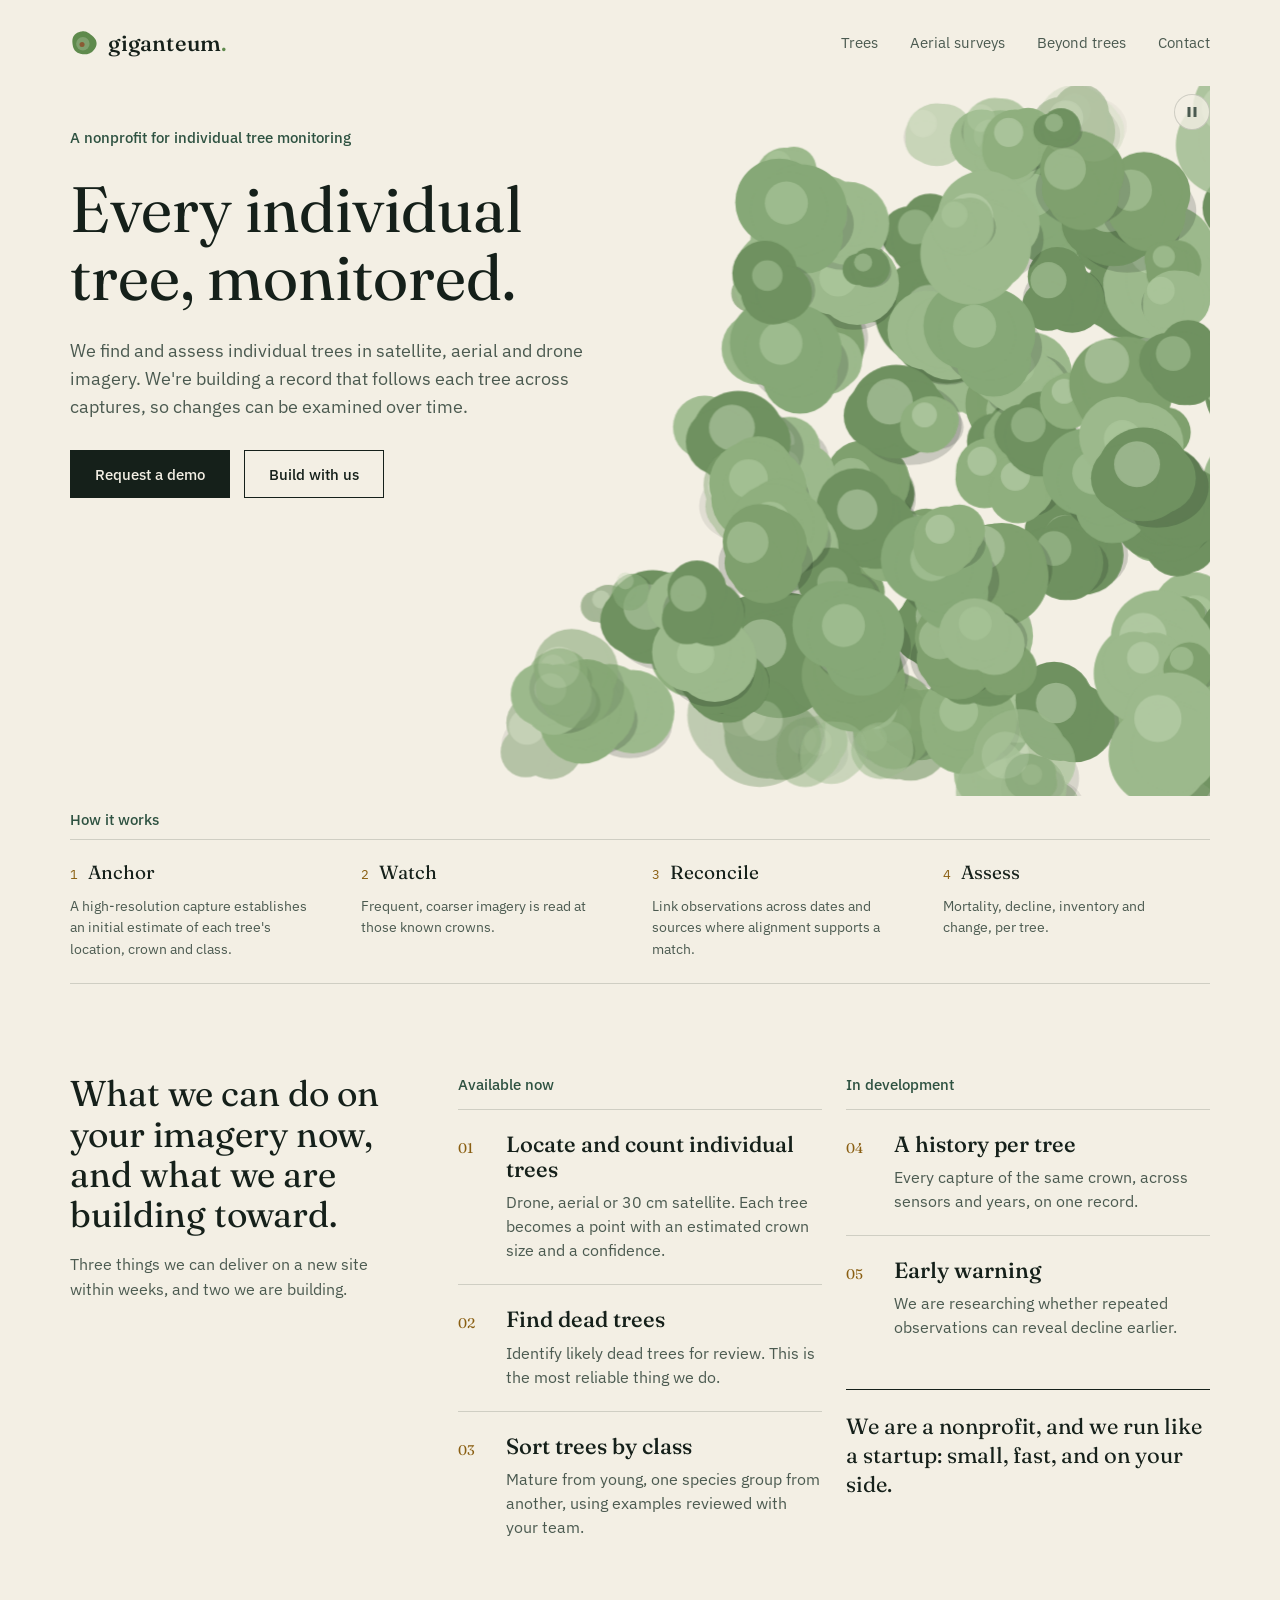
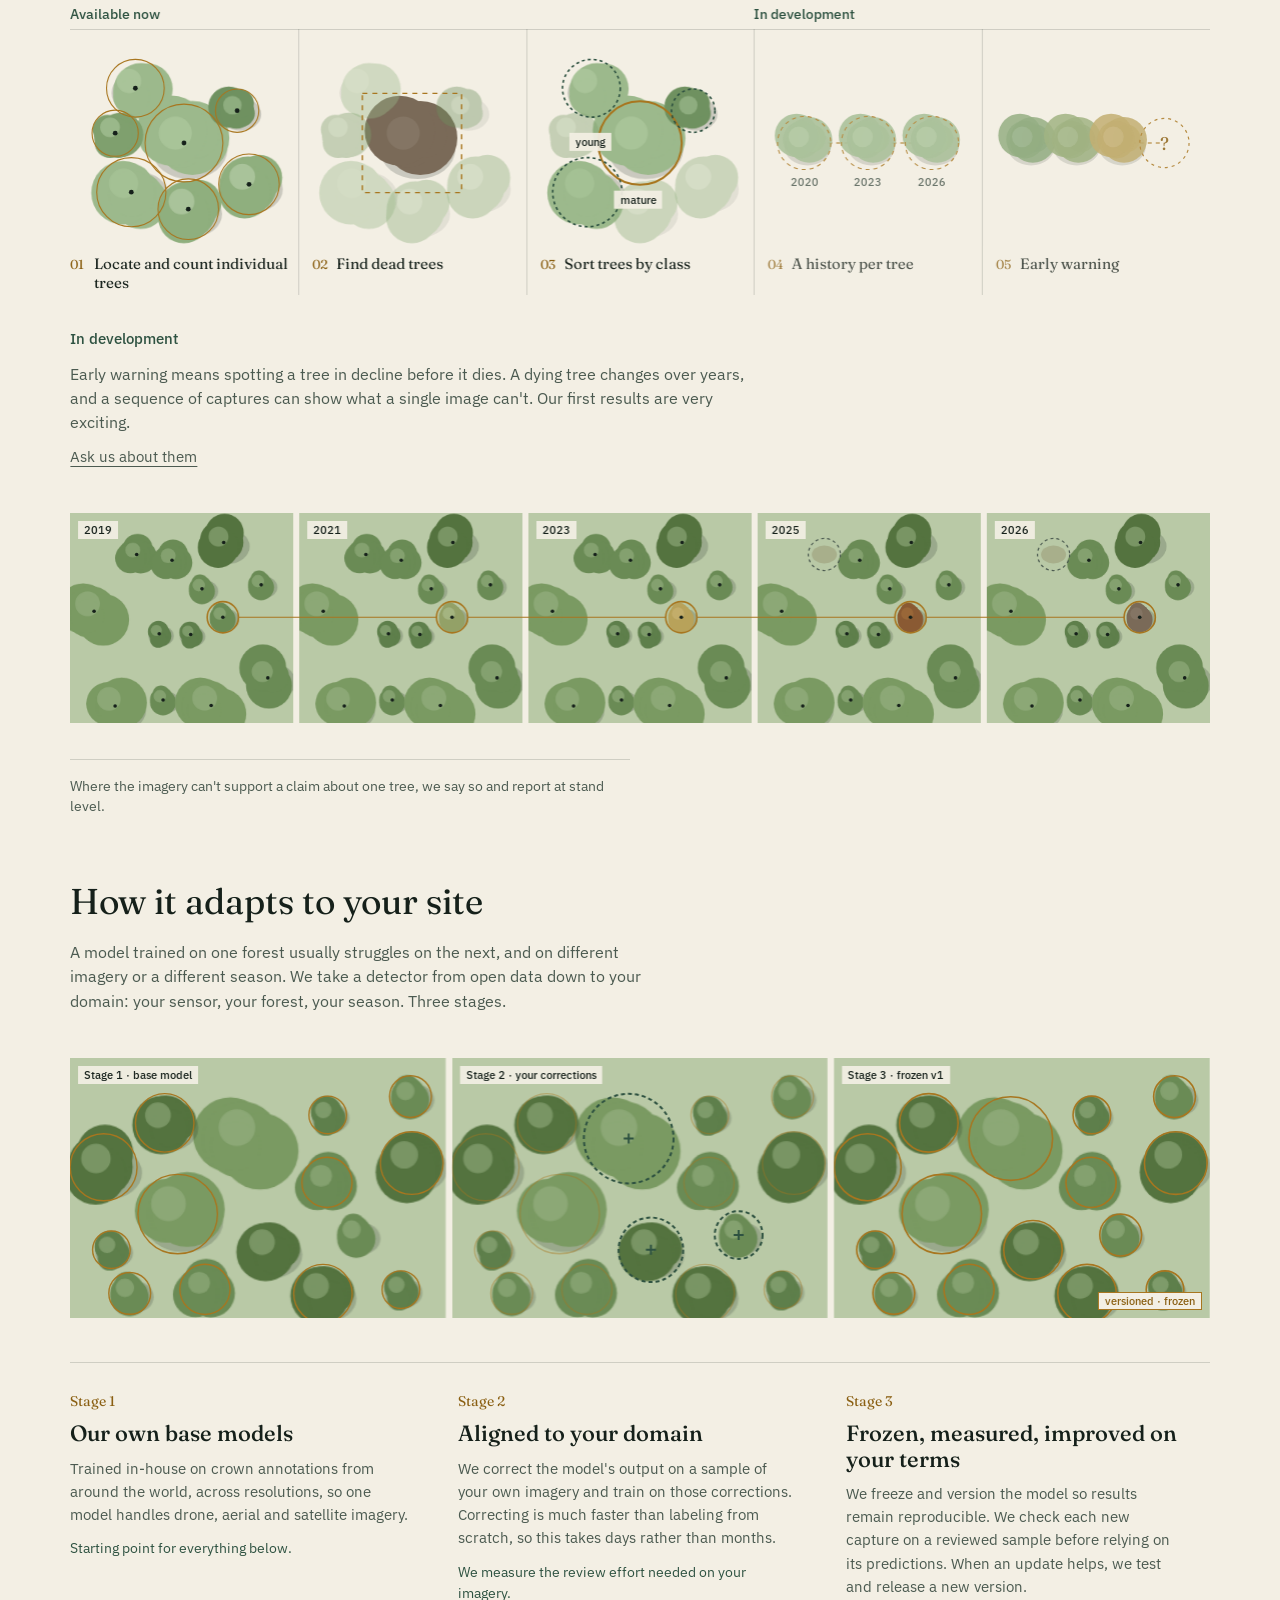
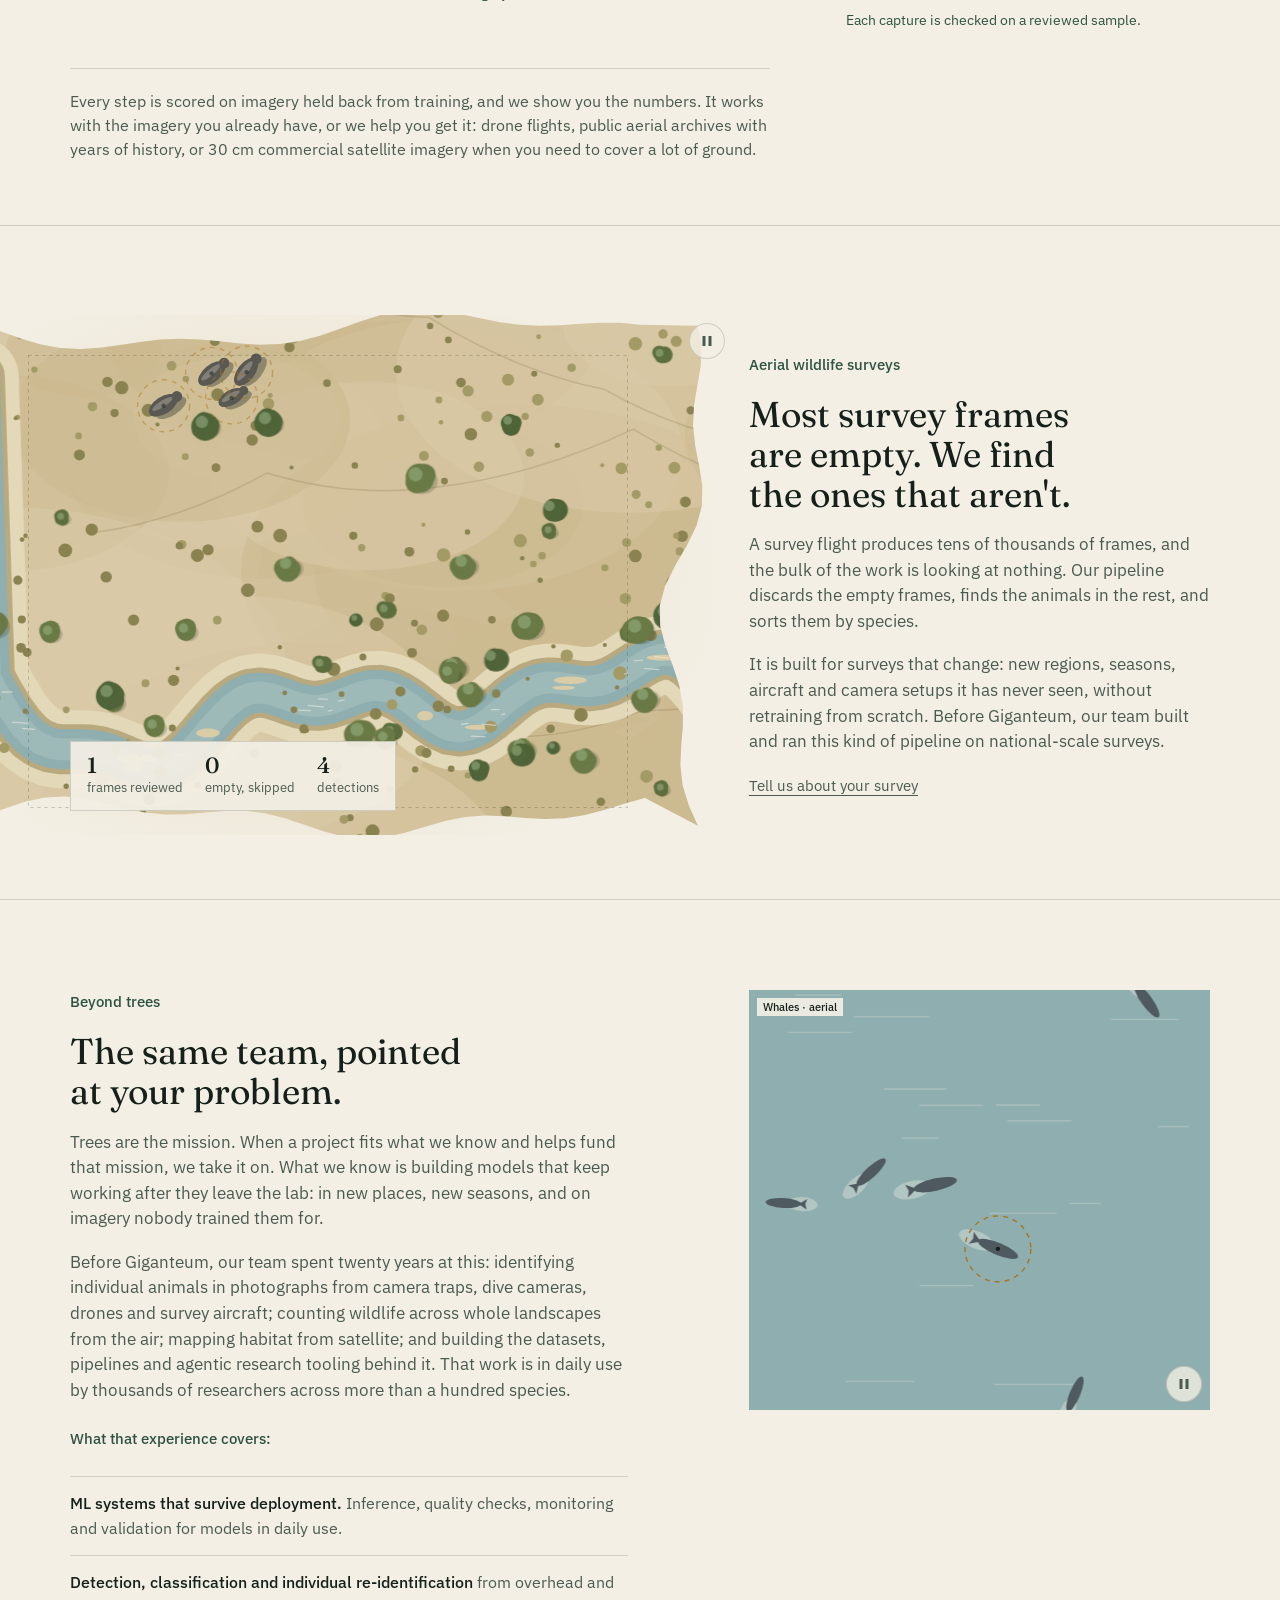
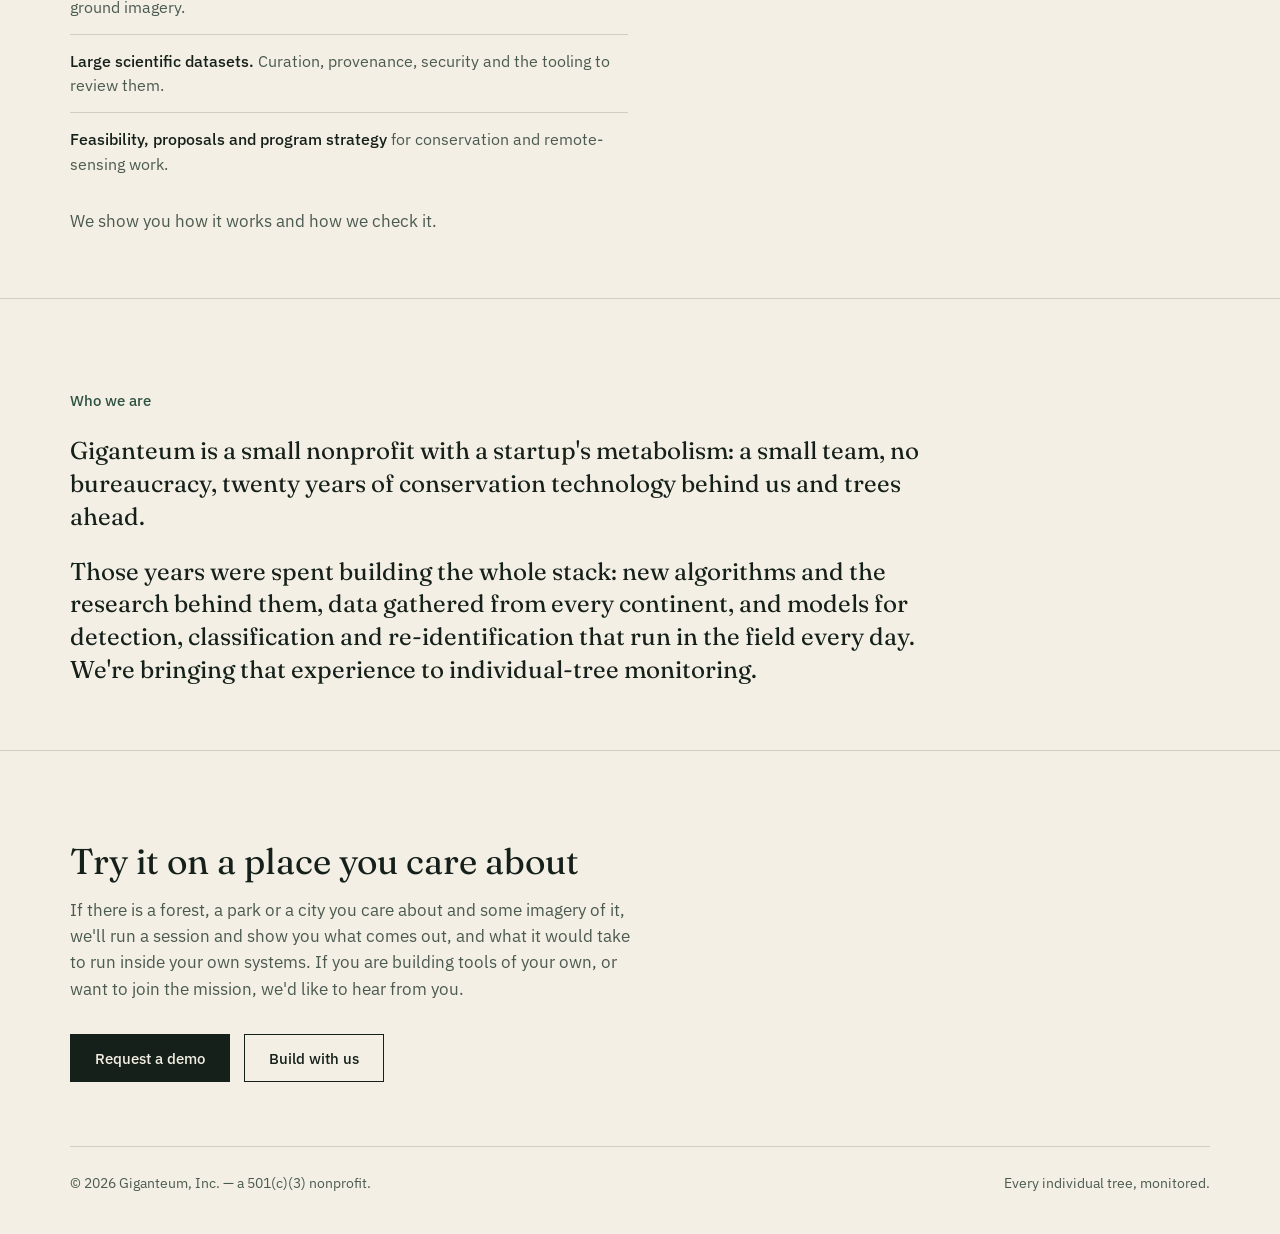
==== index.html @ bd0e50fa "Site at website d32eebe: Beyond roll opens on whales" ====
<!DOCTYPE html>
<html lang="en">
<head>
<meta charset="UTF-8">
<meta name="viewport" content="width=device-width, initial-scale=1, viewport-fit=cover">
<meta name="robots" content="noindex, nofollow">
<title>Giganteum — Every individual tree, monitored</title>
<meta name="description" content="Giganteum is a nonprofit that finds and assesses individual trees in satellite, aerial and drone imagery.">
<link rel="icon" href="assets/logos/logo-06u2/favicon.svg?h=ea83f946c8" type="image/svg+xml">
<link rel="icon" href="assets/logos/logo-06u2/favicon.ico?h=4b74110f3c" sizes="32x32">
<link rel="apple-touch-icon" href="assets/logos/logo-06u2/favicon-180.png?h=ba5bebc18b">
<meta name="color-scheme" content="light">
<meta name="theme-color" content="#F3EFE4">
<link rel="preload" href="fonts/fraunces-latin.woff2" as="font" type="font/woff2" crossorigin>
<link rel="preload" href="fonts/ibm-plex-sans-latin.woff2" as="font" type="font/woff2" crossorigin>
<style>
/* Giganteum site styles. Fonts are self-hosted (SIL OFL 1.1, see fonts/OFL-*.txt). */
/* latin-ext */
@font-face {
  font-family: 'Fraunces';
  font-style: normal;
  font-weight: 300;
  font-display: swap;
  src: url(fonts/fraunces-latin-ext.woff2) format('woff2');
  unicode-range: U+0100-02BA, U+02BD-02C5, U+02C7-02CC, U+02CE-02D7, U+02DD-02FF, U+0304, U+0308, U+0329, U+1D00-1DBF, U+1E00-1E9F, U+1EF2-1EFF, U+2020, U+20A0-20AB, U+20AD-20C0, U+2113, U+2C60-2C7F, U+A720-A7FF;
}
/* latin */
@font-face {
  font-family: 'Fraunces';
  font-style: normal;
  font-weight: 300;
  font-display: swap;
  src: url(fonts/fraunces-latin.woff2) format('woff2');
  unicode-range: U+0000-00FF, U+0131, U+0152-0153, U+02BB-02BC, U+02C6, U+02DA, U+02DC, U+0304, U+0308, U+0329, U+2000-206F, U+20AC, U+2122, U+2191, U+2193, U+2212, U+2215, U+FEFF, U+FFFD;
}
/* latin-ext */
@font-face {
  font-family: 'Fraunces';
  font-style: normal;
  font-weight: 400;
  font-display: swap;
  src: url(fonts/fraunces-latin-ext.woff2) format('woff2');
  unicode-range: U+0100-02BA, U+02BD-02C5, U+02C7-02CC, U+02CE-02D7, U+02DD-02FF, U+0304, U+0308, U+0329, U+1D00-1DBF, U+1E00-1E9F, U+1EF2-1EFF, U+2020, U+20A0-20AB, U+20AD-20C0, U+2113, U+2C60-2C7F, U+A720-A7FF;
}
/* latin */
@font-face {
  font-family: 'Fraunces';
  font-style: normal;
  font-weight: 400;
  font-display: swap;
  src: url(fonts/fraunces-latin.woff2) format('woff2');
  unicode-range: U+0000-00FF, U+0131, U+0152-0153, U+02BB-02BC, U+02C6, U+02DA, U+02DC, U+0304, U+0308, U+0329, U+2000-206F, U+20AC, U+2122, U+2191, U+2193, U+2212, U+2215, U+FEFF, U+FFFD;
}
/* latin-ext */
@font-face {
  font-family: 'Fraunces';
  font-style: normal;
  font-weight: 500;
  font-display: swap;
  src: url(fonts/fraunces-latin-ext.woff2) format('woff2');
  unicode-range: U+0100-02BA, U+02BD-02C5, U+02C7-02CC, U+02CE-02D7, U+02DD-02FF, U+0304, U+0308, U+0329, U+1D00-1DBF, U+1E00-1E9F, U+1EF2-1EFF, U+2020, U+20A0-20AB, U+20AD-20C0, U+2113, U+2C60-2C7F, U+A720-A7FF;
}
/* latin */
@font-face {
  font-family: 'Fraunces';
  font-style: normal;
  font-weight: 500;
  font-display: swap;
  src: url(fonts/fraunces-latin.woff2) format('woff2');
  unicode-range: U+0000-00FF, U+0131, U+0152-0153, U+02BB-02BC, U+02C6, U+02DA, U+02DC, U+0304, U+0308, U+0329, U+2000-206F, U+20AC, U+2122, U+2191, U+2193, U+2212, U+2215, U+FEFF, U+FFFD;
}
/* latin-ext */
@font-face {
  font-family: 'IBM Plex Sans';
  font-style: normal;
  font-weight: 400;
  font-stretch: 100%;
  font-display: swap;
  src: url(fonts/ibm-plex-sans-latin-ext.woff2) format('woff2');
  unicode-range: U+0100-02BA, U+02BD-02C5, U+02C7-02CC, U+02CE-02D7, U+02DD-02FF, U+0304, U+0308, U+0329, U+1D00-1DBF, U+1E00-1E9F, U+1EF2-1EFF, U+2020, U+20A0-20AB, U+20AD-20C0, U+2113, U+2C60-2C7F, U+A720-A7FF;
}
/* latin */
@font-face {
  font-family: 'IBM Plex Sans';
  font-style: normal;
  font-weight: 400;
  font-stretch: 100%;
  font-display: swap;
  src: url(fonts/ibm-plex-sans-latin.woff2) format('woff2');
  unicode-range: U+0000-00FF, U+0131, U+0152-0153, U+02BB-02BC, U+02C6, U+02DA, U+02DC, U+0304, U+0308, U+0329, U+2000-206F, U+20AC, U+2122, U+2191, U+2193, U+2212, U+2215, U+FEFF, U+FFFD;
}
/* latin-ext */
@font-face {
  font-family: 'IBM Plex Sans';
  font-style: normal;
  font-weight: 500;
  font-stretch: 100%;
  font-display: swap;
  src: url(fonts/ibm-plex-sans-latin-ext.woff2) format('woff2');
  unicode-range: U+0100-02BA, U+02BD-02C5, U+02C7-02CC, U+02CE-02D7, U+02DD-02FF, U+0304, U+0308, U+0329, U+1D00-1DBF, U+1E00-1E9F, U+1EF2-1EFF, U+2020, U+20A0-20AB, U+20AD-20C0, U+2113, U+2C60-2C7F, U+A720-A7FF;
}
/* latin */
@font-face {
  font-family: 'IBM Plex Sans';
  font-style: normal;
  font-weight: 500;
  font-stretch: 100%;
  font-display: swap;
  src: url(fonts/ibm-plex-sans-latin.woff2) format('woff2');
  unicode-range: U+0000-00FF, U+0131, U+0152-0153, U+02BB-02BC, U+02C6, U+02DA, U+02DC, U+0304, U+0308, U+0329, U+2000-206F, U+20AC, U+2122, U+2191, U+2193, U+2212, U+2215, U+FEFF, U+FFFD;
}
/* latin-ext */
@font-face {
  font-family: 'IBM Plex Sans';
  font-style: normal;
  font-weight: 600;
  font-stretch: 100%;
  font-display: swap;
  src: url(fonts/ibm-plex-sans-latin-ext.woff2) format('woff2');
  unicode-range: U+0100-02BA, U+02BD-02C5, U+02C7-02CC, U+02CE-02D7, U+02DD-02FF, U+0304, U+0308, U+0329, U+1D00-1DBF, U+1E00-1E9F, U+1EF2-1EFF, U+2020, U+20A0-20AB, U+20AD-20C0, U+2113, U+2C60-2C7F, U+A720-A7FF;
}
/* latin */
@font-face {
  font-family: 'IBM Plex Sans';
  font-style: normal;
  font-weight: 600;
  font-stretch: 100%;
  font-display: swap;
  src: url(fonts/ibm-plex-sans-latin.woff2) format('woff2');
  unicode-range: U+0000-00FF, U+0131, U+0152-0153, U+02BB-02BC, U+02C6, U+02DA, U+02DC, U+0304, U+0308, U+0329, U+2000-206F, U+20AC, U+2122, U+2191, U+2193, U+2212, U+2215, U+FEFF, U+FFFD;
}

/* ---------- tokens: this site is light by decision; the dark scheme keeps the same values ---------- */
/* alternative heading faces (?type=plex|plexserif|source). IBM Plex (OFL) and Source Serif 4 (OFL, fonts/OFL-SourceSerif4.txt). */
@font-face{font-family:'IBM Plex Sans';font-style:normal;font-weight:600;font-display:swap;src:url(fonts/ibm-plex-sans-600-latin-ext.woff2) format('woff2');unicode-range:U+0100-02BA, U+02BD-02C5, U+02C7-02CC, U+02CE-02D7, U+02DD-02FF, U+0304, U+0308, U+0329, U+1D00-1DBF, U+1E00-1E9F, U+1EF2-1EFF, U+2020, U+20A0-20AB, U+20AD-20C0, U+2113, U+2C60-2C7F, U+A720-A7FF}
@font-face{font-family:'IBM Plex Serif';font-style:normal;font-weight:400;font-display:swap;src:url(fonts/ibm-plex-serif-400-latin-ext.woff2) format('woff2');unicode-range:U+0100-02BA, U+02BD-02C5, U+02C7-02CC, U+02CE-02D7, U+02DD-02FF, U+0304, U+0308, U+0329, U+1D00-1DBF, U+1E00-1E9F, U+1EF2-1EFF, U+2020, U+20A0-20AB, U+20AD-20C0, U+2113, U+2C60-2C7F, U+A720-A7FF}
@font-face{font-family:'IBM Plex Serif';font-style:normal;font-weight:500;font-display:swap;src:url(fonts/ibm-plex-serif-500-latin-ext.woff2) format('woff2');unicode-range:U+0100-02BA, U+02BD-02C5, U+02C7-02CC, U+02CE-02D7, U+02DD-02FF, U+0304, U+0308, U+0329, U+1D00-1DBF, U+1E00-1E9F, U+1EF2-1EFF, U+2020, U+20A0-20AB, U+20AD-20C0, U+2113, U+2C60-2C7F, U+A720-A7FF}
@font-face{font-family:'Source Serif 4';font-style:normal;font-weight:200 900;font-display:swap;src:url(fonts/source-serif-4-latin-ext.woff2) format('woff2');unicode-range:U+0100-02BA, U+02BD-02C5, U+02C7-02CC, U+02CE-02D7, U+02DD-02FF, U+0304, U+0308, U+0329, U+1D00-1DBF, U+1E00-1E9F, U+1EF2-1EFF, U+2020, U+20A0-20AB, U+20AD-20C0, U+2113, U+2C60-2C7F, U+A720-A7FF}
@font-face{font-family:'IBM Plex Sans';font-style:normal;font-weight:600;font-display:swap;src:url(fonts/ibm-plex-sans-600-latin.woff2) format('woff2');unicode-range:U+0000-00FF, U+0131, U+0152-0153, U+02BB-02BC, U+02C6, U+02DA, U+02DC, U+0304, U+0308, U+0329, U+2000-206F, U+20AC, U+2122, U+2191, U+2193, U+2212, U+2215, U+FEFF, U+FFFD}
@font-face{font-family:'IBM Plex Serif';font-style:normal;font-weight:400;font-display:swap;src:url(fonts/ibm-plex-serif-400-latin.woff2) format('woff2');unicode-range:U+0000-00FF, U+0131, U+0152-0153, U+02BB-02BC, U+02C6, U+02DA, U+02DC, U+0304, U+0308, U+0329, U+2000-206F, U+20AC, U+2122, U+2191, U+2193, U+2212, U+2215, U+FEFF, U+FFFD}
@font-face{font-family:'IBM Plex Serif';font-style:normal;font-weight:500;font-display:swap;src:url(fonts/ibm-plex-serif-500-latin.woff2) format('woff2');unicode-range:U+0000-00FF, U+0131, U+0152-0153, U+02BB-02BC, U+02C6, U+02DA, U+02DC, U+0304, U+0308, U+0329, U+2000-206F, U+20AC, U+2122, U+2191, U+2193, U+2212, U+2215, U+FEFF, U+FFFD}
@font-face{font-family:'Source Serif 4';font-style:normal;font-weight:200 900;font-display:swap;src:url(fonts/source-serif-4-latin.woff2) format('woff2');unicode-range:U+0000-00FF, U+0131, U+0152-0153, U+02BB-02BC, U+02C6, U+02DA, U+02DC, U+0304, U+0308, U+0329, U+2000-206F, U+20AC, U+2122, U+2191, U+2193, U+2212, U+2215, U+FEFF, U+FFFD}

:root{
  --paper:#F3EFE4; --ink:#15201A; --dim:#4B5A50; --rule:rgba(21,32,26,.16); --rule-strong:#15201A;
  --moss:#2E5241; --accent:#A8761F; --accent-text:#8A5F12; --canopy:#5E8A4C;
  --serif:'Fraunces',Georgia,'Times New Roman',serif; --sans:'IBM Plex Sans','Helvetica Neue',Arial,sans-serif;
  --gutter:clamp(20px,5.5vw,80px);
  color-scheme:light;
  box-sizing:border-box; padding-top:env(safe-area-inset-top,0px); padding-bottom:env(safe-area-inset-bottom,0px);
}
@media (prefers-color-scheme:dark){ :root:not([data-theme="light"]){ --paper:#F3EFE4; --ink:#15201A; } }
:root[data-theme="dark"]{ --paper:#F3EFE4; --ink:#15201A; }
html{scroll-padding-top:env(safe-area-inset-top,0px);scroll-behavior:smooth}
*{box-sizing:border-box;margin:0;padding:0}
body{background:var(--paper);color:var(--ink);font-family:var(--sans);font-size:17px;line-height:1.55;-webkit-font-smoothing:antialiased}
::selection{background:var(--accent);color:var(--paper)}
a{color:inherit}
a:focus-visible,button:focus-visible{outline:2px solid var(--accent);outline-offset:3px}
h1,h2,h3{font-family:var(--serif);font-weight:400;letter-spacing:0}
h1{font-size:clamp(40px,5vw,66px);line-height:1.06;text-wrap:balance}
h2{font-size:clamp(28px,2.8vw,38px);line-height:1.12;text-wrap:balance}
.wrap{max-width:1440px;margin:0 auto;padding:0 var(--gutter)}
.eyebrow{font-size:15px;font-weight:500;color:var(--moss)}
.dim{color:var(--dim)}
.btn{display:inline-flex;align-items:center;justify-content:center;min-height:48px;padding:12px 24px;font:500 15px/1 var(--sans);text-decoration:none;border:1px solid var(--ink);color:var(--ink);background:transparent;cursor:pointer}
.btn:hover{background:rgba(21,32,26,.06)}
.btn-primary{background:var(--ink);color:var(--paper)}
.btn-primary:hover{background:#26362d}
.textlink{font-size:15px;color:var(--dim);text-decoration:underline;text-underline-offset:4px}
.textlink:hover{color:var(--ink)}

/* ---------- nav ---------- */
nav{display:flex;align-items:center;justify-content:space-between;padding:26px 0;position:relative;z-index:5}
.wordmark{font-family:'Fraunces',Georgia,serif;font-weight:500;font-size:22px;text-decoration:none;letter-spacing:.01em}
.wordmark span{color:var(--canopy)}
/* logo 06u-2 mark; clear space >= the trunk's diameter (README) */
.wordmark{display:inline-flex;align-items:center}
.wordmark .mark{display:block;width:28px;height:28px;flex-shrink:0;margin-right:10px}
.links{display:flex;gap:32px;font-size:15px}
.links a{color:var(--dim);text-decoration:none}
.links a:hover{color:var(--ink)}
.menu{display:none;width:44px;height:44px;border:1px solid var(--rule);background:transparent;align-items:center;justify-content:center;cursor:pointer}

/* ---------- hero ---------- */
.hero{position:relative;min-height:min(720px,calc(100svh - 190px));display:flex;flex-direction:column}
.hero-copy{position:relative;z-index:2;max-width:620px;padding:40px 0 60px;display:flex;flex-direction:column;gap:26px}
.hero-head,.hero-body{display:flex;flex-direction:column;gap:26px}
.hero-copy p{font-size:clamp(17px,1.4vw,19px);max-width:52ch;color:var(--dim)}
.cta{display:flex;gap:14px;align-items:center;flex-wrap:wrap;padding-top:4px}
.scene{position:absolute;inset:0;z-index:1}
.scene canvas{position:absolute;inset:0;width:100%;height:100%;display:block}
.aerial-scene{background:radial-gradient(60% 60% at 40% 50%,rgba(216,201,166,.55),rgba(216,201,166,0))}
.beyond-scene{background:radial-gradient(60% 60% at 50% 50%,rgba(185,201,166,.35),rgba(185,201,166,0))}
.pause{position:absolute;top:8px;right:0;z-index:3;display:inline-flex;align-items:center;justify-content:center;width:36px;height:36px;border:1px solid var(--rule);border-radius:999px;background:rgba(243,239,228,.8);color:var(--dim);cursor:pointer}
.pause .i-play{display:none}
.pause[aria-pressed="true"] .i-pause{display:none}
.pause[aria-pressed="true"] .i-play{display:block}
.pause:hover{color:var(--ink)}
.pause[hidden]{display:none}
.beyond-scene .pause{top:auto;bottom:8px;right:8px}
.record{position:absolute;right:0;bottom:44px;z-index:3;width:290px;opacity:0;transform:translateY(6px);transition:opacity .45s,transform .45s;padding:16px 18px 12px;background:var(--paper);border:1px solid var(--rule);font-size:13px;line-height:1.35}
.record.show{opacity:1;transform:none}
.record .hist-label{font-size:12px;font-weight:500;color:var(--dim);padding:10px 0 0;border-top:1px solid var(--rule);opacity:0;transition:opacity .4s}
.record .hist-label.on{opacity:1}
.record .row.status.dead span:last-child{color:#6B6A62}
.record .head{display:flex;flex-wrap:wrap;column-gap:12px;justify-content:space-between;align-items:baseline;padding-bottom:8px}
.record .head b,.record .head i{white-space:nowrap}
.record .head b{font-family:var(--serif);font-weight:400;font-size:15px}
.record .head i{font-style:normal;font-size:12px;font-weight:500;color:var(--dim)}
.record .row{display:flex;justify-content:space-between;gap:12px;padding:7px 0;border-top:1px solid var(--rule);opacity:0;transform:translateY(3px);transition:opacity .35s,transform .35s}
.record .row.on{opacity:1;transform:none}
.record .row span:first-child{color:var(--dim)}
.record .row span:last-child{font-weight:500;text-align:right}
.record .row.status span:last-child{color:var(--accent-text)}
.record .row.status.ok span:last-child{color:var(--moss)}
.record .hist{display:flex;gap:14px;align-items:flex-end;padding:6px 0 4px;opacity:0;transition:opacity .5s}
.record .hist.on{opacity:1}
.record .hist div{display:flex;flex-direction:column;align-items:center;gap:4px;font-size:11px;color:var(--dim)}
.record .hist svg{display:block}
.caption{position:absolute;right:0;bottom:16px;z-index:3;font-size:12.5px;color:var(--dim)}

/* ---------- strips and sections ---------- */
.col-label.how{margin-top:12px;padding-bottom:0}
.fine{margin-top:36px;padding-top:16px;border-top:1px solid var(--rule);font-size:13.5px;color:var(--dim);max-width:70ch}
.bridge{font-size:15px!important;font-weight:500;color:var(--moss)!important;margin-top:6px}
.loop{display:grid;grid-template-columns:repeat(4,minmax(0,1fr));gap:24px;border-top:1px solid var(--rule);border-bottom:1px solid var(--rule);margin-top:8px}
.loop div{padding:18px 20px 22px 0}
.loop b{display:block;font-family:var(--serif);font-weight:400;font-size:19px}
.loop b em{font-style:normal;color:var(--accent-text);font-family:var(--sans);font-size:13px;margin-right:10px}
.loop p{font-size:14px;color:var(--dim);margin-top:8px}
section.block{padding-top:clamp(64px,7vw,96px);padding-bottom:clamp(48px,5vw,72px)}
.grid{display:grid;grid-template-columns:repeat(12,minmax(0,1fr));column-gap:24px;row-gap:32px}
.c4{grid-column:span 4}.c6{grid-column:span 6}.c8{grid-column:span 8}
.lead{display:flex;flex-direction:column;gap:18px;padding-right:32px}
.lead p{font-size:16px;color:var(--dim)}
.col-label{font-size:15px;font-weight:500;color:var(--moss);padding-bottom:12px}
.item{display:flex;gap:20px;padding:22px 0;border-top:1px solid var(--rule)}
.item em{font-style:normal;font-family:var(--serif);font-size:14px;color:var(--accent-text);width:28px;flex-shrink:0;padding-top:6px}
.item b{display:block;font-family:var(--serif);font-weight:500;font-size:22px;line-height:1.15}
.item p{font-size:15.5px;color:var(--dim);margin-top:8px}
.pull{margin-top:28px;padding-top:22px;border-top:1px solid var(--rule-strong);font-family:var(--serif);font-size:22px;line-height:1.3}
.stages{display:grid;grid-template-columns:repeat(3,minmax(0,1fr));gap:24px;margin-top:44px;border-top:1px solid var(--rule)}
.stages div{padding:24px 24px 0 0}
.stages em{font-style:normal;font-family:var(--serif);font-size:14px;color:var(--accent-text)}
.stages b{display:block;font-family:var(--serif);font-weight:500;font-size:22px;margin-top:8px;line-height:1.15}
.stages p{font-size:15px;color:var(--dim);margin-top:10px}
.stages small{display:block;font-size:14px;color:var(--moss);margin-top:12px}
.measured{margin-top:36px;padding-top:20px;border-top:1px solid var(--rule);font-size:15.5px;color:var(--dim);max-width:70ch}

/* figures in Trees (v1 default; ?v=2 / ?v=4 alternatives) and How it adapts (v3); ?v=0 = none */
.draft-band{grid-column:1/-1;position:relative;height:290px;margin-top:12px}
.draft-band[hidden],html:not(.js) .draft-band{display:none}
.draft-band canvas{position:absolute;inset:0;width:100%;height:100%;display:block}
.draft-band[data-v="2"],.draft-band[data-v="3"]{height:260px}
.draft-band[data-v="4"]{height:210px}
#trees .grid:has(> .draft-band:not([hidden])){grid-auto-flow:row dense}
.figure-note{grid-column:1/-1;max-width:70ch}
.figure-note[hidden]{display:none}
.figure-note p{font-size:15.5px;color:var(--dim)}
.figure-note p+p{margin-top:10px}

/* aerial: island on the left, text on the right */
.aerial-grid{display:grid;grid-template-columns:repeat(12,minmax(0,1fr));column-gap:24px;align-items:center}
.aerial-scene{grid-column:span 7;position:relative;height:520px;margin-left:calc(-1 * var(--gutter))}
.aerial-scene canvas{position:absolute;inset:0;width:100%;height:100%}
.tally{position:absolute;left:var(--gutter);bottom:24px;z-index:2;display:flex;gap:22px;padding:12px 16px;background:rgba(243,239,228,.94);border:1px solid var(--rule);font-size:13px}
.tally div{display:flex;flex-direction:column;gap:2px}
.tally span{color:var(--dim)}
.tally b{font-family:var(--serif);font-weight:500;font-size:22px;line-height:1}
.frame-label{position:absolute;left:var(--gutter);top:20px;z-index:2;font-size:12.5px;color:var(--dim);background:rgba(243,239,228,.85);padding:4px 8px;border:1px solid var(--rule)}
.aerial-copy{grid-column:8 / span 5;display:flex;flex-direction:column;gap:18px}
.aerial-copy p{color:var(--dim);font-size:16.5px}
.sec-head,.sec-body{display:flex;flex-direction:column;gap:18px}

/* beyond trees */
.beyond-grid{display:grid;grid-template-columns:repeat(12,minmax(0,1fr));column-gap:24px;align-items:start}
.beyond-copy{grid-column:span 6;display:flex;flex-direction:column;gap:18px}
.beyond-copy p{color:var(--dim);font-size:16.5px}
.beyond-list{margin-top:8px;list-style:none}
.beyond-list li{padding:14px 0;border-top:1px solid var(--rule);font-size:16px}
.beyond-list li b{font-weight:500}
.beyond-list li span{color:var(--dim)}
.beyond-scene{grid-column:8 / span 5;position:relative;height:420px}
.beyond-scene canvas{position:absolute;inset:0;width:100%;height:100%}
.cond{position:absolute;left:0;bottom:0;z-index:2;font-size:13px;color:var(--dim);background:rgba(243,239,228,.9);border:1px solid var(--rule);padding:8px 12px;display:flex;gap:10px;align-items:center}
.cond b{font-family:var(--serif);font-weight:500;font-size:16px;color:var(--ink);min-width:110px}
.cond i{font-style:normal;color:var(--moss)}
.vswitch{position:absolute;right:0;top:-38px;z-index:2;display:flex;gap:4px;align-items:center;font-size:12px;color:var(--dim)}
.vswitch button{min-height:30px;padding:4px 10px;border:1px solid var(--rule);background:transparent;font:500 12px var(--sans);color:var(--dim);cursor:pointer}
.vswitch button[aria-pressed="true"]{background:var(--ink);color:var(--paper);border-color:var(--ink)}

/* who / contact / footer */
.who{border-top:1px solid var(--rule)}
.who p{font-size:clamp(19px,1.9vw,26px);font-family:var(--serif);line-height:1.35;max-width:36em}
.who p+p{margin-top:22px}
.contact{border-top:1px solid var(--rule)}
.contact p{color:var(--dim);max-width:56ch;margin-top:16px}
footer{border-top:1px solid var(--rule);padding:26px 0 40px;display:flex;justify-content:space-between;gap:16px;flex-wrap:wrap;font-size:13.5px;color:var(--dim)}

/* about page */
.about-inner{max-width:70ch;padding:40px 0 80px}
.about-inner h1{font-size:clamp(36px,4.5vw,64px);margin-bottom:28px}
.about-inner h2{font-size:28px;margin:44px 0 14px}
.about-inner p{font-size:18px;line-height:1.6;margin-top:16px}
.about-inner p.note{font-size:14px;color:var(--dim);border:1px solid var(--rule);padding:12px 14px}

@media (max-width:1000px){
  .c4,.c6,.c8{grid-column:span 12}
  .lead{padding-right:0}
  .stages{grid-template-columns:1fr}
  .aerial-grid,.beyond-grid{display:flex;flex-direction:column;gap:28px}
  .aerial-copy,.beyond-copy{display:contents}
  .sec-head{order:1}.aerial-scene,.beyond-scene{order:2}.sec-body{order:3}
  .aerial-scene{width:calc(100% + 2*var(--gutter));margin:0 calc(-1 * var(--gutter));height:420px}
  .beyond-scene{width:100%;height:360px}
  /* hero: eyebrow + headline -> canopy -> body; the record sits under the canopy, not over it */
  .hero{min-height:0}
  .hero-copy{display:contents}
  .hero-head{order:1;padding:16px 0 0}
  #hero-scene{order:2;position:relative;height:var(--hero-canvas-h);margin:26px calc(-1 * var(--gutter)) 0;--hero-canvas-h:420px}
  .hero-body{order:3;padding:28px 0 8px}
  #hero-scene .pause{top:calc(var(--hero-canvas-h) - 48px);bottom:auto;left:var(--gutter);right:auto}
  .record{right:var(--gutter);bottom:16px;width:250px;font-size:12.5px}
  .aerial-scene .pause{right:var(--gutter)}
  /* drafts keep the small-screen order: headline -> graphic -> body */
  html.js #trees:has(.draft-band:not([hidden])) .lead,html.js #adapts:has(.draft-band:not([hidden])) .lead{display:contents}
  html.js #trees:has(.draft-band:not([hidden])) .lead>*,html.js #adapts:has(.draft-band:not([hidden])) .lead>*{grid-column:1/-1}
  #trees h2,#adapts h2{order:1}
  .draft-band{order:2;margin-top:0}
  #trees .lead p,#adapts .lead p{order:3}
  #trees .c4:not(.lead){order:4}
  #draft-trees2,#note-ew{order:5}
}
@media (max-width:900px){
  .links{display:none;position:absolute;right:0;top:80px;flex-direction:column;gap:0;background:var(--paper);border:1px solid var(--rule);padding:8px 0;min-width:220px}
  .links.open{display:flex}
  .links a{padding:12px 18px}
  .menu{display:inline-flex}
  /* without JavaScript the menu button cannot work, so the links stay in the page */
  html:not(.js) .menu{display:none}
  html:not(.js) .links{display:flex;position:static;flex-direction:row;flex-wrap:wrap;gap:4px 20px;border:0;background:none;padding:0;min-width:0}
  html:not(.js) .links a{padding:4px 0}
  html:not(.js) nav{flex-wrap:wrap;gap:12px}
  .loop{grid-template-columns:1fr 1fr}
}
@media (max-width:560px){
  /* phones: the record would cover the canopy, so it moves under it and the leader line drops into it */
  #hero-scene{height:auto;--hero-canvas-h:340px}
  #hero-scene canvas{position:relative;height:var(--hero-canvas-h)}
  .record{position:relative;right:auto;bottom:auto;margin:0 var(--gutter) 0 auto}
  /* ...and it is always there: an empty record (labels, a dash per value) until a tree is picked,
     then the values fill in; between trees it returns to empty instead of leaving a blank block */
  .record,.record.show{opacity:1;transform:none}
  .record .row,.record .hist-label{opacity:1;transform:none}
  .record .row span:last-child{transition:color .35s}
  .record .row:not(.on) span:last-child{color:transparent!important;position:relative}
  .record .row:not(.on) span:last-child::after{content:'—';position:absolute;right:0;color:var(--dim);opacity:.5;
    transform-origin:right center;animation:dash-wait 3.6s ease-in-out infinite}
  /* a slow wave down the empty record: each dash brightens and grows a little, row after row */
  .record .row[data-f="status"] span:last-child::after{animation-delay:.24s}
  .record .row[data-f="cls"] span:last-child::after{animation-delay:.48s}
  .record .row[data-f="crown"] span:last-child::after{animation-delay:.72s}
  .record .row[data-f="pos"] span:last-child::after{animation-delay:.96s}
  .record .row[data-f="caps"] span:last-child::after{animation-delay:1.2s}
  .record .row[data-f="sensors"] span:last-child::after{animation-delay:1.44s}
  html.motion-paused .record .row span:last-child::after{animation-play-state:paused}
}
@media (max-width:640px){ .draft-band[data-v="1"]{height:470px} .draft-band[data-v="2"],.draft-band[data-v="3"]{height:190px} .draft-band[data-v="4"]{height:300px} }
@media (max-width:560px){ .beyond-scene{height:480px} .loop{grid-template-columns:1fr} .loop div{padding-right:0} .cta .btn{width:100%} .tally{gap:14px} }
@keyframes dash-wait{0%,70%,100%{opacity:.45;transform:none}25%{opacity:.9;transform:scaleX(1.2) scaleY(1.15)}}
@media (prefers-reduced-motion:reduce){ html{scroll-behavior:auto} .record .row,.record .hist{transition:none} .record .row span:last-child::after{animation:none!important} }
/* ?freeze=1: deterministic frames for screenshot tests */
html.freeze *,html.freeze *::before,html.freeze *::after{transition:none!important;animation:none!important;scroll-behavior:auto!important}

/* ---------- alternative heading faces, picked with ?type= (default: Fraunces) ---------- */
/* plex: one family, IBM Plex Sans throughout */
:root[data-type="plex"]{--serif:'IBM Plex Sans','Helvetica Neue',Arial,sans-serif}
:root[data-type="plex"] h1,:root[data-type="plex"] h2,:root[data-type="plex"] h3{font-weight:600}
:root[data-type="plex"] h1{letter-spacing:-.01em}
:root[data-type="plex"] .item b,:root[data-type="plex"] .stages b{font-weight:600;font-size:20px}
:root[data-type="plex"] .who p{font-size:clamp(18px,1.7vw,23px);line-height:1.45}
/* plexserif: the Plex superfamily, serif headings */
:root[data-type="plexserif"]{--serif:'IBM Plex Serif',Georgia,serif}
:root[data-type="plexserif"] .item b,:root[data-type="plexserif"] .stages b{font-size:20px}
/* source: Source Serif 4, a text serif with optical sizes; heavier, journal-like headings */
:root[data-type="source"]{--serif:'Source Serif 4',Georgia,serif}
:root[data-type="source"] h1,:root[data-type="source"] h2,:root[data-type="source"] h3{font-weight:600}
:root[data-type="source"] .item b,:root[data-type="source"] .stages b{font-weight:600}
</style>
<script>document.documentElement.classList.add('js');(function(){var t=new URLSearchParams(location.search).get('type');if(/^(plex|plexserif|source)$/.test(t||''))document.documentElement.dataset.type=t;})()</script>
</head>
<body>

<div class="wrap">
<nav>
  <a class="wordmark" href="#top"><img class="mark" src="assets/logos/logo-06u2/giganteum-mark.svg?h=fabf64458b" width="28" height="28" alt="">giganteum<span>.</span></a>
  <button class="menu" id="menu" aria-label="Open menu" aria-expanded="false" aria-controls="links">
    <svg width="20" height="14" viewBox="0 0 20 14" fill="none" stroke="currentColor" stroke-width="1.5" aria-hidden="true"><path d="M0 1h20M0 7h20M0 13h20"/></svg>
  </button>
  <div class="links" id="links">
    <a href="#trees">Trees</a>
    <a href="#aerial">Aerial surveys</a>
    <a href="#beyond">Beyond trees</a>
    <a href="#contact">Contact</a>
  </div>
</nav>
</div>

<main id="main">

<header class="wrap" id="top">
<section class="hero">
  <div class="hero-copy" id="hero-copy">
    <div class="hero-head">
    <div class="eyebrow">A nonprofit for individual tree monitoring</div>
    <h1>Every individual tree, monitored.</h1>
    </div>
    <div class="hero-body">
    <p>We find and assess individual trees in satellite, aerial and drone imagery. We're building a record that follows each tree across captures, so changes can be examined over time.</p>
    <div class="cta">
      <a class="btn btn-primary" href="mailto:hello@giganteum.org?subject=Demo%20request">Request a demo</a>
      <a class="btn" href="mailto:hello@giganteum.org?subject=Build%20with%20us">Build with us</a>
    </div>
    </div>
  </div>
  <div class="scene" id="hero-scene">
    <canvas id="c-hero" aria-label="Illustration: a canopy of tree crowns with detections marked, one crown flagged and followed across captures" role="img"></canvas>
    <button class="pause" id="pause" aria-pressed="false" aria-label="Pause animations" title="Pause animations">
      <svg class="i-pause" width="12" height="12" viewBox="0 0 12 12" aria-hidden="true"><rect x="1.5" y="1" width="3" height="10" fill="currentColor"/><rect x="7.5" y="1" width="3" height="10" fill="currentColor"/></svg>
      <svg class="i-play" width="12" height="12" viewBox="0 0 12 12" aria-hidden="true"><path d="M2 1l9 5-9 5z" fill="currentColor"/></svg>
    </button>
    <div class="record" id="record">
      <div class="head"><b>Tree record</b><i>Illustrative record</i></div>
      <div class="row" data-f="id"><span>Tree</span><span></span></div>
      <div class="row status" data-f="status"><span>Status</span><span></span></div>
      <div class="row" data-f="cls"><span>Class</span><span></span></div>
      <div class="row" data-f="crown"><span>Crown</span><span></span></div>
      <div class="row" data-f="pos"><span>Position</span><span></span></div>
      <div class="row" data-f="caps"><span>Captures</span><span></span></div>
      <div class="row" data-f="sensors"><span>Sensors</span><span></span></div>
      <div class="hist-label" id="hist-label">History</div>
      <div class="hist" id="hist"></div>
    </div>
  </div>
</section>

<div class="col-label how">How it works</div>
<div class="loop">
  <div><b><em>1</em>Anchor</b><p>A high-resolution capture establishes an initial estimate of each tree's location, crown and class.</p></div>
  <div><b><em>2</em>Watch</b><p>Frequent, coarser imagery is read at those known crowns.</p></div>
  <div><b><em>3</em>Reconcile</b><p>Link observations across dates and sources where alignment supports a match.</p></div>
  <div><b><em>4</em>Assess</b><p>Mortality, decline, inventory and change, per tree.</p></div>
</div>
</header>

<section class="wrap block" id="trees">
  <div class="grid">
    <div class="c4 lead">
      <h2>What we can do on your imagery now, and what we are building toward.</h2>
      <p>Three things we can deliver on a new site within weeks, and two we are building.</p>
    </div>
    <div class="c4">
      <div class="col-label">Available now</div>
      <div class="item"><em>01</em><div><b>Locate and count individual trees</b><p>Drone, aerial or 30 cm satellite. Each tree becomes a point with an estimated crown size and a confidence.</p></div></div>
      <div class="item"><em>02</em><div><b>Find dead trees</b><p>Identify likely dead trees for review. This is the most reliable thing we do.</p></div></div>
      <div class="item"><em>03</em><div><b>Sort trees by class</b><p>Mature from young, one species group from another, using examples reviewed with your team.</p></div></div>
    </div>
    <div class="c4">
      <div class="col-label">In development</div>
      <div class="item"><em>04</em><div><b>A history per tree</b><p>Every capture of the same crown, across sensors and years, on one record.</p></div></div>
      <div class="item"><em>05</em><div><b>Early warning</b><p>We are researching whether repeated observations can reveal decline earlier.</p></div></div>
      <div class="pull">We are a nonprofit, and we run like a startup: small, fast, and on your side.</div>
    </div>
    <div class="draft-band" id="draft-trees" data-v="1"><canvas id="c-draft-trees" role="img"></canvas></div>
    <div class="figure-note" id="note-ew">
      <div class="col-label">In development</div>
      <p>Early warning means spotting a tree in decline before it dies. A dying tree changes over years, and a sequence of captures can show what a single image can't. Our first results are very exciting.</p>
      <p><a class="textlink" href="mailto:hello@giganteum.org?subject=Early%20warning">Ask us about them</a></p>
    </div>
    <div class="draft-band" id="draft-trees2" data-v="4"><canvas id="c-draft-trees2" role="img"></canvas></div>
  </div>
  <p class="fine">Where the imagery can't support a claim about one tree, we say so and report at stand level.</p>
</section>

<section class="wrap block" id="adapts" style="padding-top:0">
  <div class="grid">
    <div class="c8 lead" style="max-width:640px">
      <h2>How it adapts to your site</h2>
      <p>A model trained on one forest usually struggles on the next, and on different imagery or a different season. We take a detector from open data down to your domain: your sensor, your forest, your season. Three stages.</p>
    </div>
    <div class="draft-band" id="draft-adapts" data-v="3"><canvas id="c-draft-adapts" role="img"></canvas></div>
  </div>
  <div class="stages">
    <div><em>Stage 1</em><b>Our own base models</b><p>Trained in-house on crown annotations from around the world, across resolutions, so one model handles drone, aerial and satellite imagery.</p><small>Starting point for everything below.</small></div>
    <div><em>Stage 2</em><b>Aligned to your domain</b><p>We correct the model's output on a sample of your own imagery and train on those corrections. Correcting is much faster than labeling from scratch, so this takes days rather than months.</p><small>We measure the review effort needed on your imagery.</small></div>
    <div><em>Stage 3</em><b>Frozen, measured, improved on your terms</b><p>We freeze and version the model so results remain reproducible. We check each new capture on a reviewed sample before relying on its predictions. When an update helps, we test and release a new version.</p><small>Each capture is checked on a reviewed sample.</small></div>
  </div>
  <p class="measured">Every step is scored on imagery held back from training, and we show you the numbers. It works with the imagery you already have, or we help you get it: drone flights, public aerial archives with years of history, or 30 cm commercial satellite imagery when you need to cover a lot of ground.</p>
</section>

<section class="wrap block" id="aerial" style="border-top:1px solid var(--rule)">
  <div class="aerial-grid">
    <div class="aerial-scene" id="aerial-scene">
      <canvas id="c-aerial" role="img" aria-label="Illustration: survey frames over savanna, most empty, animals detected in the rest"></canvas>
      <button class="pause" aria-pressed="false" aria-label="Pause animations" title="Pause animations">
      <svg class="i-pause" width="12" height="12" viewBox="0 0 12 12" aria-hidden="true"><rect x="1.5" y="1" width="3" height="10" fill="currentColor"/><rect x="7.5" y="1" width="3" height="10" fill="currentColor"/></svg>
      <svg class="i-play" width="12" height="12" viewBox="0 0 12 12" aria-hidden="true"><path d="M2 1l9 5-9 5z" fill="currentColor"/></svg>
    </button>
      <div class="tally" id="tally">
        <div><b id="t-frames">0</b><span>frames reviewed</span></div>
        <div><b id="t-empty">0</b><span>empty, skipped</span></div>
        <div><b id="t-animals">0</b><span>detections</span></div>
      </div>
    </div>
    <div class="aerial-copy">
      <div class="sec-head"><div class="eyebrow">Aerial wildlife surveys</div>
      <h2>Most survey frames are empty. We find the ones that aren't.</h2></div>
      <div class="sec-body"><p>A survey flight produces tens of thousands of frames, and the bulk of the work is looking at nothing. Our pipeline discards the empty frames, finds the animals in the rest, and sorts them by species.</p>
      <p>It is built for surveys that change: new regions, seasons, aircraft and camera setups it has never seen, without retraining from scratch. Before Giganteum, our team built and ran this kind of pipeline on national-scale surveys.</p>
      <p><a class="textlink" href="mailto:hello@giganteum.org?subject=Aerial%20survey">Tell us about your survey</a></p></div>
    </div>
  </div>
</section>

<section class="wrap block" id="beyond" style="border-top:1px solid var(--rule)">
  <div class="beyond-grid">
    <div class="beyond-copy">
      <div class="sec-head"><div class="eyebrow">Beyond trees</div>
      <h2>The same team, pointed at your problem.</h2></div>
      <div class="sec-body"><p>Trees are the mission. When a project fits what we know and helps fund that mission, we take it on. What we know is building models that keep working after they leave the lab: in new places, new seasons, and on imagery nobody trained them for.</p>
      <p>Before Giganteum, our team spent twenty years at this: identifying individual animals in photographs from camera traps, dive cameras, drones and survey aircraft; counting wildlife across whole landscapes from the air; mapping habitat from satellite; and building the datasets, pipelines and agentic research tooling behind it. That work is in daily use by thousands of researchers across more than a hundred species.</p>
      <p class="bridge">What that experience covers:</p>
      <ul class="beyond-list">
        <li><b>ML systems that survive deployment.</b> <span>Inference, quality checks, monitoring and validation for models in daily use.</span></li>
        <li><b>Detection, classification and individual re-identification</b> <span>from overhead and ground imagery.</span></li>
        <li><b>Large scientific datasets.</b> <span>Curation, provenance, security and the tooling to review them.</span></li>
        <li><b>Feasibility, proposals and program strategy</b> <span>for conservation and remote-sensing work.</span></li>
      </ul>
      <p>We show you how it works and how we check it.</p></div>
    </div>
    <div class="beyond-scene" id="beyond-scene">
      <canvas id="c-beyond" role="img" aria-label="Illustration: detections in six kinds of imagery: forest and city streets from above, whales in aerial imagery, vessels and an offshore platform from above, open water from a boat, a trail from a camera trap"></canvas>
      <button class="pause" aria-pressed="false" aria-label="Pause animations" title="Pause animations">
      <svg class="i-pause" width="12" height="12" viewBox="0 0 12 12" aria-hidden="true"><rect x="1.5" y="1" width="3" height="10" fill="currentColor"/><rect x="7.5" y="1" width="3" height="10" fill="currentColor"/></svg>
      <svg class="i-play" width="12" height="12" viewBox="0 0 12 12" aria-hidden="true"><path d="M2 1l9 5-9 5z" fill="currentColor"/></svg>
    </button>
    </div>
  </div>
</section>

<section class="wrap block who" id="who">
  <div class="eyebrow" style="margin-bottom:22px">Who we are</div>
    <p>Giganteum is a small nonprofit with a startup's metabolism: a small team, no bureaucracy, twenty years of conservation technology behind us and trees ahead.</p>
  <p>Those years were spent building the whole stack: new algorithms and the research behind them, data gathered from every continent, and models for detection, classification and re-identification that run in the field every day. We're bringing that experience to individual-tree monitoring.</p>
    </section>

<section class="wrap block contact" id="contact">
  <h2>Try it on a place you care about</h2>
  <p>If there is a forest, a park or a city you care about and some imagery of it, we'll run a session and show you what comes out, and what it would take to run inside your own systems. If you are building tools of your own, or want to join the mission, we'd like to hear from you.</p>
  <div class="cta" style="margin-top:28px">
    <a class="btn btn-primary" href="mailto:hello@giganteum.org?subject=Demo%20request">Request a demo</a>
    <a class="btn" href="mailto:hello@giganteum.org?subject=Build%20with%20us">Build with us</a>
  </div>
</section>

<div class="wrap">
<footer>
  <div>© 2026 Giganteum, Inc. — a 501(c)(3) nonprofit.</div>
  <div>Every individual tree, monitored.</div>
</footer>
</div>
</main>

<script src="js/engine.js?h=83940f65bd" defer></script>
<script src="js/scene-hero.js?h=67be435176" defer></script>
<script src="js/scene-aerial.js?h=0674b0cf72" defer></script>
<script src="js/scene-beyond.js?h=9a30496fa0" defer></script>
<script src="js/scene-drafts.js?h=fc6bce7b9d" defer></script>
<script src="js/main.js?h=858c3a48dd" defer></script>
</body>
</html>
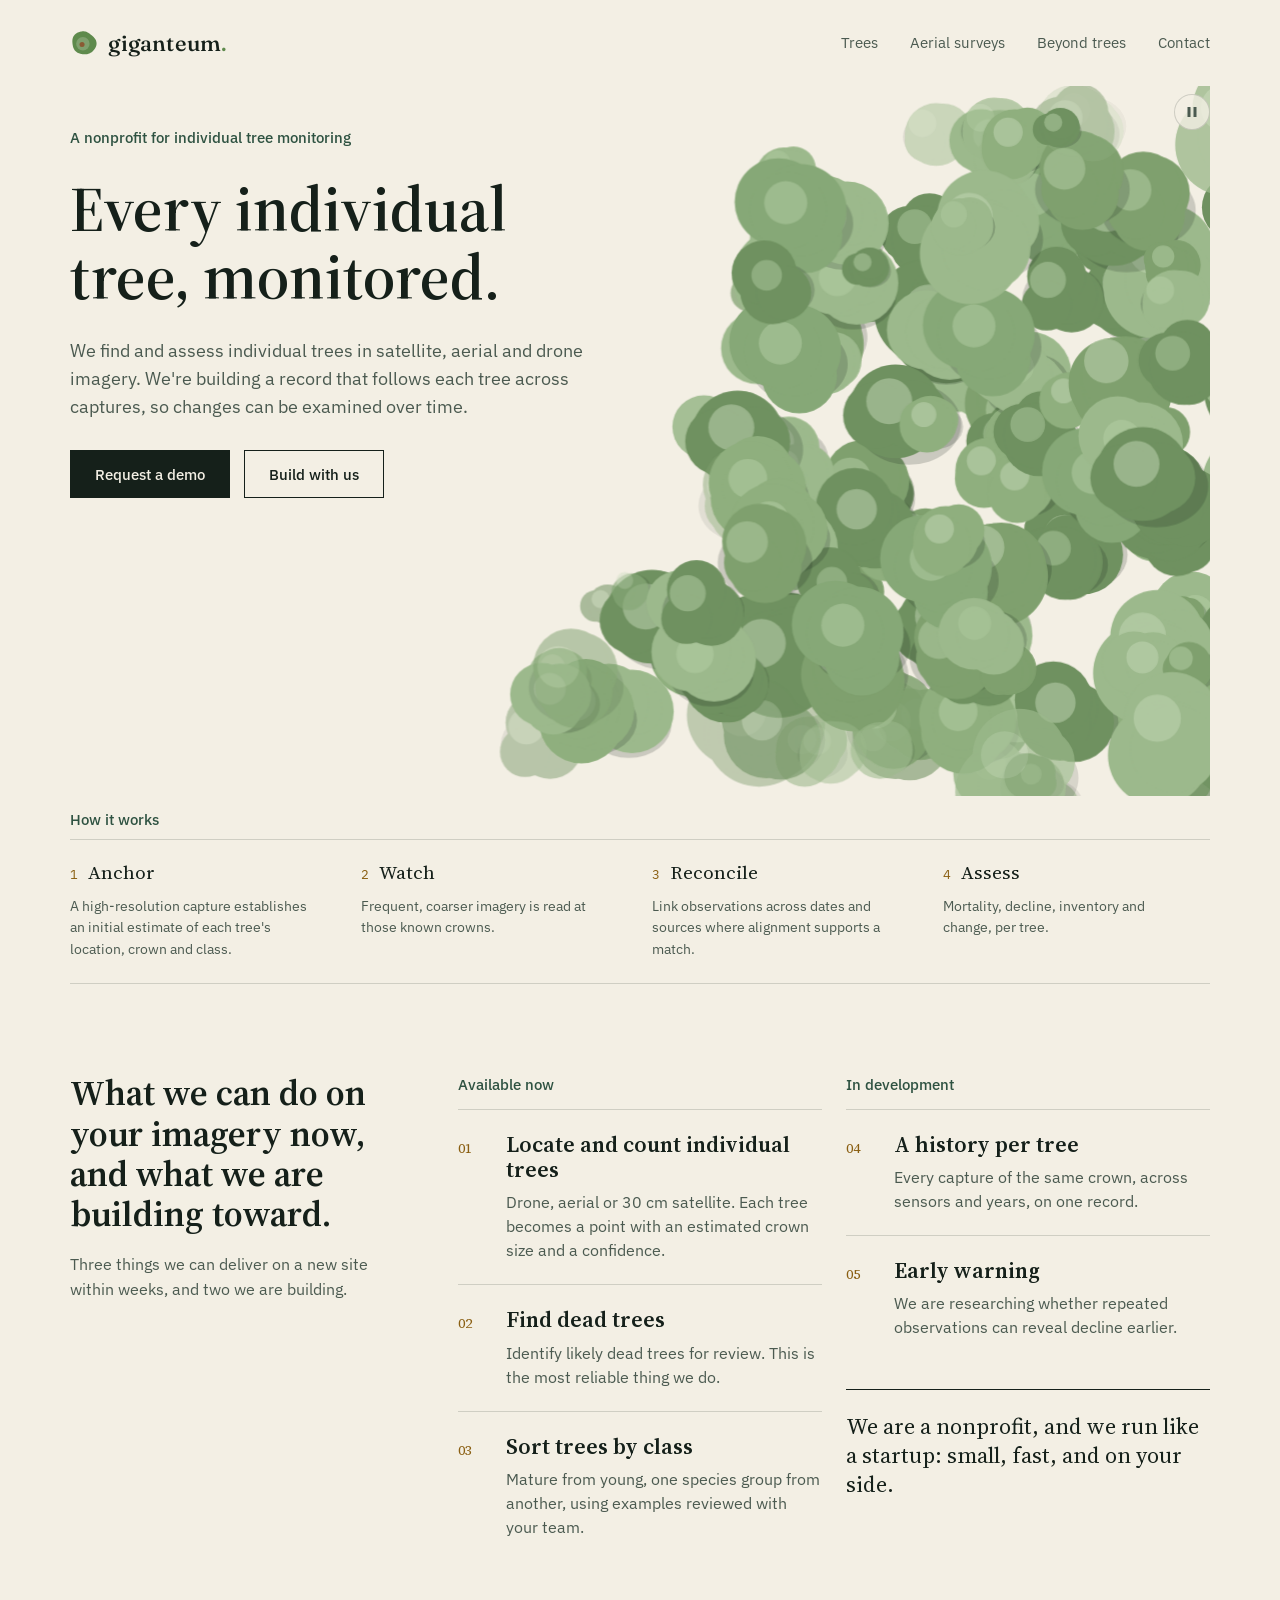
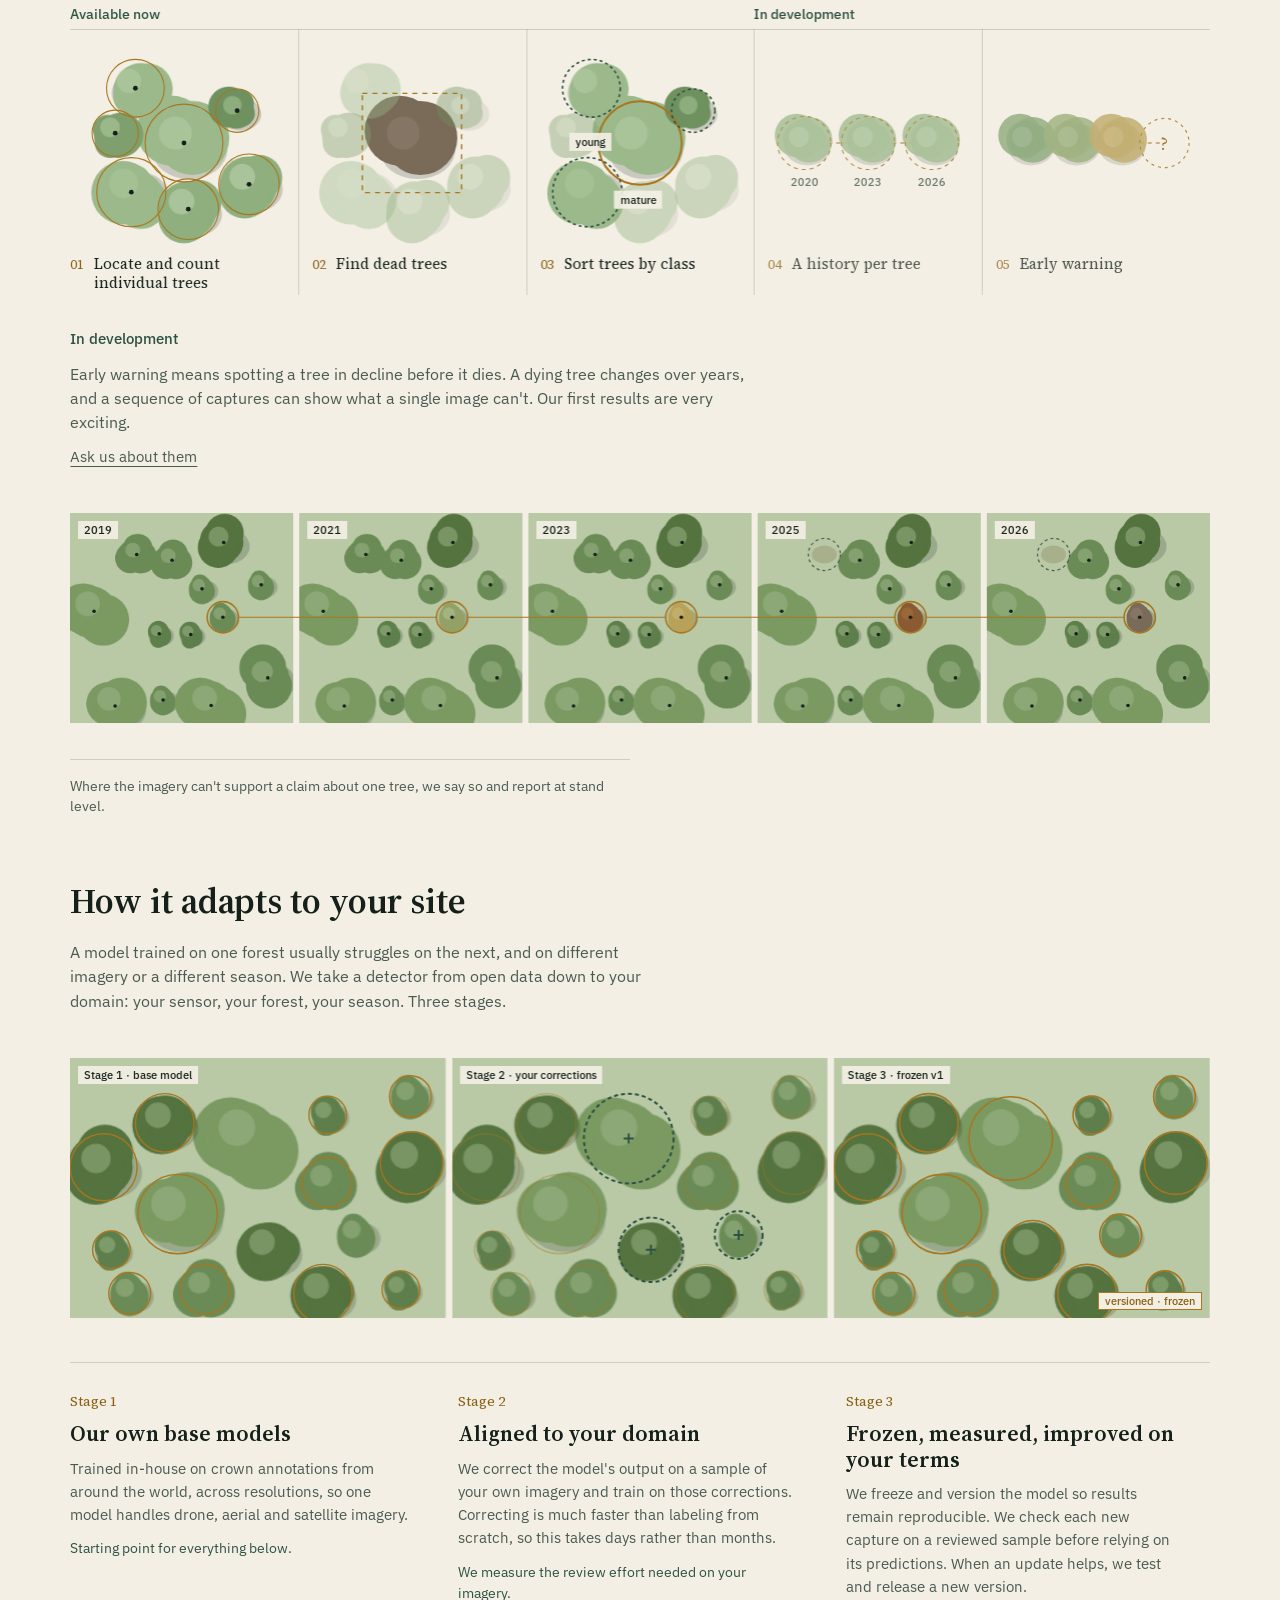
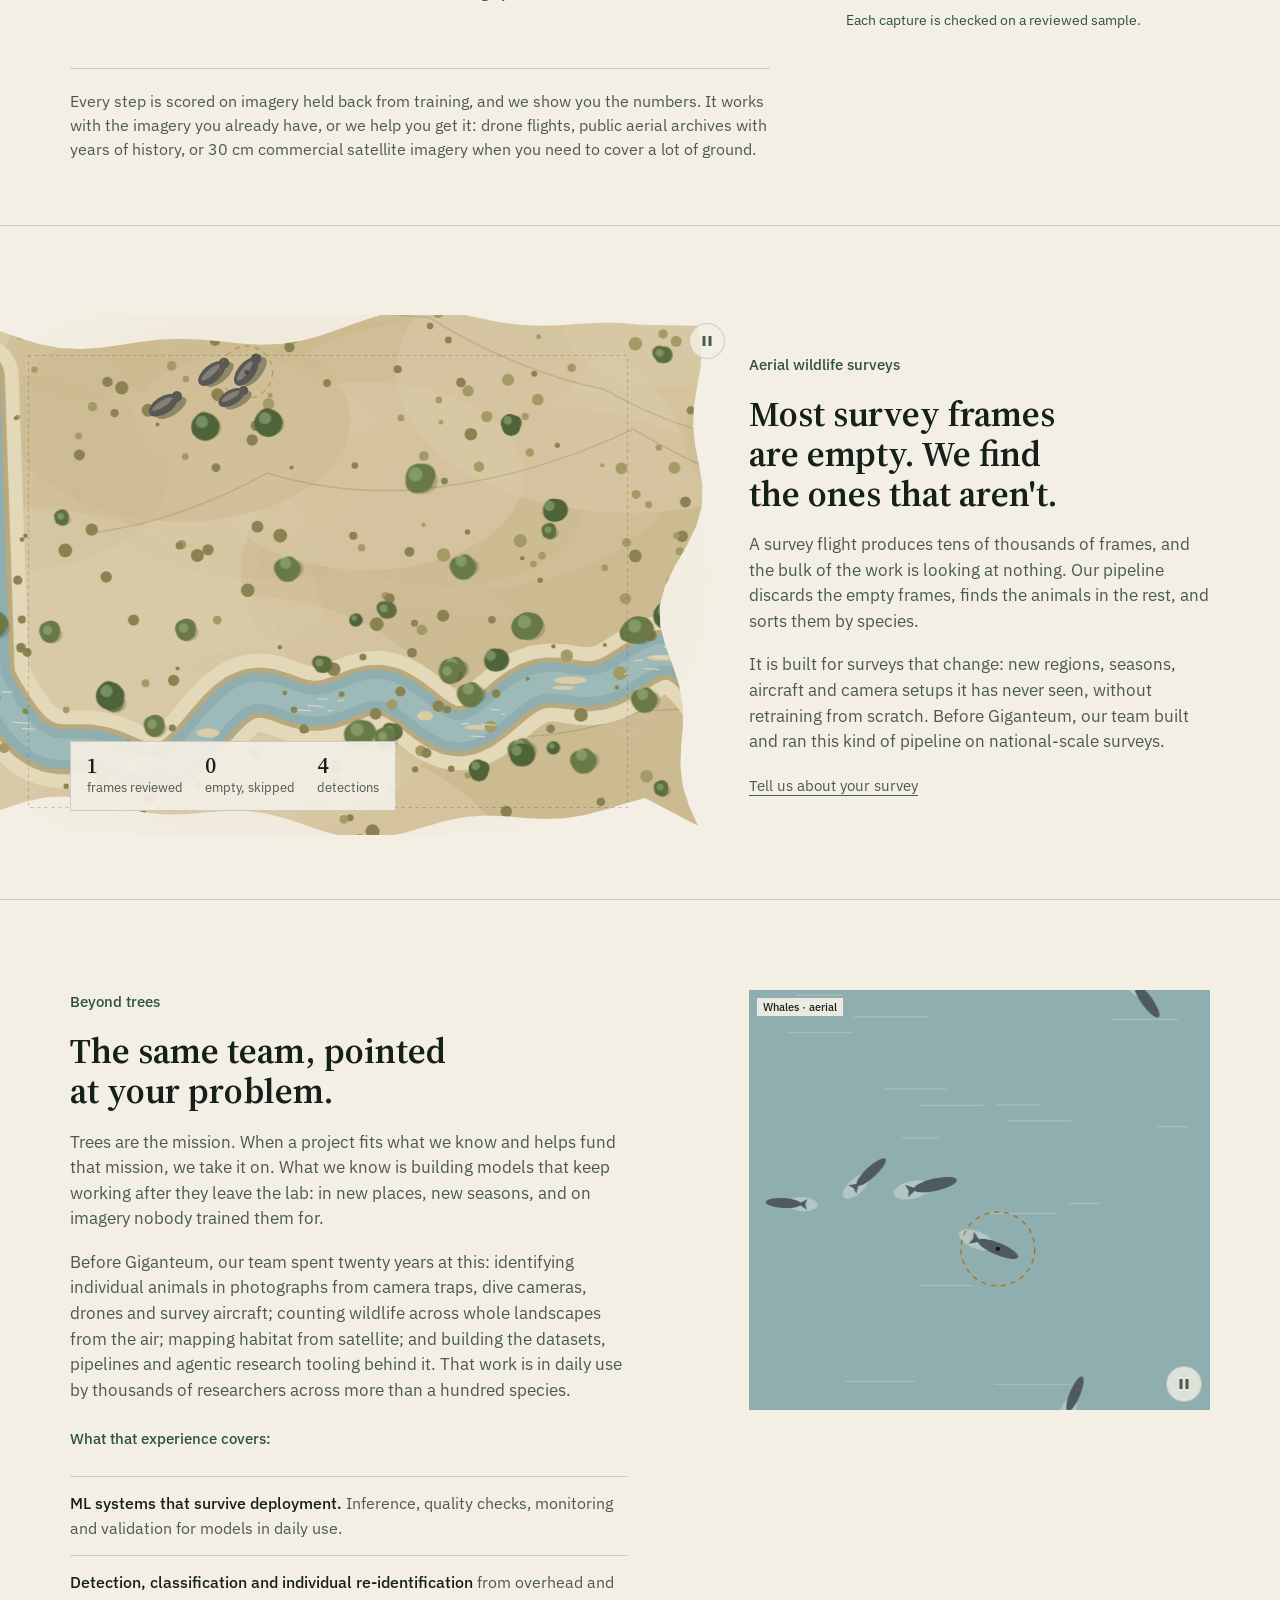
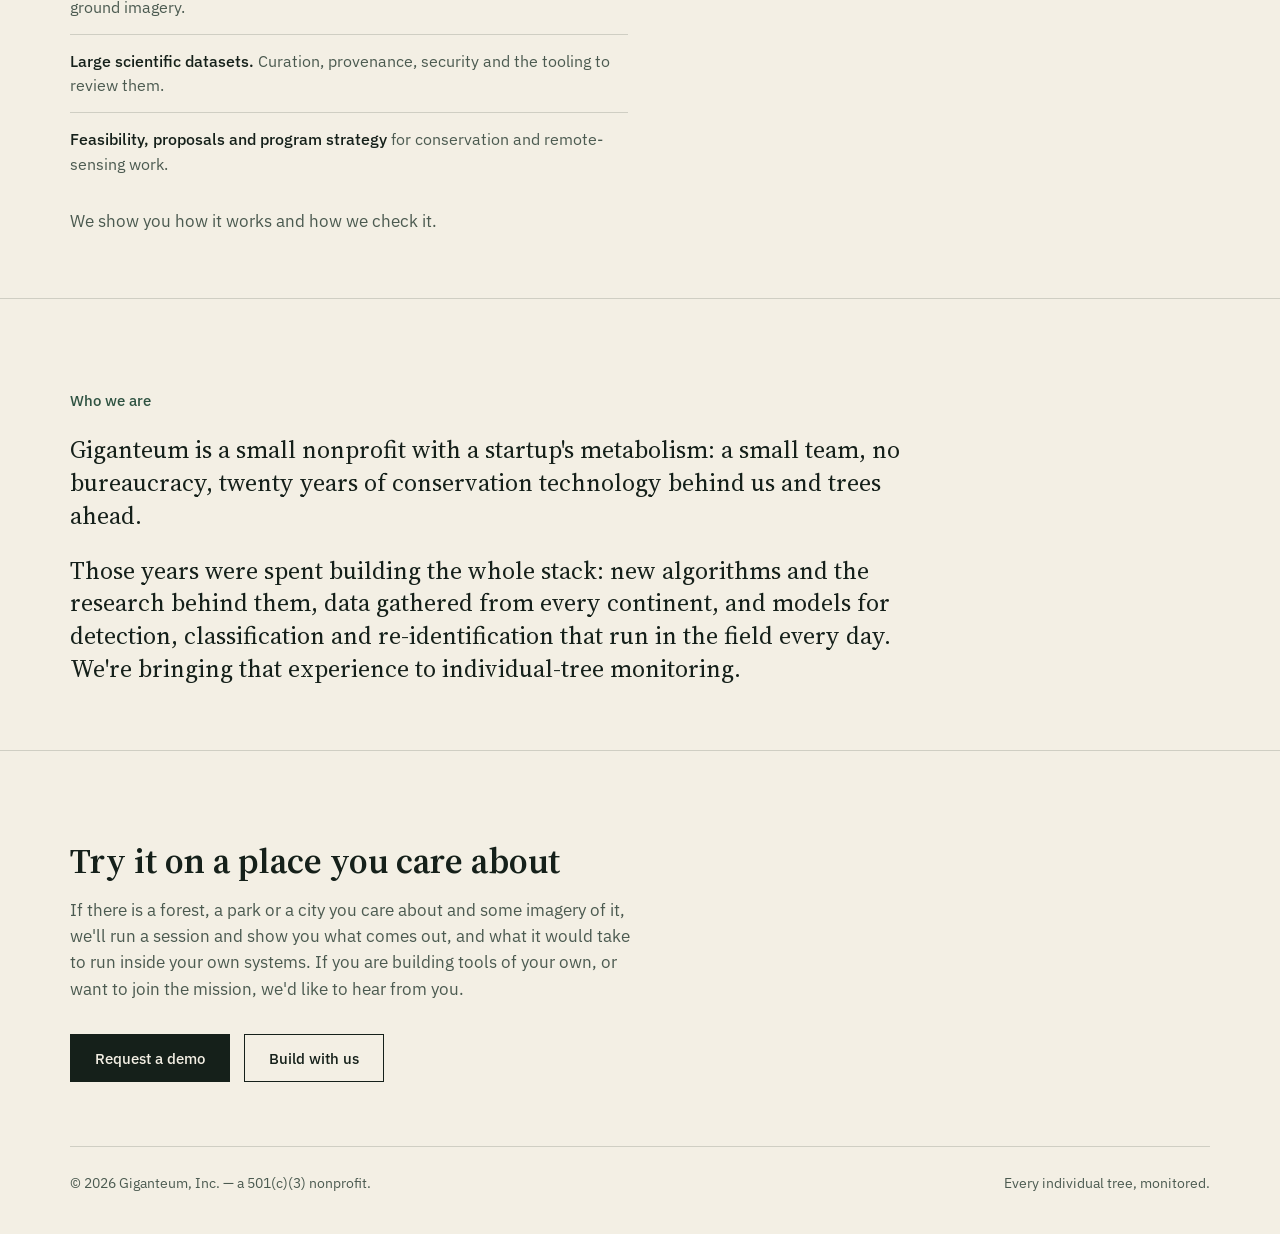
==== commit b7057ffe: "Site at website 8c2aac1: Source Serif 4 headings" ====
--- a/index.html
+++ b/index.html
@@ -11,7 +11,7 @@
 <link rel="apple-touch-icon" href="assets/logos/logo-06u2/favicon-180.png?h=ba5bebc18b">
 <meta name="color-scheme" content="light">
 <meta name="theme-color" content="#F3EFE4">
-<link rel="preload" href="fonts/fraunces-latin.woff2" as="font" type="font/woff2" crossorigin>
+<link rel="preload" href="fonts/source-serif-4-latin.woff2" as="font" type="font/woff2" crossorigin>
 <link rel="preload" href="fonts/ibm-plex-sans-latin.woff2" as="font" type="font/woff2" crossorigin>
 <style>
 /* Giganteum site styles. Fonts are self-hosted (SIL OFL 1.1, see fonts/OFL-*.txt). */
@@ -19,7 +19,7 @@
 @font-face {
   font-family: 'Fraunces';
   font-style: normal;
-  font-weight: 300;
+  font-weight: 500;
   font-display: swap;
   src: url(fonts/fraunces-latin-ext.woff2) format('woff2');
   unicode-range: U+0100-02BA, U+02BD-02C5, U+02C7-02CC, U+02CE-02D7, U+02DD-02FF, U+0304, U+0308, U+0329, U+1D00-1DBF, U+1E00-1E9F, U+1EF2-1EFF, U+2020, U+20A0-20AB, U+20AD-20C0, U+2113, U+2C60-2C7F, U+A720-A7FF;
@@ -28,49 +28,13 @@
 @font-face {
   font-family: 'Fraunces';
   font-style: normal;
-  font-weight: 300;
+  font-weight: 500;
   font-display: swap;
   src: url(fonts/fraunces-latin.woff2) format('woff2');
   unicode-range: U+0000-00FF, U+0131, U+0152-0153, U+02BB-02BC, U+02C6, U+02DA, U+02DC, U+0304, U+0308, U+0329, U+2000-206F, U+20AC, U+2122, U+2191, U+2193, U+2212, U+2215, U+FEFF, U+FFFD;
 }
 /* latin-ext */
 @font-face {
-  font-family: 'Fraunces';
-  font-style: normal;
-  font-weight: 400;
-  font-display: swap;
-  src: url(fonts/fraunces-latin-ext.woff2) format('woff2');
-  unicode-range: U+0100-02BA, U+02BD-02C5, U+02C7-02CC, U+02CE-02D7, U+02DD-02FF, U+0304, U+0308, U+0329, U+1D00-1DBF, U+1E00-1E9F, U+1EF2-1EFF, U+2020, U+20A0-20AB, U+20AD-20C0, U+2113, U+2C60-2C7F, U+A720-A7FF;
-}
-/* latin */
-@font-face {
-  font-family: 'Fraunces';
-  font-style: normal;
-  font-weight: 400;
-  font-display: swap;
-  src: url(fonts/fraunces-latin.woff2) format('woff2');
-  unicode-range: U+0000-00FF, U+0131, U+0152-0153, U+02BB-02BC, U+02C6, U+02DA, U+02DC, U+0304, U+0308, U+0329, U+2000-206F, U+20AC, U+2122, U+2191, U+2193, U+2212, U+2215, U+FEFF, U+FFFD;
-}
-/* latin-ext */
-@font-face {
-  font-family: 'Fraunces';
-  font-style: normal;
-  font-weight: 500;
-  font-display: swap;
-  src: url(fonts/fraunces-latin-ext.woff2) format('woff2');
-  unicode-range: U+0100-02BA, U+02BD-02C5, U+02C7-02CC, U+02CE-02D7, U+02DD-02FF, U+0304, U+0308, U+0329, U+1D00-1DBF, U+1E00-1E9F, U+1EF2-1EFF, U+2020, U+20A0-20AB, U+20AD-20C0, U+2113, U+2C60-2C7F, U+A720-A7FF;
-}
-/* latin */
-@font-face {
-  font-family: 'Fraunces';
-  font-style: normal;
-  font-weight: 500;
-  font-display: swap;
-  src: url(fonts/fraunces-latin.woff2) format('woff2');
-  unicode-range: U+0000-00FF, U+0131, U+0152-0153, U+02BB-02BC, U+02C6, U+02DA, U+02DC, U+0304, U+0308, U+0329, U+2000-206F, U+20AC, U+2122, U+2191, U+2193, U+2212, U+2215, U+FEFF, U+FFFD;
-}
-/* latin-ext */
-@font-face {
   font-family: 'IBM Plex Sans';
   font-style: normal;
   font-weight: 400;
@@ -131,20 +95,14 @@
 }
 
 /* ---------- tokens: this site is light by decision; the dark scheme keeps the same values ---------- */
-/* alternative heading faces (?type=plex|plexserif|source). IBM Plex (OFL) and Source Serif 4 (OFL, fonts/OFL-SourceSerif4.txt). */
-@font-face{font-family:'IBM Plex Sans';font-style:normal;font-weight:600;font-display:swap;src:url(fonts/ibm-plex-sans-600-latin-ext.woff2) format('woff2');unicode-range:U+0100-02BA, U+02BD-02C5, U+02C7-02CC, U+02CE-02D7, U+02DD-02FF, U+0304, U+0308, U+0329, U+1D00-1DBF, U+1E00-1E9F, U+1EF2-1EFF, U+2020, U+20A0-20AB, U+20AD-20C0, U+2113, U+2C60-2C7F, U+A720-A7FF}
-@font-face{font-family:'IBM Plex Serif';font-style:normal;font-weight:400;font-display:swap;src:url(fonts/ibm-plex-serif-400-latin-ext.woff2) format('woff2');unicode-range:U+0100-02BA, U+02BD-02C5, U+02C7-02CC, U+02CE-02D7, U+02DD-02FF, U+0304, U+0308, U+0329, U+1D00-1DBF, U+1E00-1E9F, U+1EF2-1EFF, U+2020, U+20A0-20AB, U+20AD-20C0, U+2113, U+2C60-2C7F, U+A720-A7FF}
-@font-face{font-family:'IBM Plex Serif';font-style:normal;font-weight:500;font-display:swap;src:url(fonts/ibm-plex-serif-500-latin-ext.woff2) format('woff2');unicode-range:U+0100-02BA, U+02BD-02C5, U+02C7-02CC, U+02CE-02D7, U+02DD-02FF, U+0304, U+0308, U+0329, U+1D00-1DBF, U+1E00-1E9F, U+1EF2-1EFF, U+2020, U+20A0-20AB, U+20AD-20C0, U+2113, U+2C60-2C7F, U+A720-A7FF}
+/* Source Serif 4 (SIL OFL 1.1, fonts/OFL-SourceSerif4.txt): headings and serif accents. Fraunces stays for the wordmark only. */
 @font-face{font-family:'Source Serif 4';font-style:normal;font-weight:200 900;font-display:swap;src:url(fonts/source-serif-4-latin-ext.woff2) format('woff2');unicode-range:U+0100-02BA, U+02BD-02C5, U+02C7-02CC, U+02CE-02D7, U+02DD-02FF, U+0304, U+0308, U+0329, U+1D00-1DBF, U+1E00-1E9F, U+1EF2-1EFF, U+2020, U+20A0-20AB, U+20AD-20C0, U+2113, U+2C60-2C7F, U+A720-A7FF}
-@font-face{font-family:'IBM Plex Sans';font-style:normal;font-weight:600;font-display:swap;src:url(fonts/ibm-plex-sans-600-latin.woff2) format('woff2');unicode-range:U+0000-00FF, U+0131, U+0152-0153, U+02BB-02BC, U+02C6, U+02DA, U+02DC, U+0304, U+0308, U+0329, U+2000-206F, U+20AC, U+2122, U+2191, U+2193, U+2212, U+2215, U+FEFF, U+FFFD}
-@font-face{font-family:'IBM Plex Serif';font-style:normal;font-weight:400;font-display:swap;src:url(fonts/ibm-plex-serif-400-latin.woff2) format('woff2');unicode-range:U+0000-00FF, U+0131, U+0152-0153, U+02BB-02BC, U+02C6, U+02DA, U+02DC, U+0304, U+0308, U+0329, U+2000-206F, U+20AC, U+2122, U+2191, U+2193, U+2212, U+2215, U+FEFF, U+FFFD}
-@font-face{font-family:'IBM Plex Serif';font-style:normal;font-weight:500;font-display:swap;src:url(fonts/ibm-plex-serif-500-latin.woff2) format('woff2');unicode-range:U+0000-00FF, U+0131, U+0152-0153, U+02BB-02BC, U+02C6, U+02DA, U+02DC, U+0304, U+0308, U+0329, U+2000-206F, U+20AC, U+2122, U+2191, U+2193, U+2212, U+2215, U+FEFF, U+FFFD}
 @font-face{font-family:'Source Serif 4';font-style:normal;font-weight:200 900;font-display:swap;src:url(fonts/source-serif-4-latin.woff2) format('woff2');unicode-range:U+0000-00FF, U+0131, U+0152-0153, U+02BB-02BC, U+02C6, U+02DA, U+02DC, U+0304, U+0308, U+0329, U+2000-206F, U+20AC, U+2122, U+2191, U+2193, U+2212, U+2215, U+FEFF, U+FFFD}
 
 :root{
   --paper:#F3EFE4; --ink:#15201A; --dim:#4B5A50; --rule:rgba(21,32,26,.16); --rule-strong:#15201A;
   --moss:#2E5241; --accent:#A8761F; --accent-text:#8A5F12; --canopy:#5E8A4C;
-  --serif:'Fraunces',Georgia,'Times New Roman',serif; --sans:'IBM Plex Sans','Helvetica Neue',Arial,sans-serif;
+  --serif:'Source Serif 4',Georgia,'Times New Roman',serif; --sans:'IBM Plex Sans','Helvetica Neue',Arial,sans-serif;
   --gutter:clamp(20px,5.5vw,80px);
   color-scheme:light;
   box-sizing:border-box; padding-top:env(safe-area-inset-top,0px); padding-bottom:env(safe-area-inset-bottom,0px);
@@ -157,7 +115,7 @@
 ::selection{background:var(--accent);color:var(--paper)}
 a{color:inherit}
 a:focus-visible,button:focus-visible{outline:2px solid var(--accent);outline-offset:3px}
-h1,h2,h3{font-family:var(--serif);font-weight:400;letter-spacing:0}
+h1,h2,h3{font-family:var(--serif);font-weight:600;letter-spacing:0}
 h1{font-size:clamp(40px,5vw,66px);line-height:1.06;text-wrap:balance}
 h2{font-size:clamp(28px,2.8vw,38px);line-height:1.12;text-wrap:balance}
 .wrap{max-width:1440px;margin:0 auto;padding:0 var(--gutter)}
@@ -237,13 +195,13 @@
 .col-label{font-size:15px;font-weight:500;color:var(--moss);padding-bottom:12px}
 .item{display:flex;gap:20px;padding:22px 0;border-top:1px solid var(--rule)}
 .item em{font-style:normal;font-family:var(--serif);font-size:14px;color:var(--accent-text);width:28px;flex-shrink:0;padding-top:6px}
-.item b{display:block;font-family:var(--serif);font-weight:500;font-size:22px;line-height:1.15}
+.item b{display:block;font-family:var(--serif);font-weight:600;font-size:22px;line-height:1.15}
 .item p{font-size:15.5px;color:var(--dim);margin-top:8px}
 .pull{margin-top:28px;padding-top:22px;border-top:1px solid var(--rule-strong);font-family:var(--serif);font-size:22px;line-height:1.3}
 .stages{display:grid;grid-template-columns:repeat(3,minmax(0,1fr));gap:24px;margin-top:44px;border-top:1px solid var(--rule)}
 .stages div{padding:24px 24px 0 0}
 .stages em{font-style:normal;font-family:var(--serif);font-size:14px;color:var(--accent-text)}
-.stages b{display:block;font-family:var(--serif);font-weight:500;font-size:22px;margin-top:8px;line-height:1.15}
+.stages b{display:block;font-family:var(--serif);font-weight:600;font-size:22px;margin-top:8px;line-height:1.15}
 .stages p{font-size:15px;color:var(--dim);margin-top:10px}
 .stages small{display:block;font-size:14px;color:var(--moss);margin-top:12px}
 .measured{margin-top:36px;padding-top:20px;border-top:1px solid var(--rule);font-size:15.5px;color:var(--dim);max-width:70ch}
@@ -372,23 +330,8 @@
 @media (prefers-reduced-motion:reduce){ html{scroll-behavior:auto} .record .row,.record .hist{transition:none} .record .row span:last-child::after{animation:none!important} }
 /* ?freeze=1: deterministic frames for screenshot tests */
 html.freeze *,html.freeze *::before,html.freeze *::after{transition:none!important;animation:none!important;scroll-behavior:auto!important}
-
-/* ---------- alternative heading faces, picked with ?type= (default: Fraunces) ---------- */
-/* plex: one family, IBM Plex Sans throughout */
-:root[data-type="plex"]{--serif:'IBM Plex Sans','Helvetica Neue',Arial,sans-serif}
-:root[data-type="plex"] h1,:root[data-type="plex"] h2,:root[data-type="plex"] h3{font-weight:600}
-:root[data-type="plex"] h1{letter-spacing:-.01em}
-:root[data-type="plex"] .item b,:root[data-type="plex"] .stages b{font-weight:600;font-size:20px}
-:root[data-type="plex"] .who p{font-size:clamp(18px,1.7vw,23px);line-height:1.45}
-/* plexserif: the Plex superfamily, serif headings */
-:root[data-type="plexserif"]{--serif:'IBM Plex Serif',Georgia,serif}
-:root[data-type="plexserif"] .item b,:root[data-type="plexserif"] .stages b{font-size:20px}
-/* source: Source Serif 4, a text serif with optical sizes; heavier, journal-like headings */
-:root[data-type="source"]{--serif:'Source Serif 4',Georgia,serif}
-:root[data-type="source"] h1,:root[data-type="source"] h2,:root[data-type="source"] h3{font-weight:600}
-:root[data-type="source"] .item b,:root[data-type="source"] .stages b{font-weight:600}
 </style>
-<script>document.documentElement.classList.add('js');(function(){var t=new URLSearchParams(location.search).get('type');if(/^(plex|plexserif|source)$/.test(t||''))document.documentElement.dataset.type=t;})()</script>
+<script>document.documentElement.classList.add('js')</script>
 </head>
 <body>
 
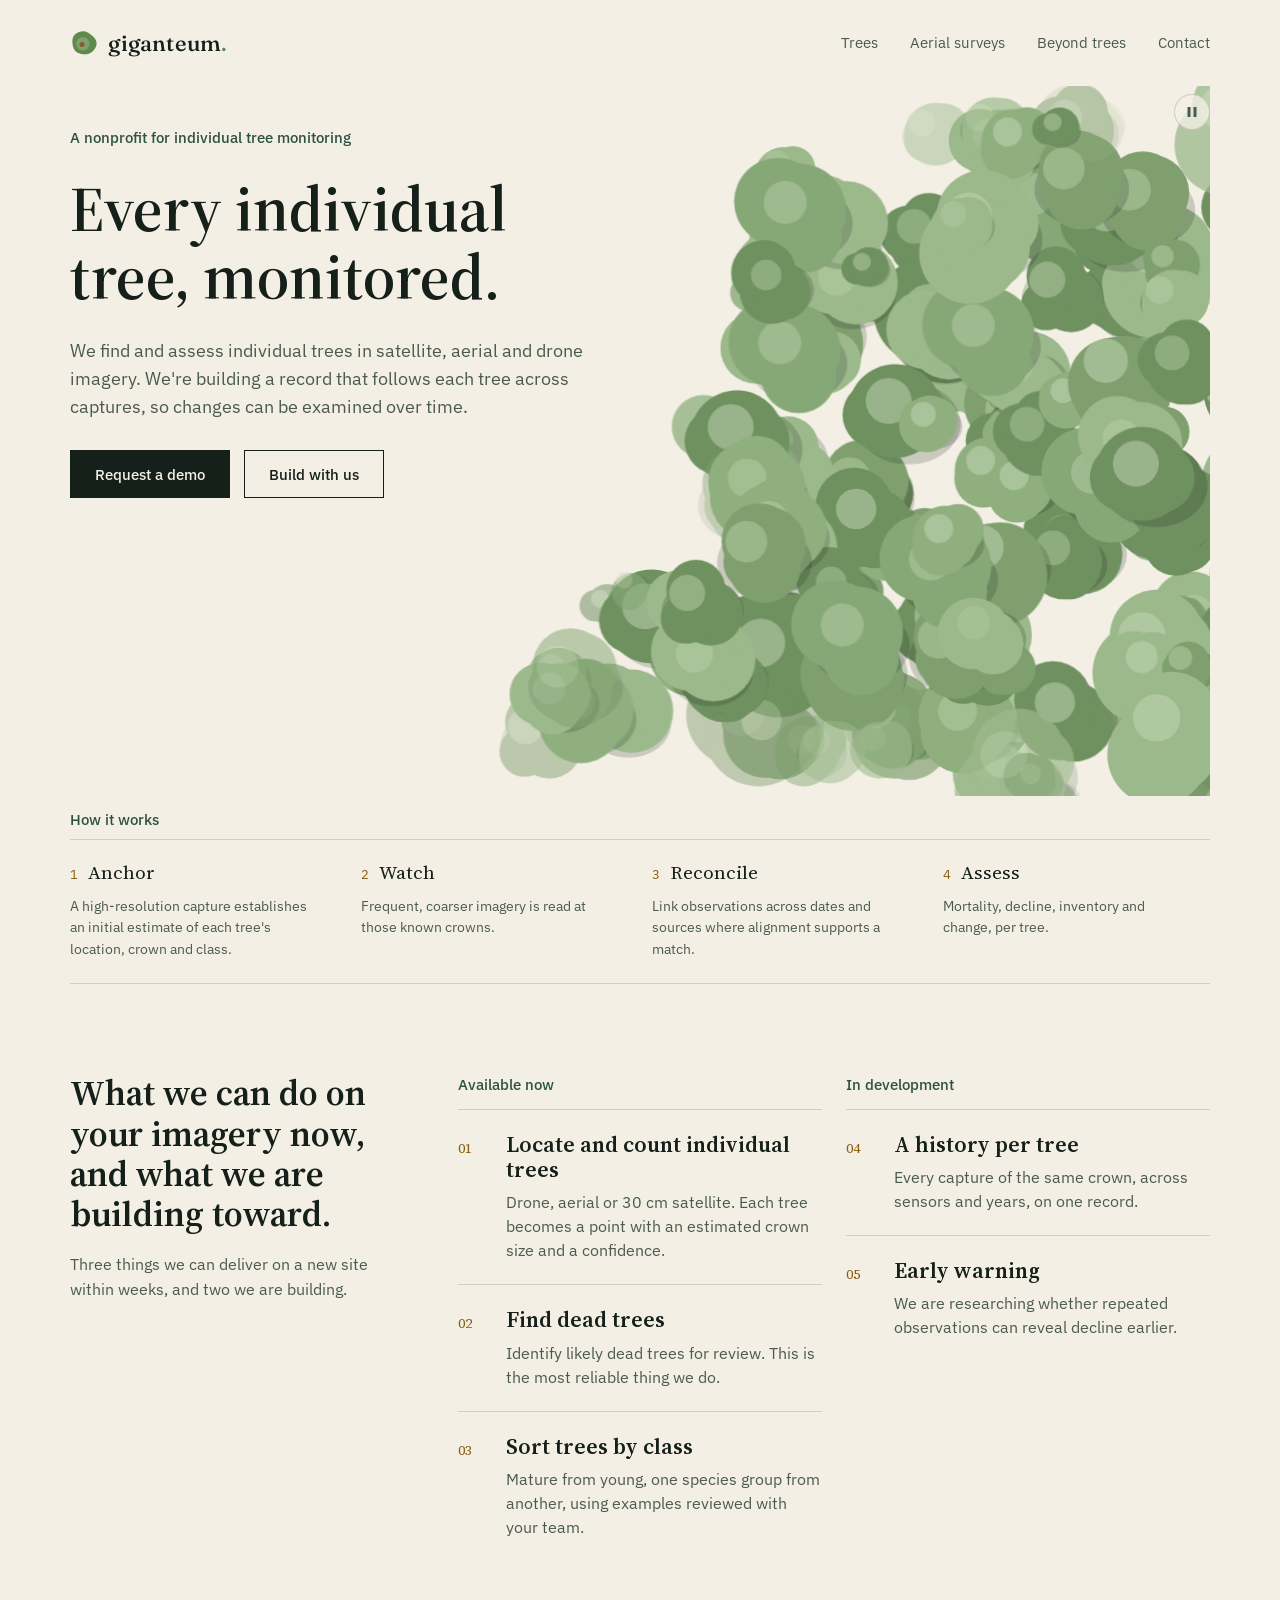
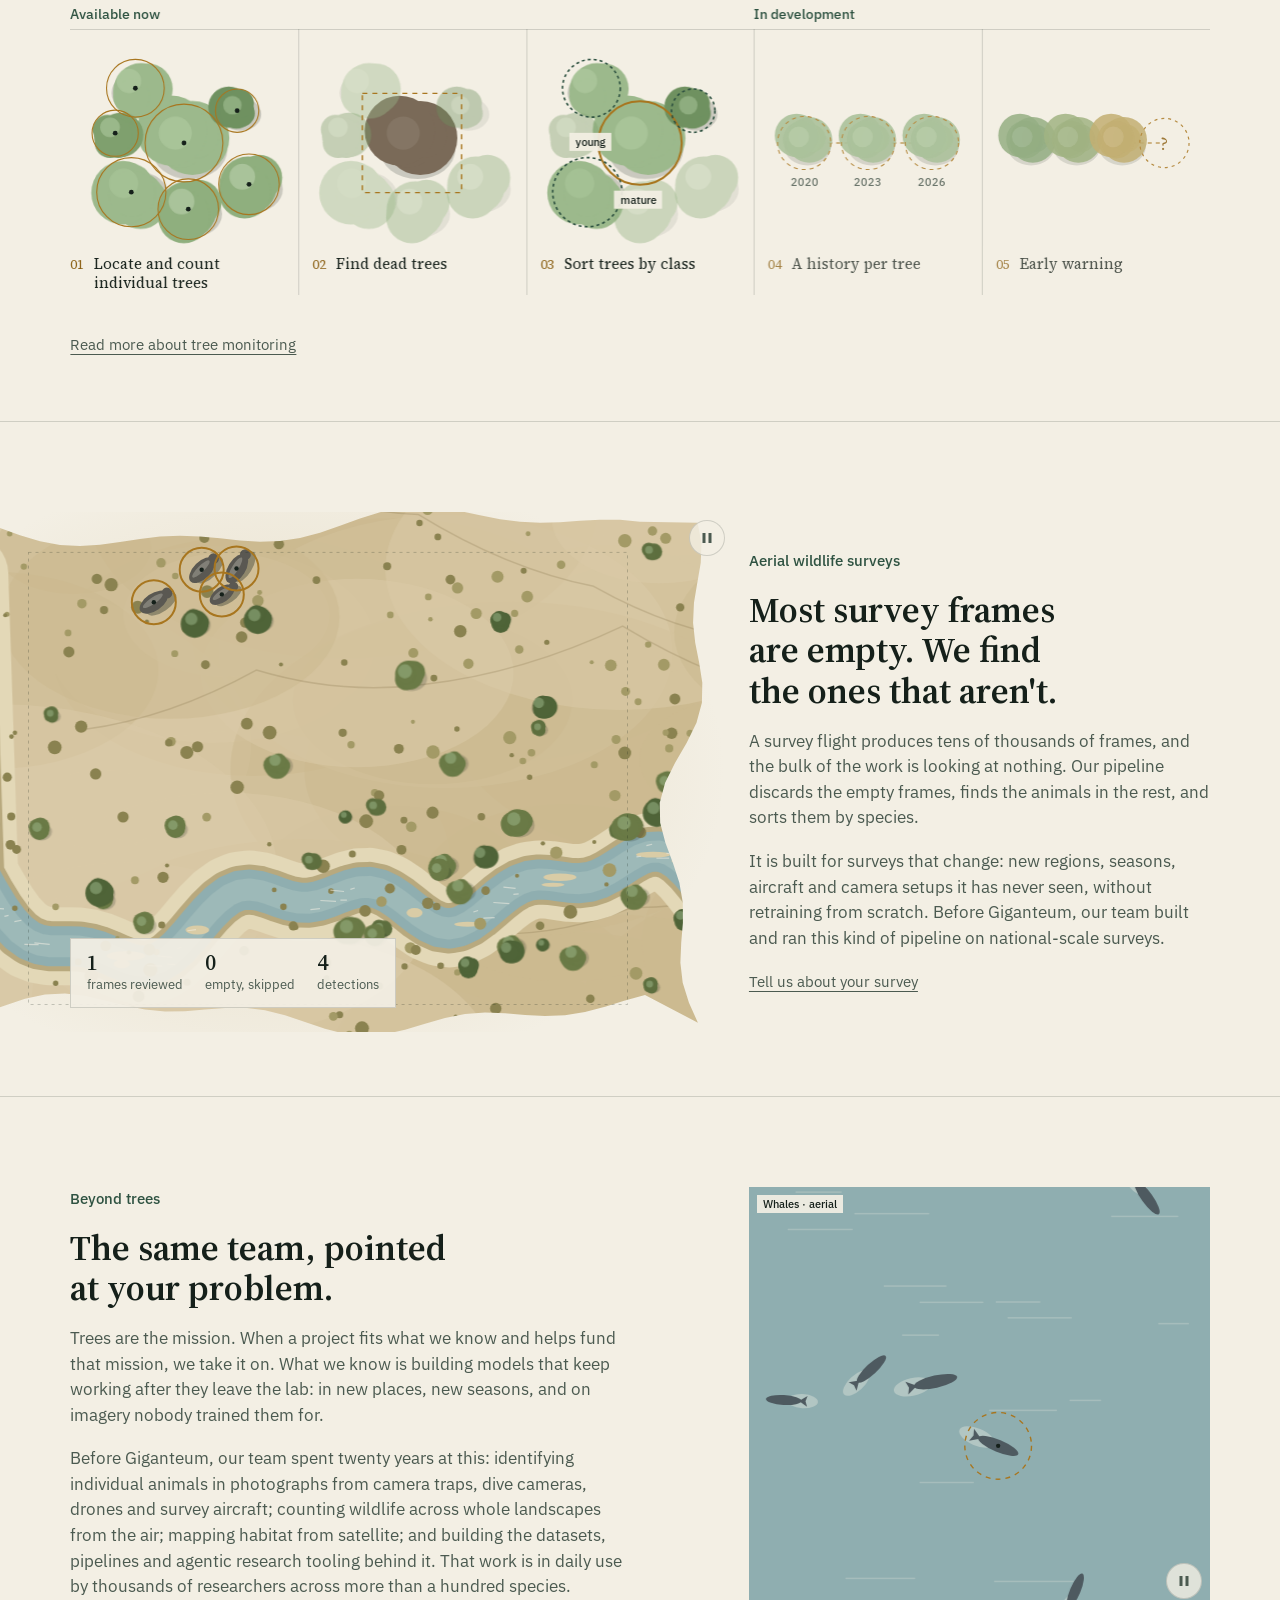
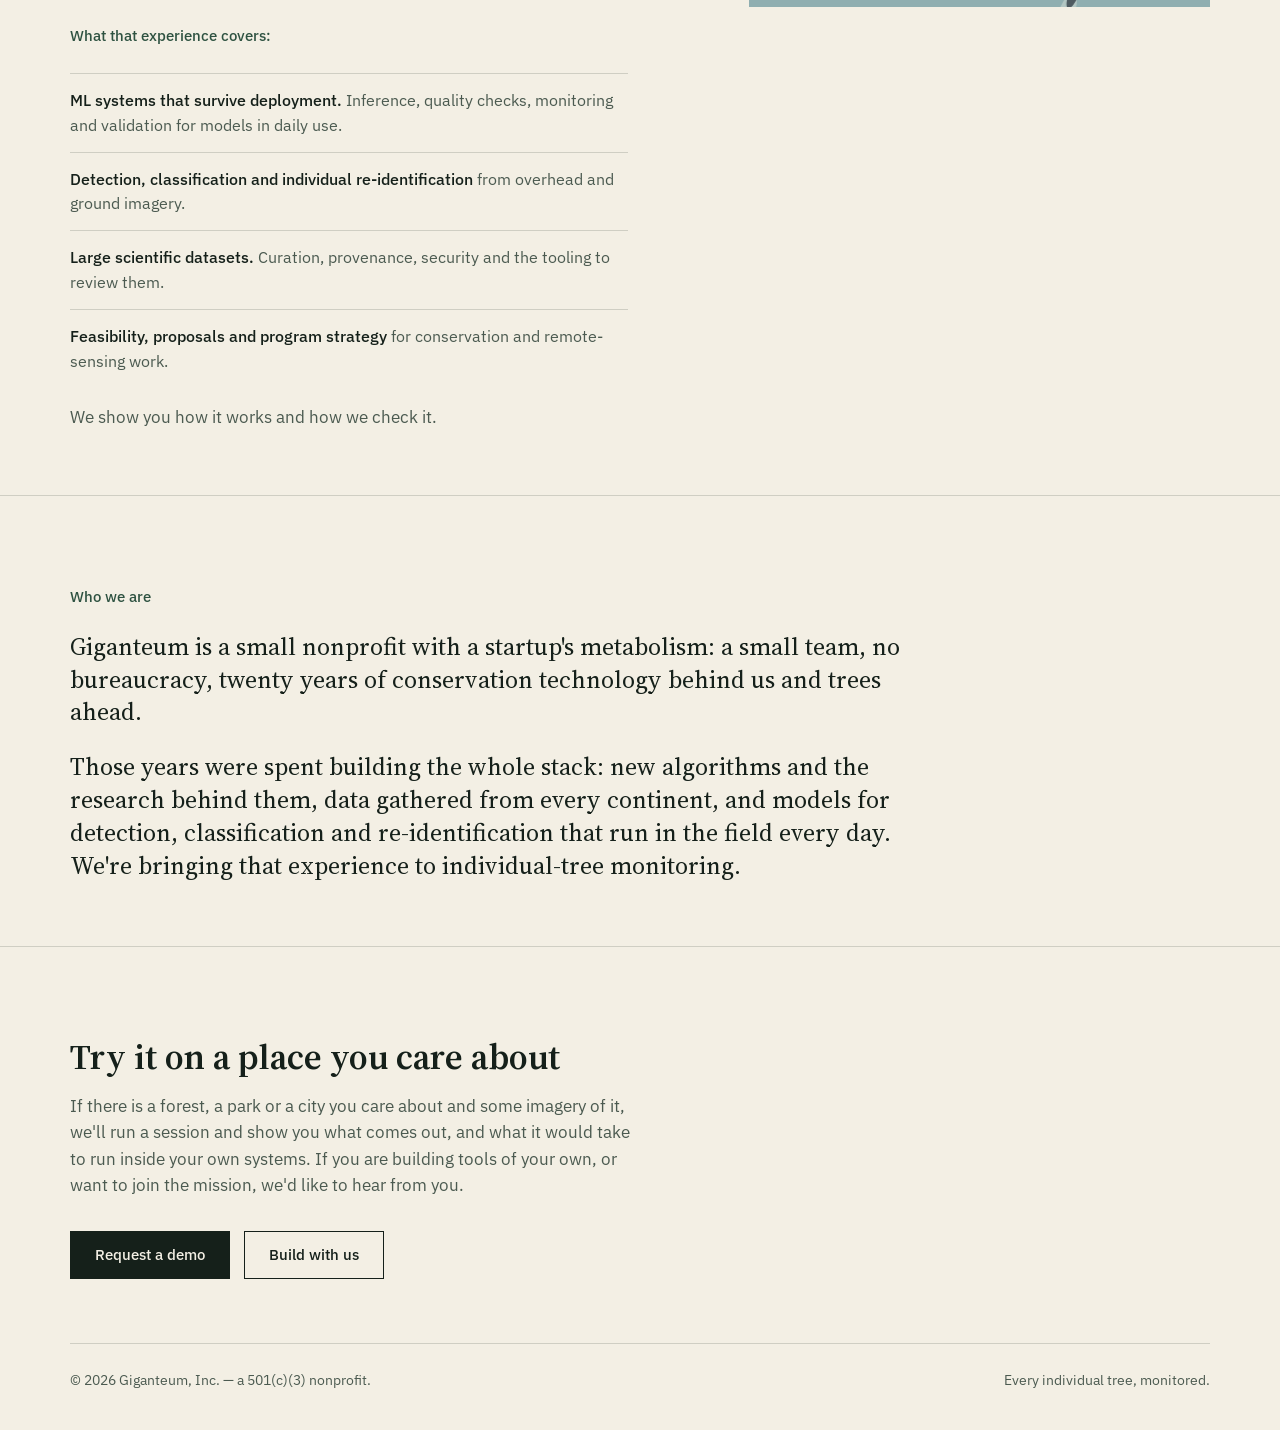
==== commit 868aa262: "Site at website 22cc77e (staging build): trees.html preface" ====
--- a/index.html
+++ b/index.html
@@ -2,10 +2,20 @@
 <html lang="en">
 <head>
 <meta charset="UTF-8">
+<meta name="robots" content="noindex, nofollow">
 <meta name="viewport" content="width=device-width, initial-scale=1, viewport-fit=cover">
-<meta name="robots" content="noindex, nofollow">
 <title>Giganteum — Every individual tree, monitored</title>
 <meta name="description" content="Giganteum is a nonprofit that finds and assesses individual trees in satellite, aerial and drone imagery.">
+<link rel="canonical" href="https://giganteum.github.io/preview-a3f9297cd7/">
+<meta property="og:type" content="website">
+<meta property="og:site_name" content="Giganteum">
+<meta property="og:title" content="Giganteum — Every individual tree, monitored">
+<meta property="og:description" content="Giganteum is a nonprofit that finds and assesses individual trees in satellite, aerial and drone imagery.">
+<meta property="og:url" content="https://giganteum.github.io/preview-a3f9297cd7/">
+<meta property="og:image" content="https://giganteum.github.io/preview-a3f9297cd7/assets/og-card.jpg">
+<meta property="og:image:width" content="1200">
+<meta property="og:image:height" content="630">
+<meta name="twitter:card" content="summary_large_image">
 <link rel="icon" href="assets/logos/logo-06u2/favicon.svg?h=ea83f946c8" type="image/svg+xml">
 <link rel="icon" href="assets/logos/logo-06u2/favicon.ico?h=4b74110f3c" sizes="32x32">
 <link rel="apple-touch-icon" href="assets/logos/logo-06u2/favicon-180.png?h=ba5bebc18b">
@@ -214,8 +224,16 @@
 .draft-band[data-v="4"]{height:210px}
 #trees .grid:has(> .draft-band:not([hidden])){grid-auto-flow:row dense}
 .figure-note{grid-column:1/-1;max-width:70ch}
+/* landing: the Trees summary links on to trees.html */
+#trees .more{grid-column:1/-1;margin-top:4px}
+/* trees.html: the page title sits above the section like an eyebrow */
+.page-title{font-family:var(--sans);line-height:1.55;margin-bottom:22px}
+.preface{max-width:62ch;display:flex;flex-direction:column;gap:14px;margin-bottom:36px}
+.preface p{font-size:clamp(17px,1.4vw,19px);color:var(--dim)}
+.preface p:last-child{font-size:15px}
 .figure-note[hidden]{display:none}
 .figure-note p{font-size:15.5px;color:var(--dim)}
+.figure-note h2{margin:6px 0 16px}
 .figure-note p+p{margin-top:10px}
 
 /* aerial: island on the left, text on the right */
@@ -288,6 +306,7 @@
   .draft-band{order:2;margin-top:0}
   #trees .lead p,#adapts .lead p{order:3}
   #trees .c4:not(.lead){order:4}
+  #trees .more{order:5}
   #draft-trees2,#note-ew{order:5}
 }
 @media (max-width:900px){
@@ -342,7 +361,7 @@
     <svg width="20" height="14" viewBox="0 0 20 14" fill="none" stroke="currentColor" stroke-width="1.5" aria-hidden="true"><path d="M0 1h20M0 7h20M0 13h20"/></svg>
   </button>
   <div class="links" id="links">
-    <a href="#trees">Trees</a>
+    <a href="trees.html">Trees</a>
     <a href="#aerial">Aerial surveys</a>
     <a href="#beyond">Beyond trees</a>
     <a href="#contact">Contact</a>
@@ -413,33 +432,10 @@
       <div class="col-label">In development</div>
       <div class="item"><em>04</em><div><b>A history per tree</b><p>Every capture of the same crown, across sensors and years, on one record.</p></div></div>
       <div class="item"><em>05</em><div><b>Early warning</b><p>We are researching whether repeated observations can reveal decline earlier.</p></div></div>
-      <div class="pull">We are a nonprofit, and we run like a startup: small, fast, and on your side.</div>
     </div>
     <div class="draft-band" id="draft-trees" data-v="1"><canvas id="c-draft-trees" role="img"></canvas></div>
-    <div class="figure-note" id="note-ew">
-      <div class="col-label">In development</div>
-      <p>Early warning means spotting a tree in decline before it dies. A dying tree changes over years, and a sequence of captures can show what a single image can't. Our first results are very exciting.</p>
-      <p><a class="textlink" href="mailto:hello@giganteum.org?subject=Early%20warning">Ask us about them</a></p>
-    </div>
-    <div class="draft-band" id="draft-trees2" data-v="4"><canvas id="c-draft-trees2" role="img"></canvas></div>
-  </div>
-  <p class="fine">Where the imagery can't support a claim about one tree, we say so and report at stand level.</p>
-</section>
-
-<section class="wrap block" id="adapts" style="padding-top:0">
-  <div class="grid">
-    <div class="c8 lead" style="max-width:640px">
-      <h2>How it adapts to your site</h2>
-      <p>A model trained on one forest usually struggles on the next, and on different imagery or a different season. We take a detector from open data down to your domain: your sensor, your forest, your season. Three stages.</p>
-    </div>
-    <div class="draft-band" id="draft-adapts" data-v="3"><canvas id="c-draft-adapts" role="img"></canvas></div>
-  </div>
-  <div class="stages">
-    <div><em>Stage 1</em><b>Our own base models</b><p>Trained in-house on crown annotations from around the world, across resolutions, so one model handles drone, aerial and satellite imagery.</p><small>Starting point for everything below.</small></div>
-    <div><em>Stage 2</em><b>Aligned to your domain</b><p>We correct the model's output on a sample of your own imagery and train on those corrections. Correcting is much faster than labeling from scratch, so this takes days rather than months.</p><small>We measure the review effort needed on your imagery.</small></div>
-    <div><em>Stage 3</em><b>Frozen, measured, improved on your terms</b><p>We freeze and version the model so results remain reproducible. We check each new capture on a reviewed sample before relying on its predictions. When an update helps, we test and release a new version.</p><small>Each capture is checked on a reviewed sample.</small></div>
-  </div>
-  <p class="measured">Every step is scored on imagery held back from training, and we show you the numbers. It works with the imagery you already have, or we help you get it: drone flights, public aerial archives with years of history, or 30 cm commercial satellite imagery when you need to cover a lot of ground.</p>
+    <p class="more"><a class="textlink" href="trees.html">Read more about tree monitoring</a></p>
+  </div>
 </section>
 
 <section class="wrap block" id="aerial" style="border-top:1px solid var(--rule)">
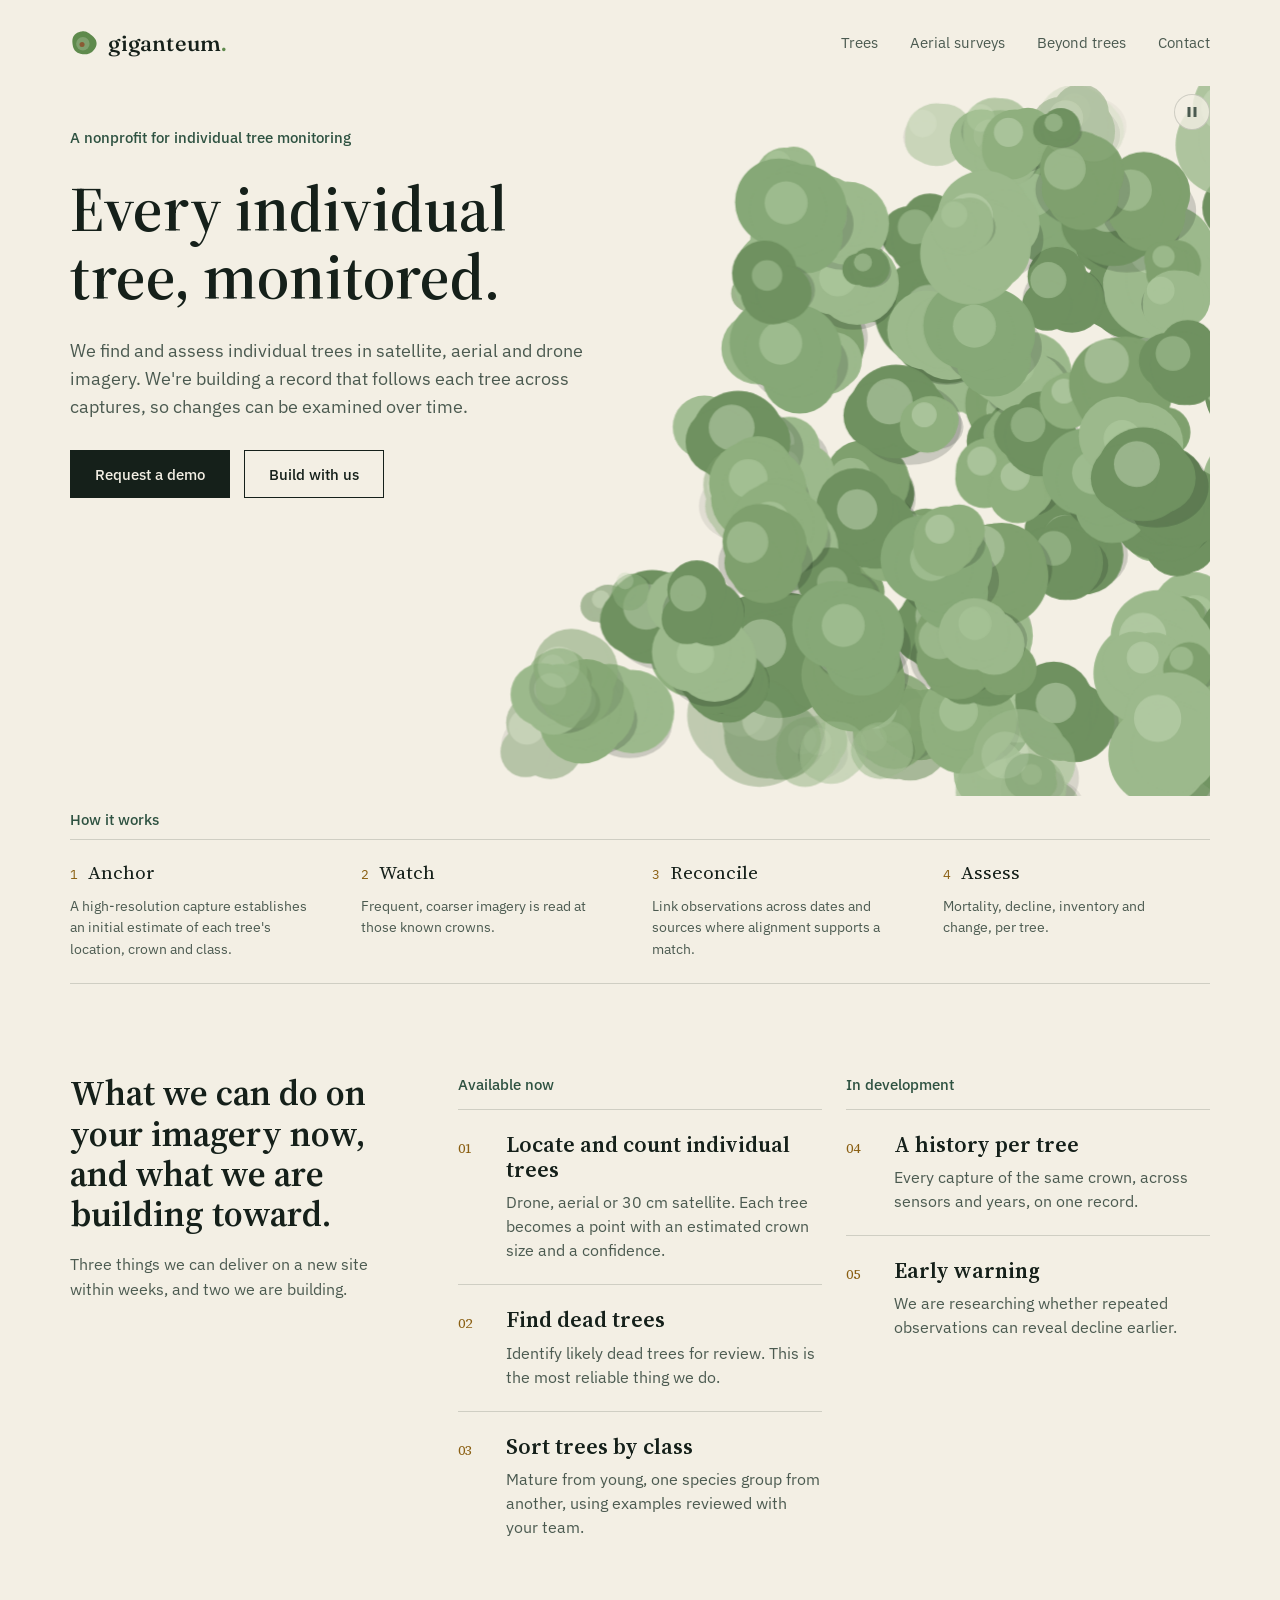
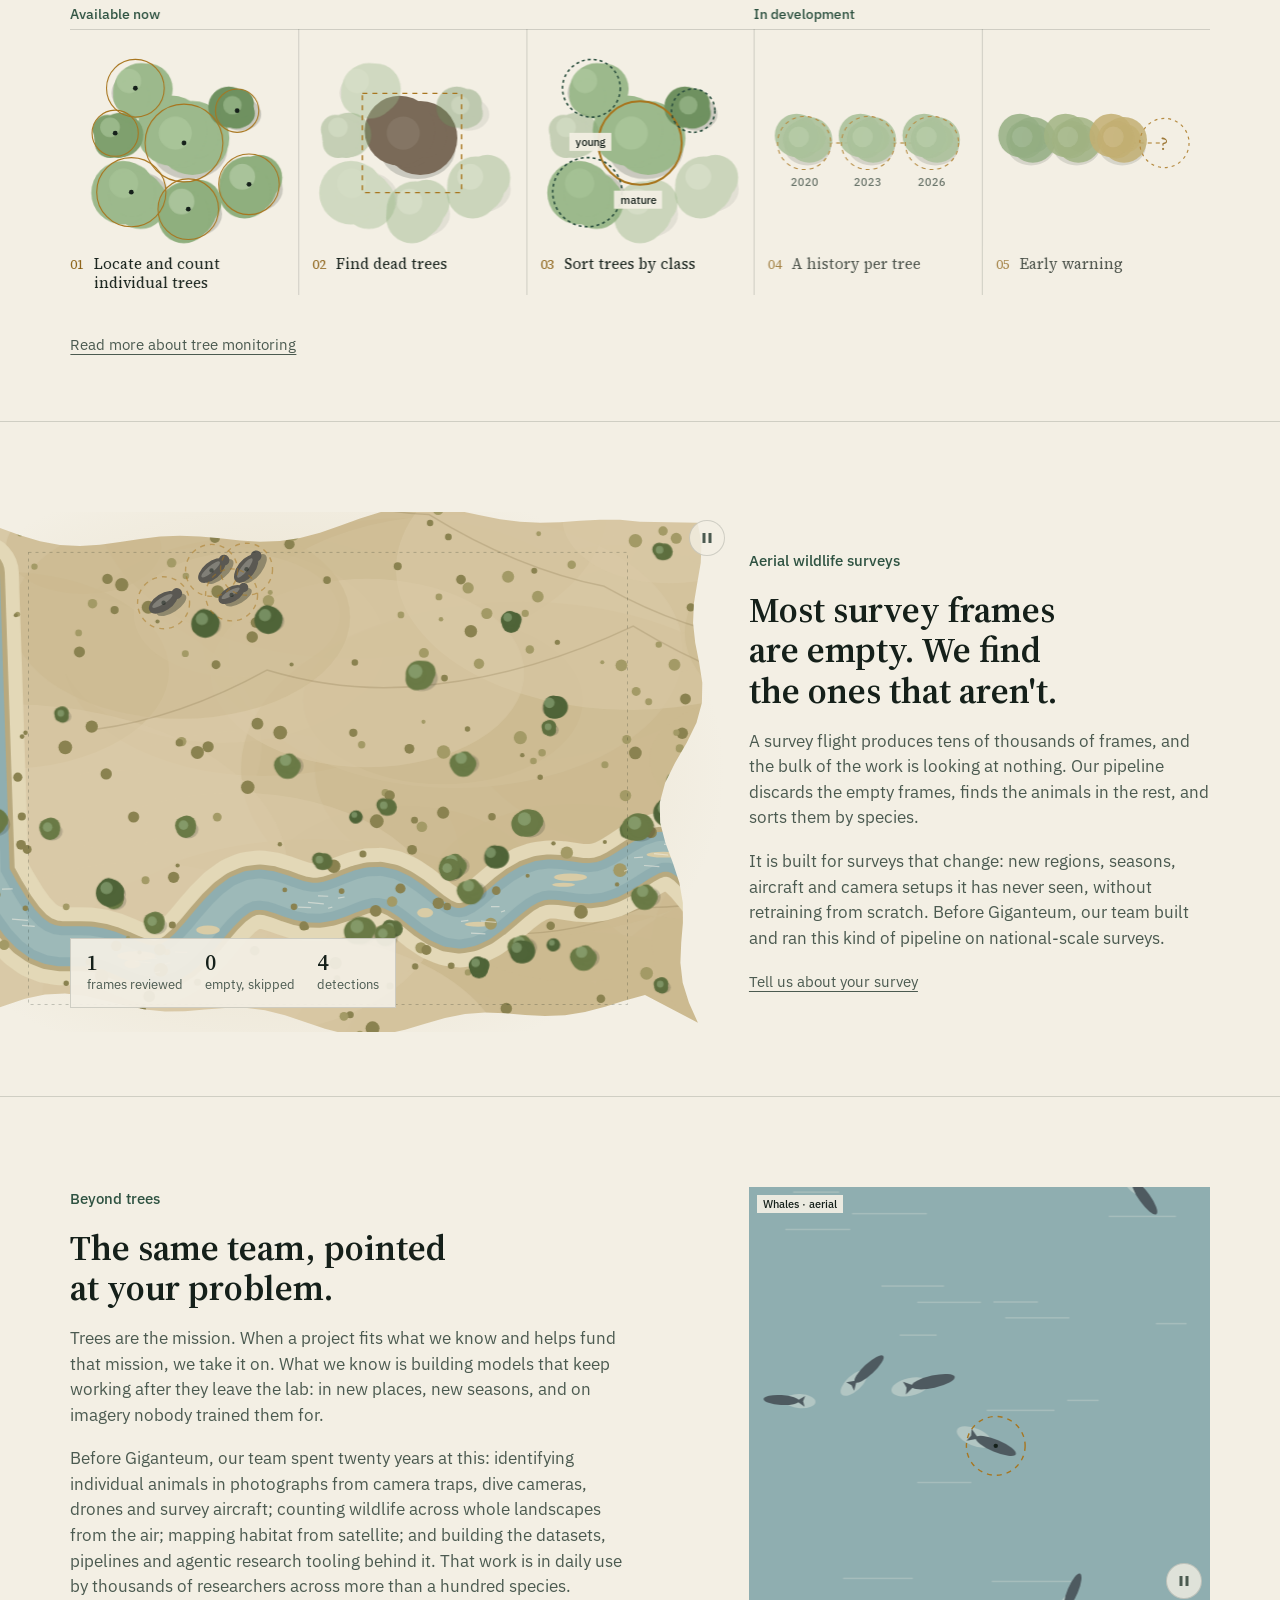
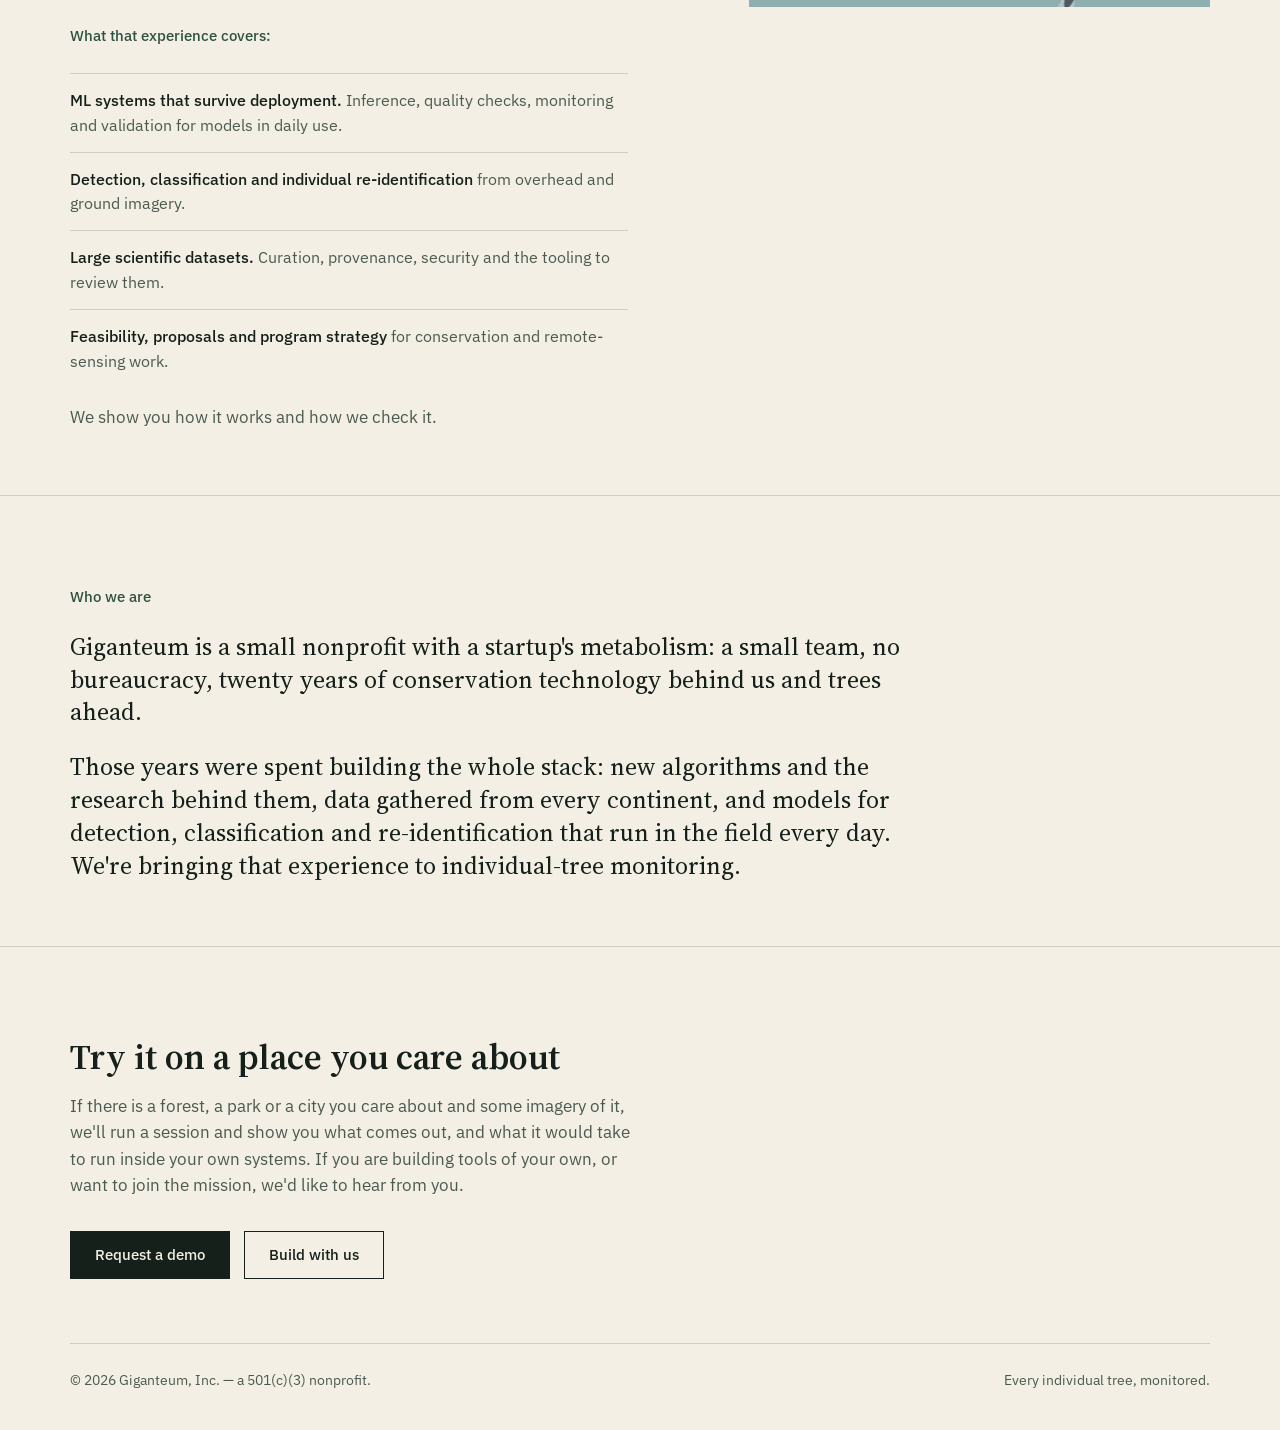
==== commit 60d86fb3: "Site at website d1eeeef (staging build): no scroll fade" ====
--- a/index.html
+++ b/index.html
@@ -516,6 +516,6 @@
 <script src="js/scene-aerial.js?h=0674b0cf72" defer></script>
 <script src="js/scene-beyond.js?h=9a30496fa0" defer></script>
 <script src="js/scene-drafts.js?h=fc6bce7b9d" defer></script>
-<script src="js/main.js?h=858c3a48dd" defer></script>
+<script src="js/main.js?h=59b2c5da0e" defer></script>
 </body>
 </html>
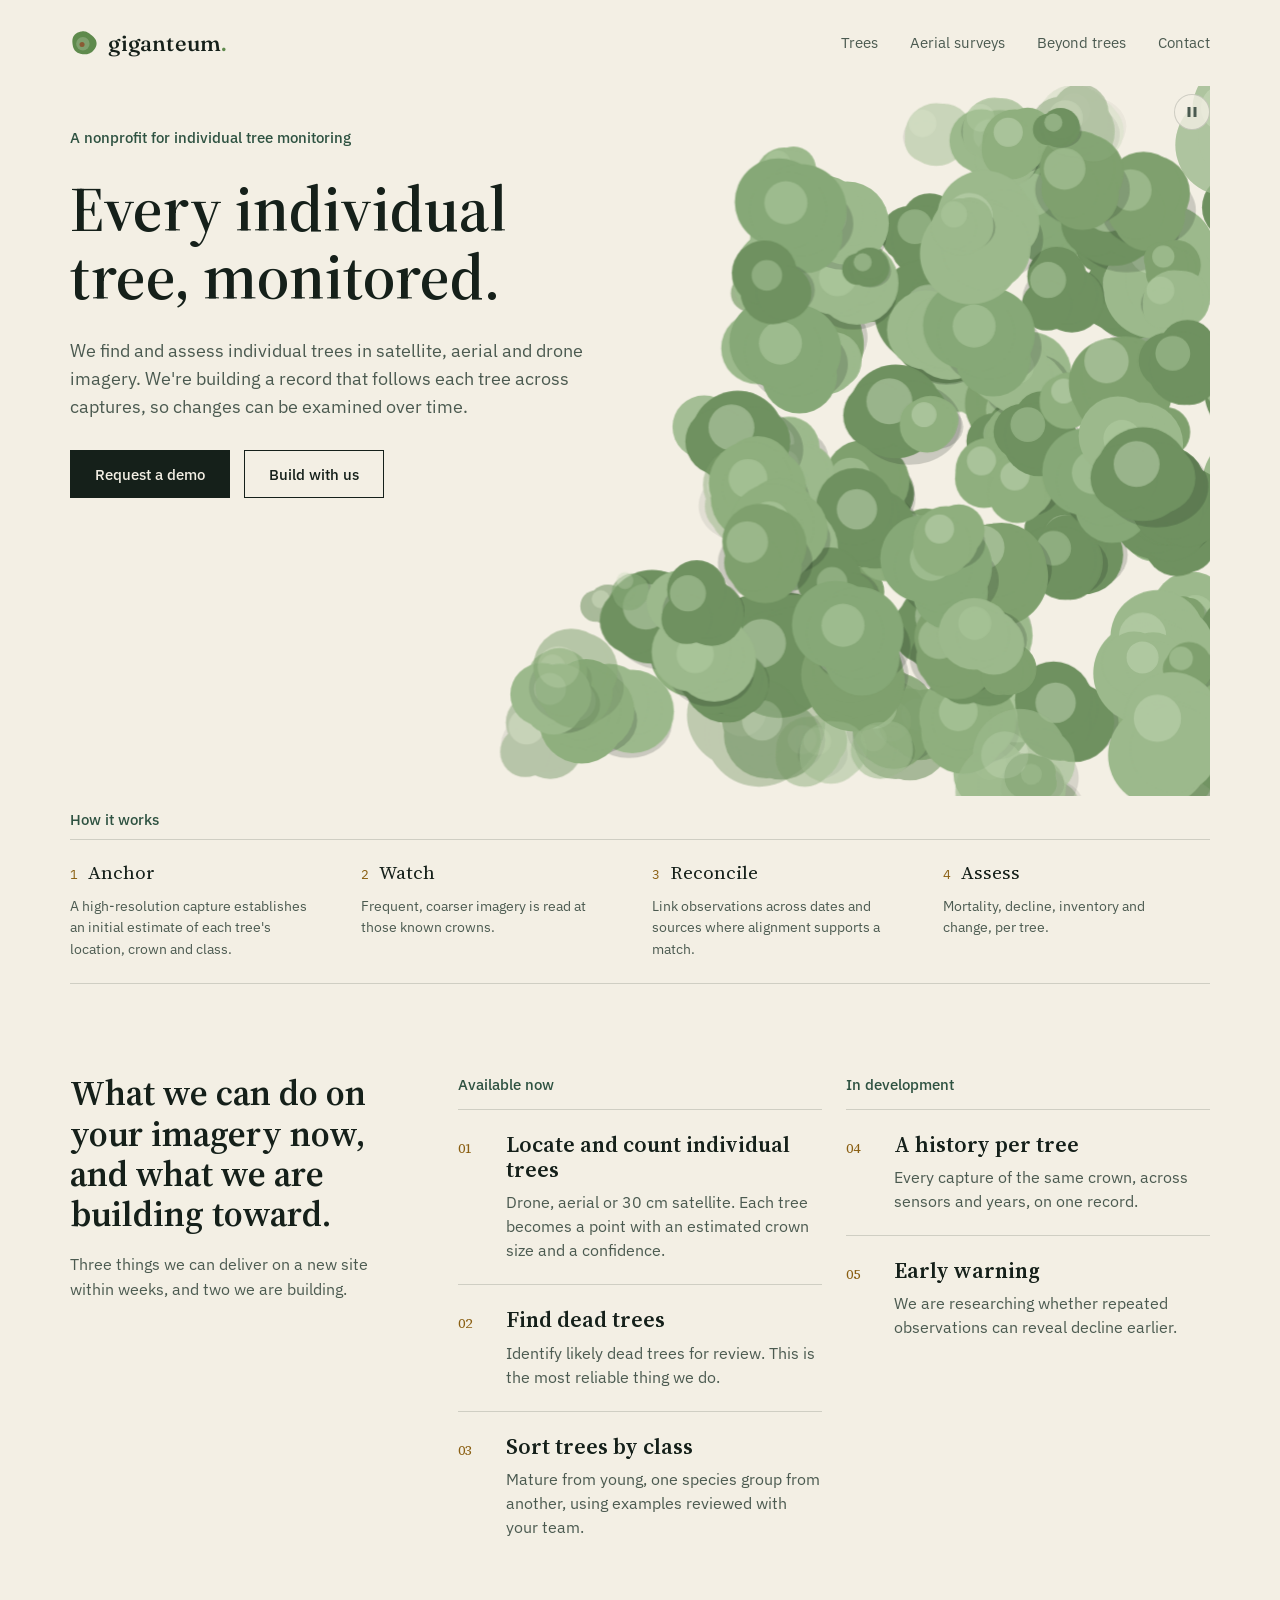
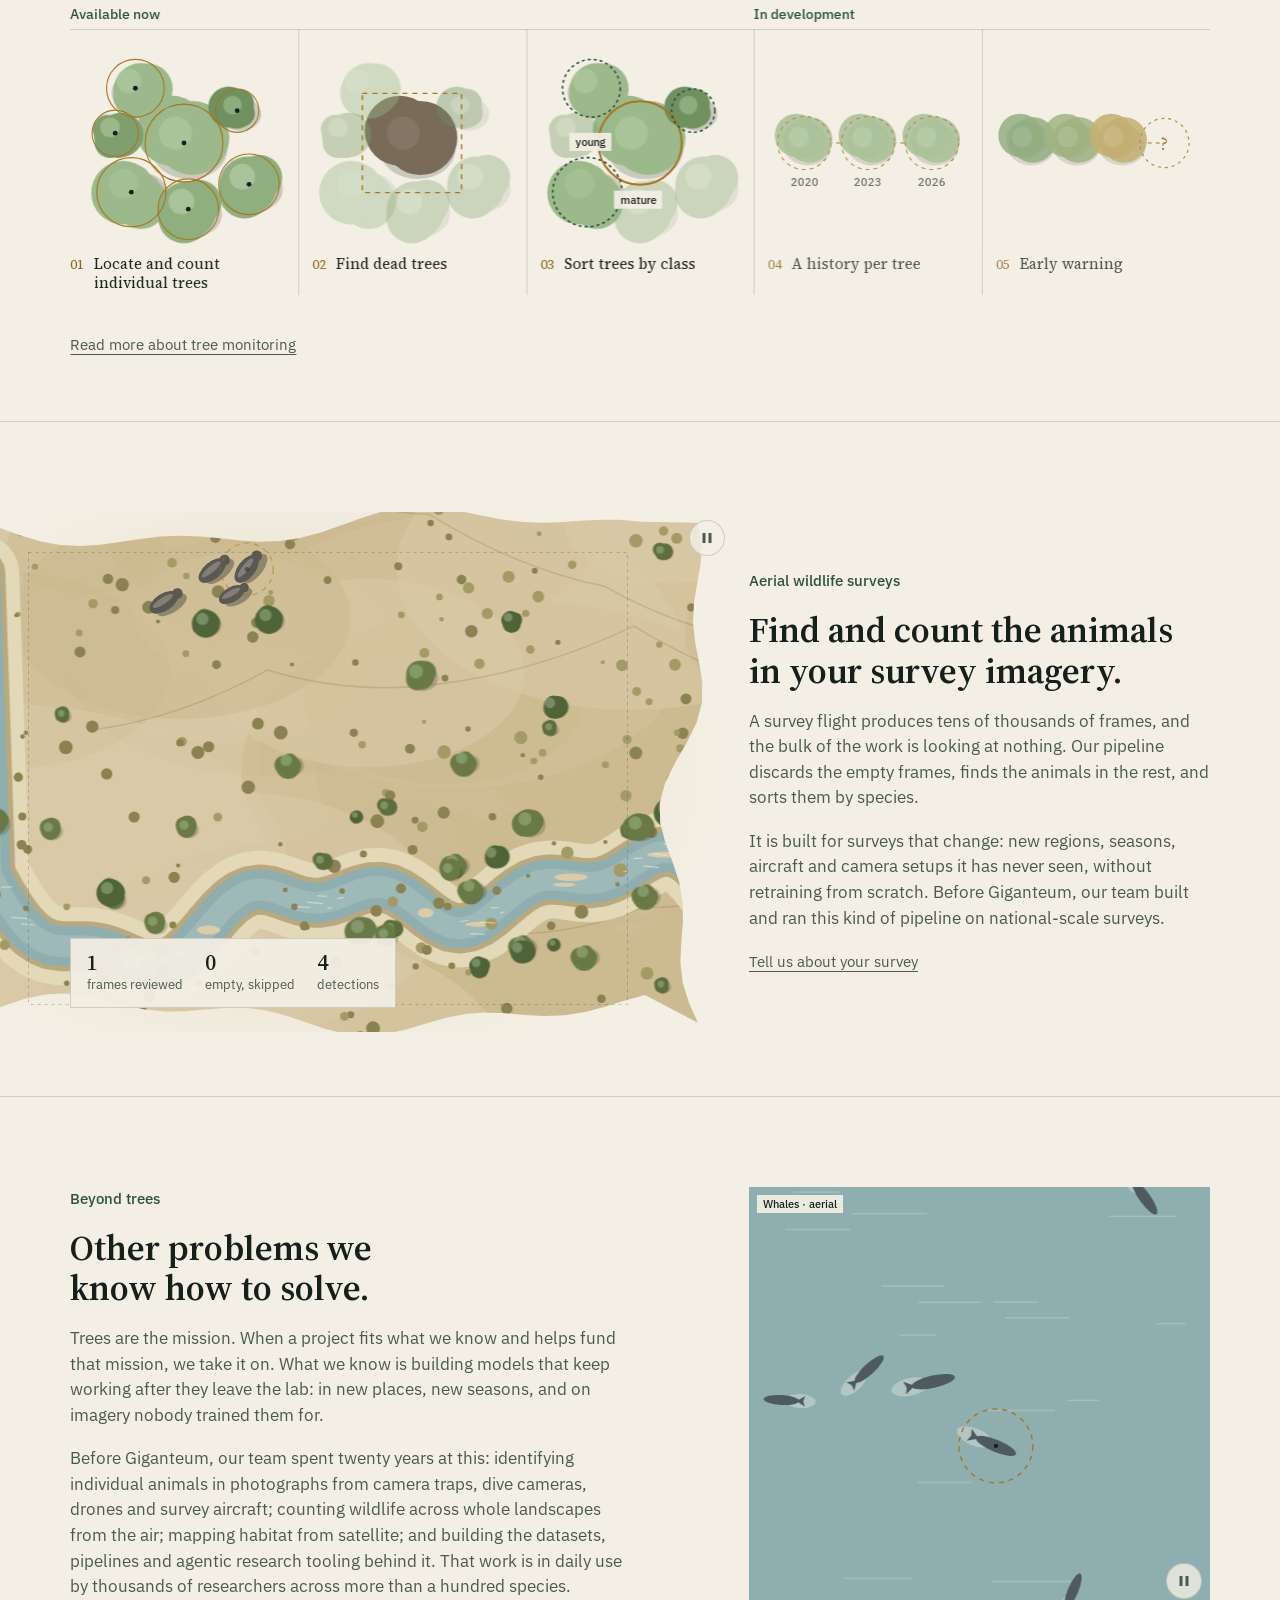
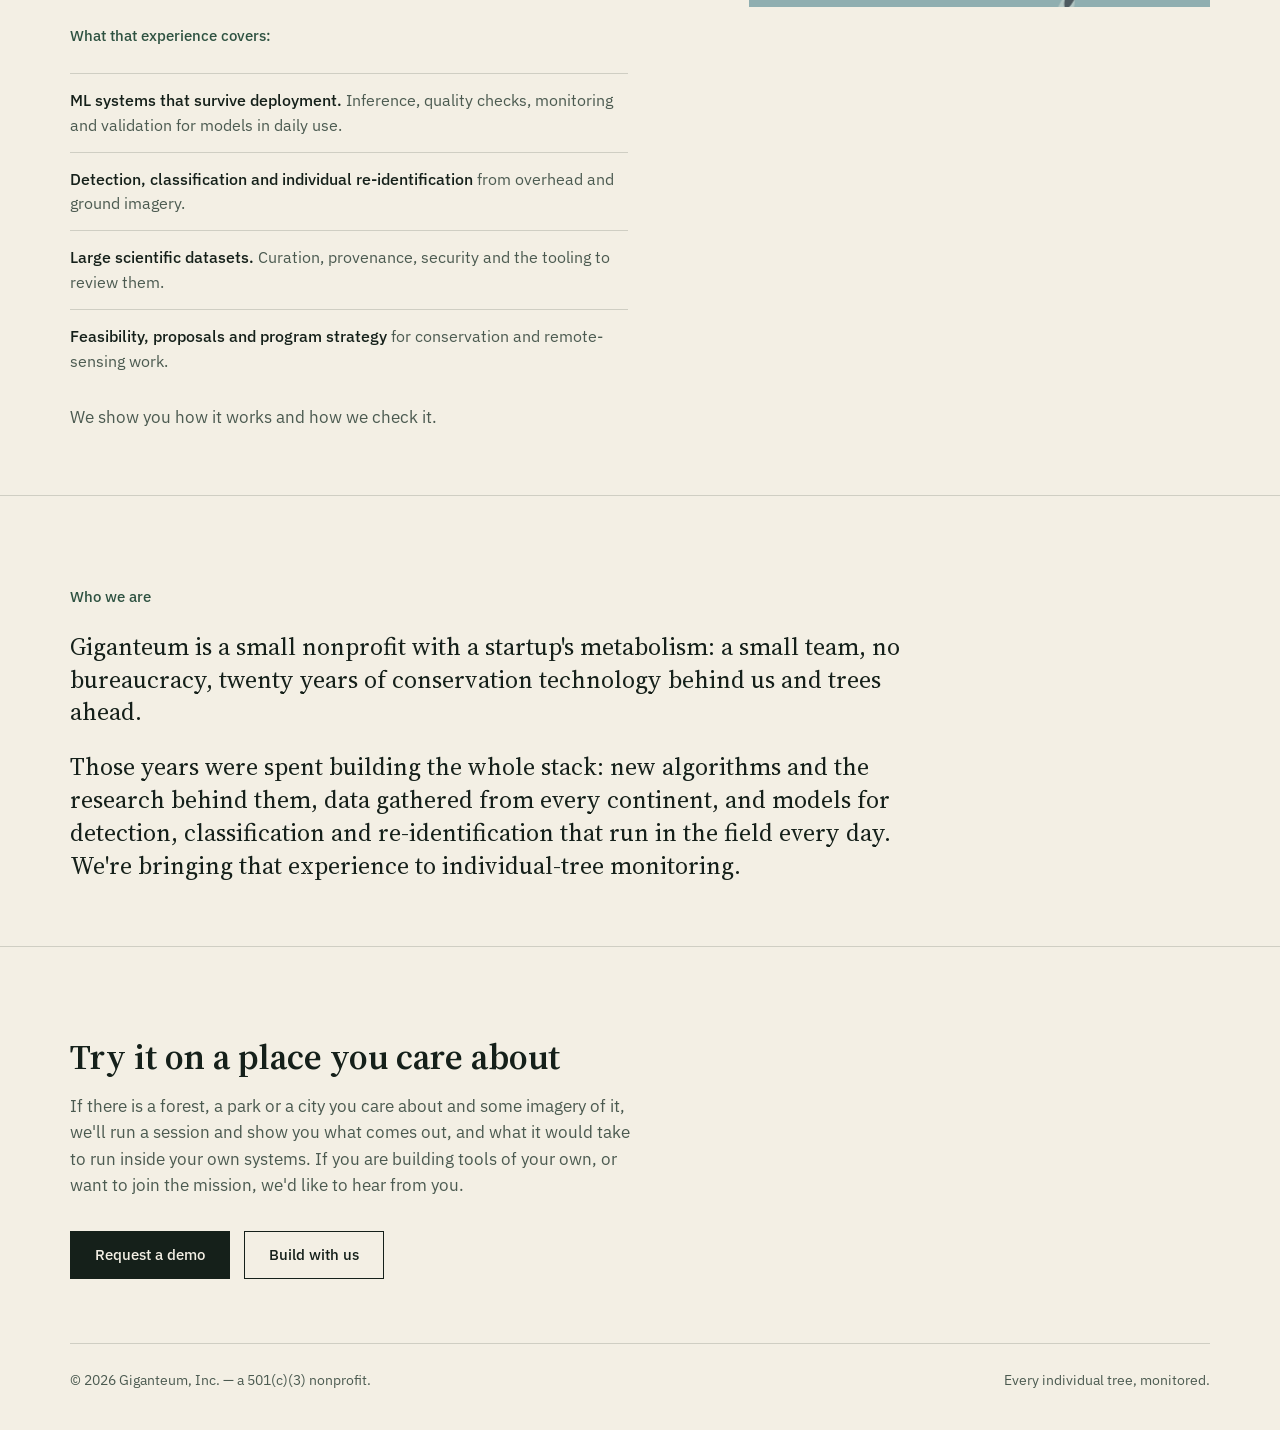
==== commit 2983e594: "Site at website ffcc774 (staging build): new section headlines" ====
--- a/index.html
+++ b/index.html
@@ -454,7 +454,7 @@
     </div>
     <div class="aerial-copy">
       <div class="sec-head"><div class="eyebrow">Aerial wildlife surveys</div>
-      <h2>Most survey frames are empty. We find the ones that aren't.</h2></div>
+      <h2>Find and count the animals in your survey imagery.</h2></div>
       <div class="sec-body"><p>A survey flight produces tens of thousands of frames, and the bulk of the work is looking at nothing. Our pipeline discards the empty frames, finds the animals in the rest, and sorts them by species.</p>
       <p>It is built for surveys that change: new regions, seasons, aircraft and camera setups it has never seen, without retraining from scratch. Before Giganteum, our team built and ran this kind of pipeline on national-scale surveys.</p>
       <p><a class="textlink" href="mailto:hello@giganteum.org?subject=Aerial%20survey">Tell us about your survey</a></p></div>
@@ -466,7 +466,7 @@
   <div class="beyond-grid">
     <div class="beyond-copy">
       <div class="sec-head"><div class="eyebrow">Beyond trees</div>
-      <h2>The same team, pointed at your problem.</h2></div>
+      <h2>Other problems we know how to solve.</h2></div>
       <div class="sec-body"><p>Trees are the mission. When a project fits what we know and helps fund that mission, we take it on. What we know is building models that keep working after they leave the lab: in new places, new seasons, and on imagery nobody trained them for.</p>
       <p>Before Giganteum, our team spent twenty years at this: identifying individual animals in photographs from camera traps, dive cameras, drones and survey aircraft; counting wildlife across whole landscapes from the air; mapping habitat from satellite; and building the datasets, pipelines and agentic research tooling behind it. That work is in daily use by thousands of researchers across more than a hundred species.</p>
       <p class="bridge">What that experience covers:</p>
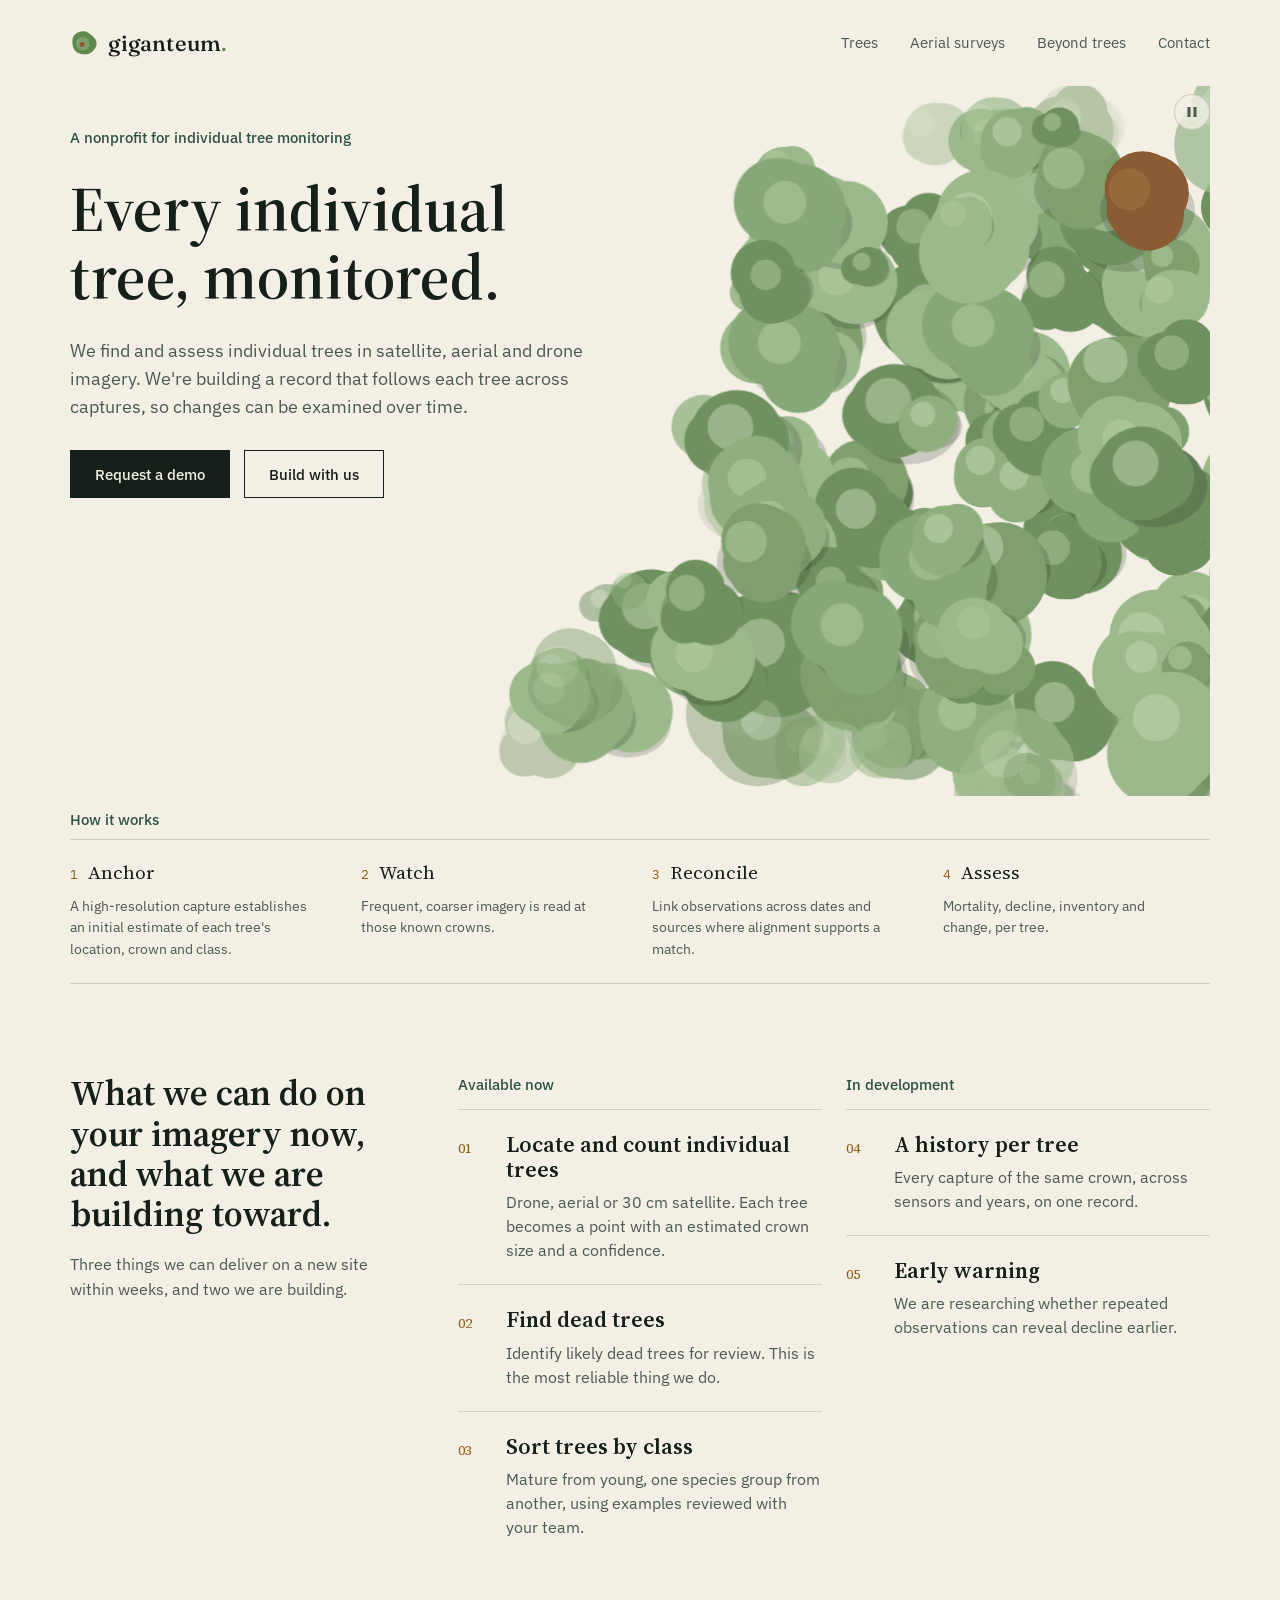
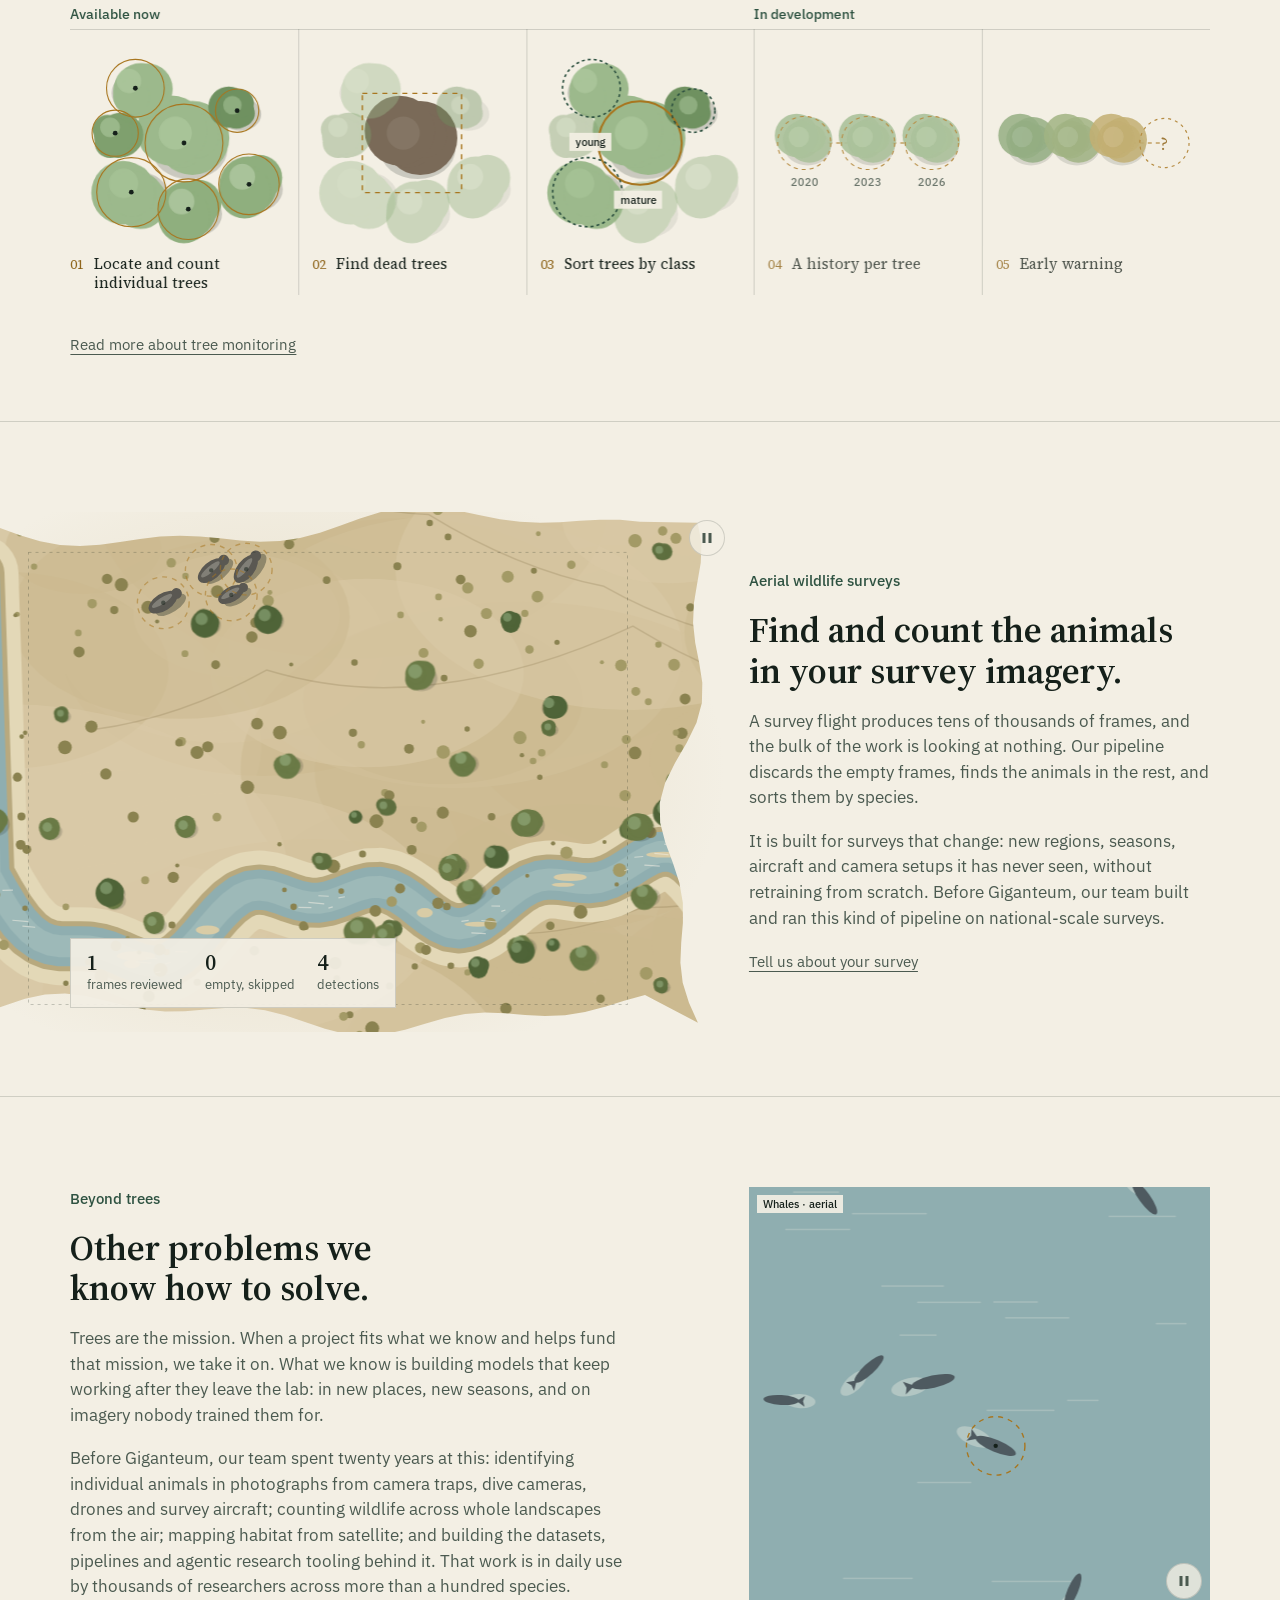
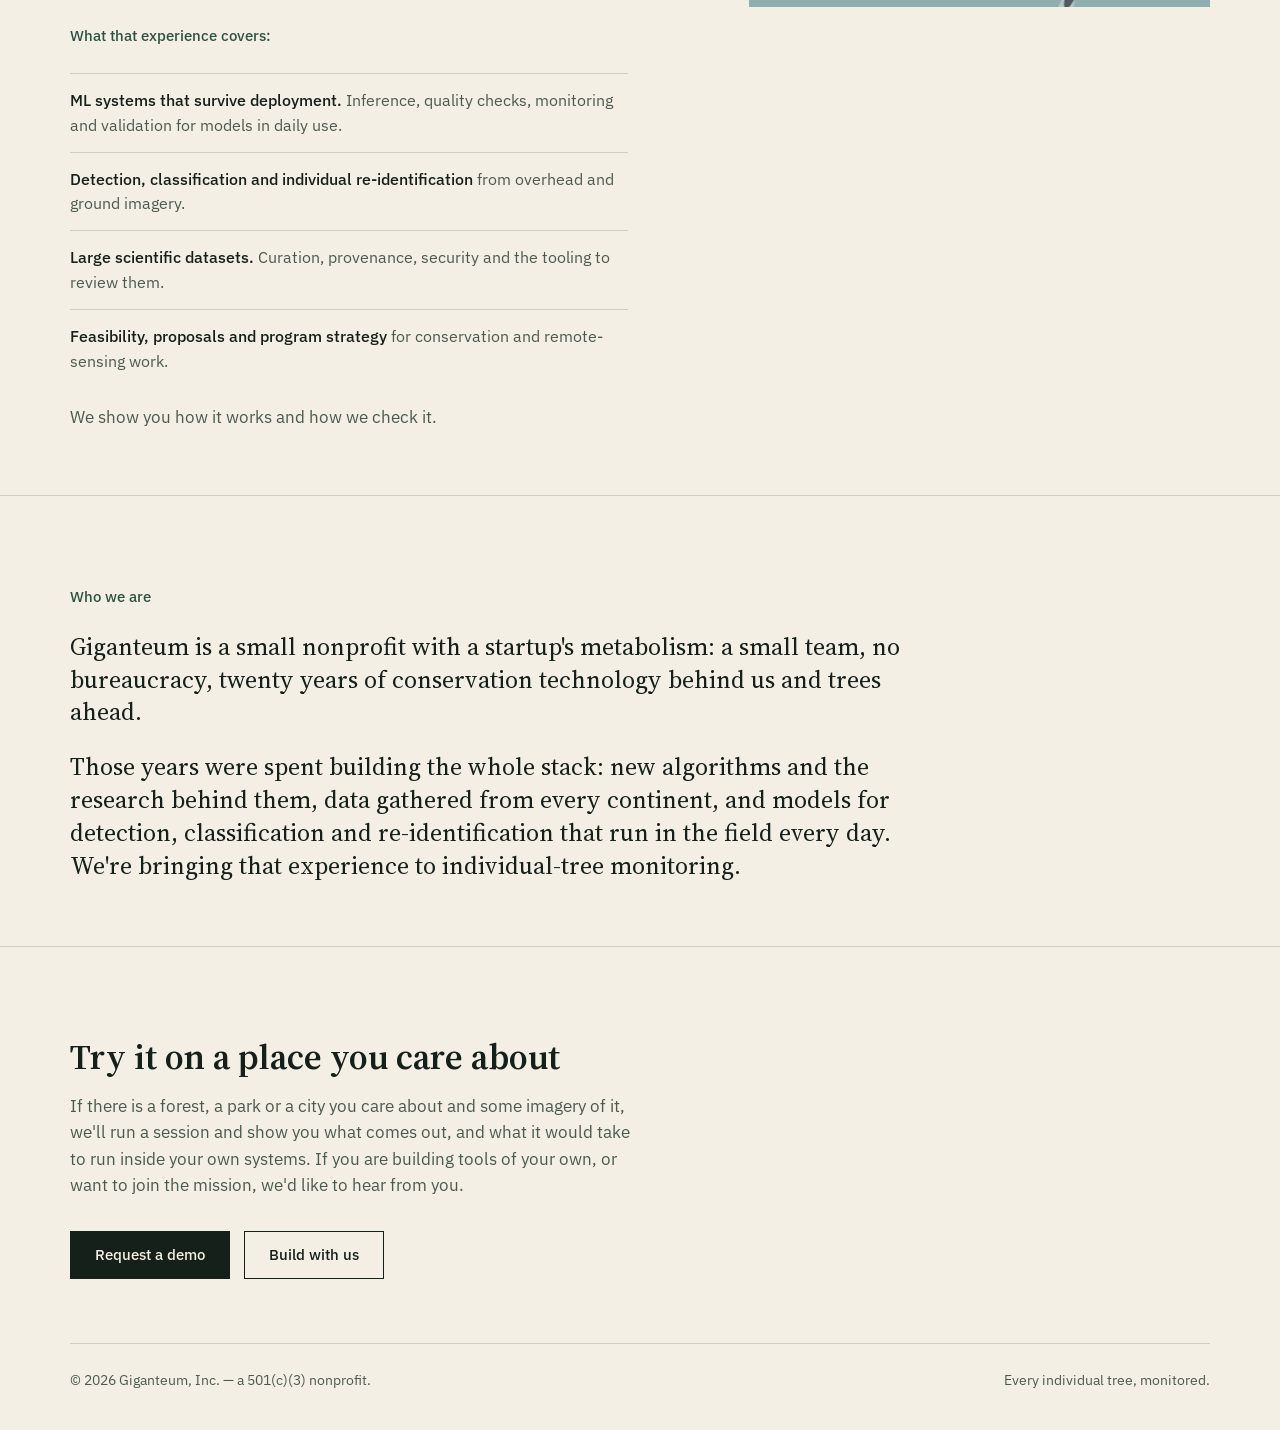
==== commit 3174ac12: "Site at website 737ae51 (staging build): faster hero start" ====
--- a/index.html
+++ b/index.html
@@ -512,7 +512,7 @@
 </main>
 
 <script src="js/engine.js?h=83940f65bd" defer></script>
-<script src="js/scene-hero.js?h=67be435176" defer></script>
+<script src="js/scene-hero.js?h=64380b90b9" defer></script>
 <script src="js/scene-aerial.js?h=0674b0cf72" defer></script>
 <script src="js/scene-beyond.js?h=9a30496fa0" defer></script>
 <script src="js/scene-drafts.js?h=fc6bce7b9d" defer></script>
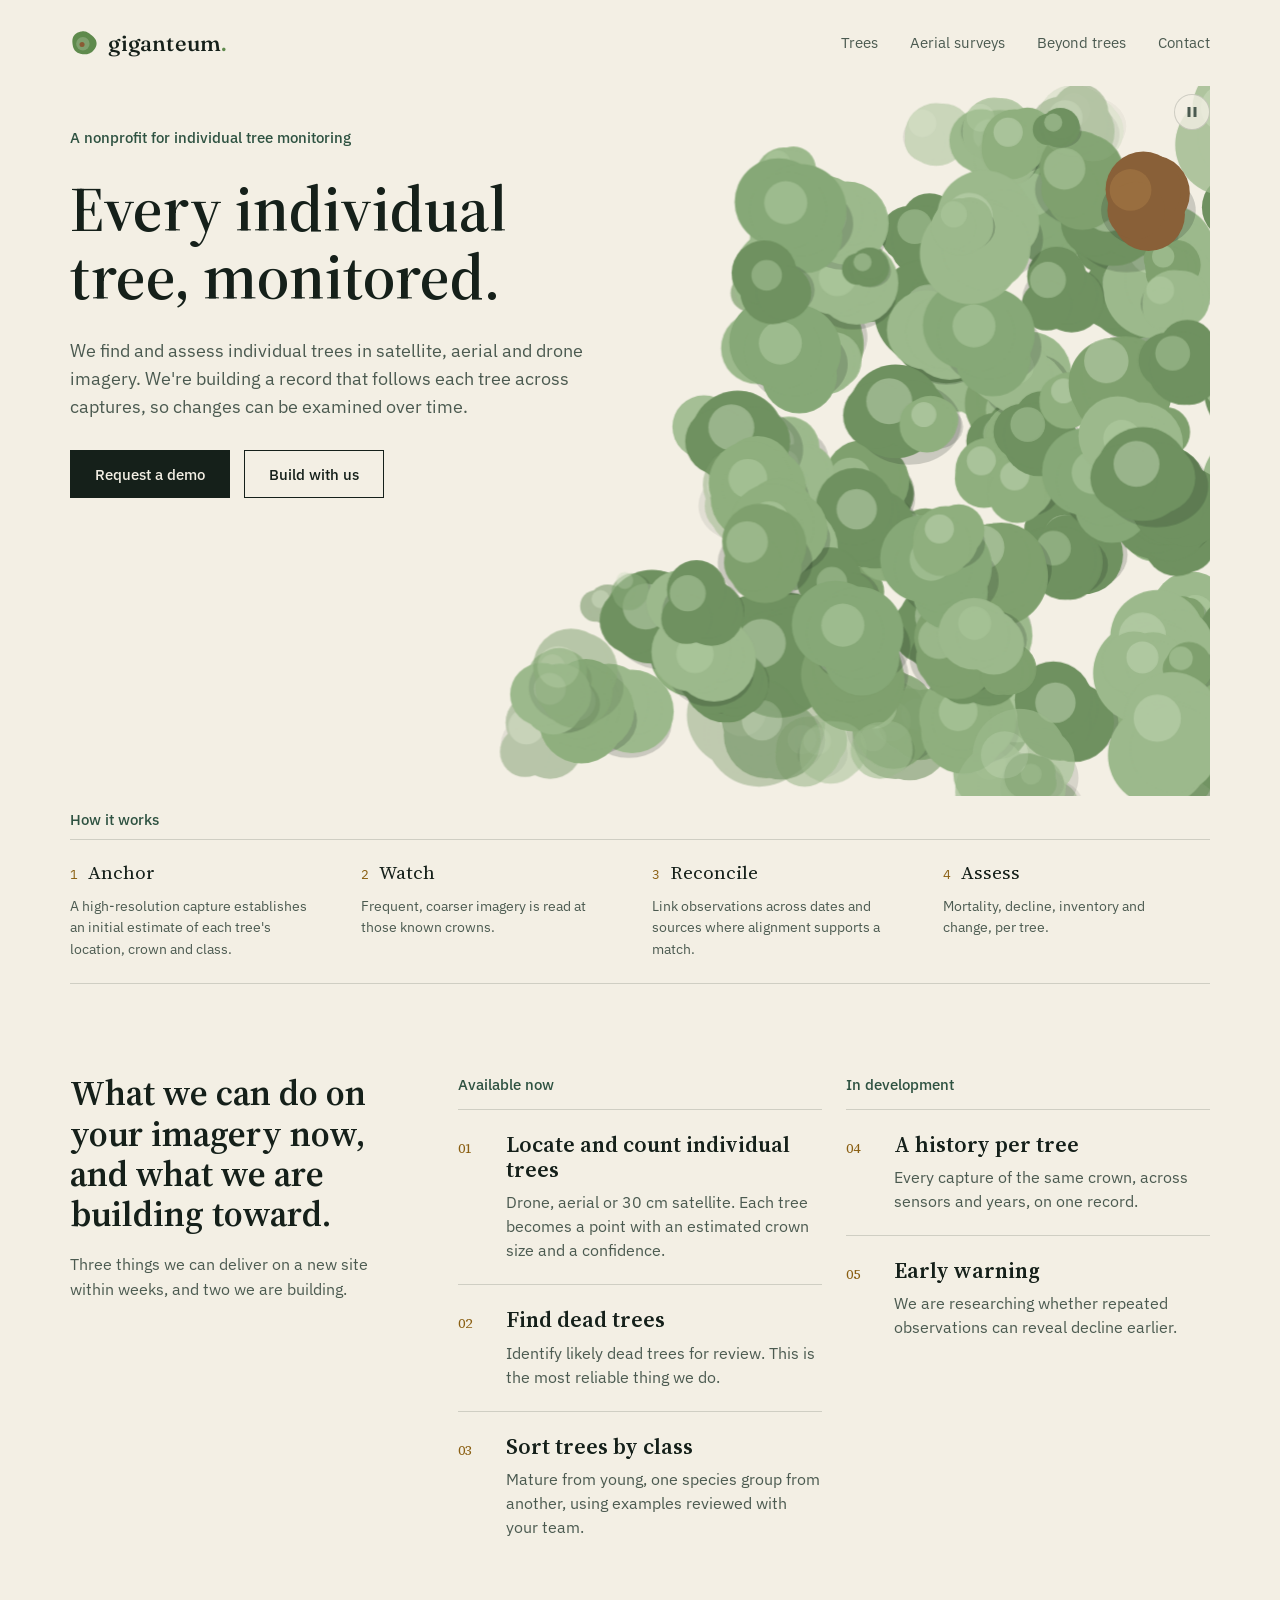
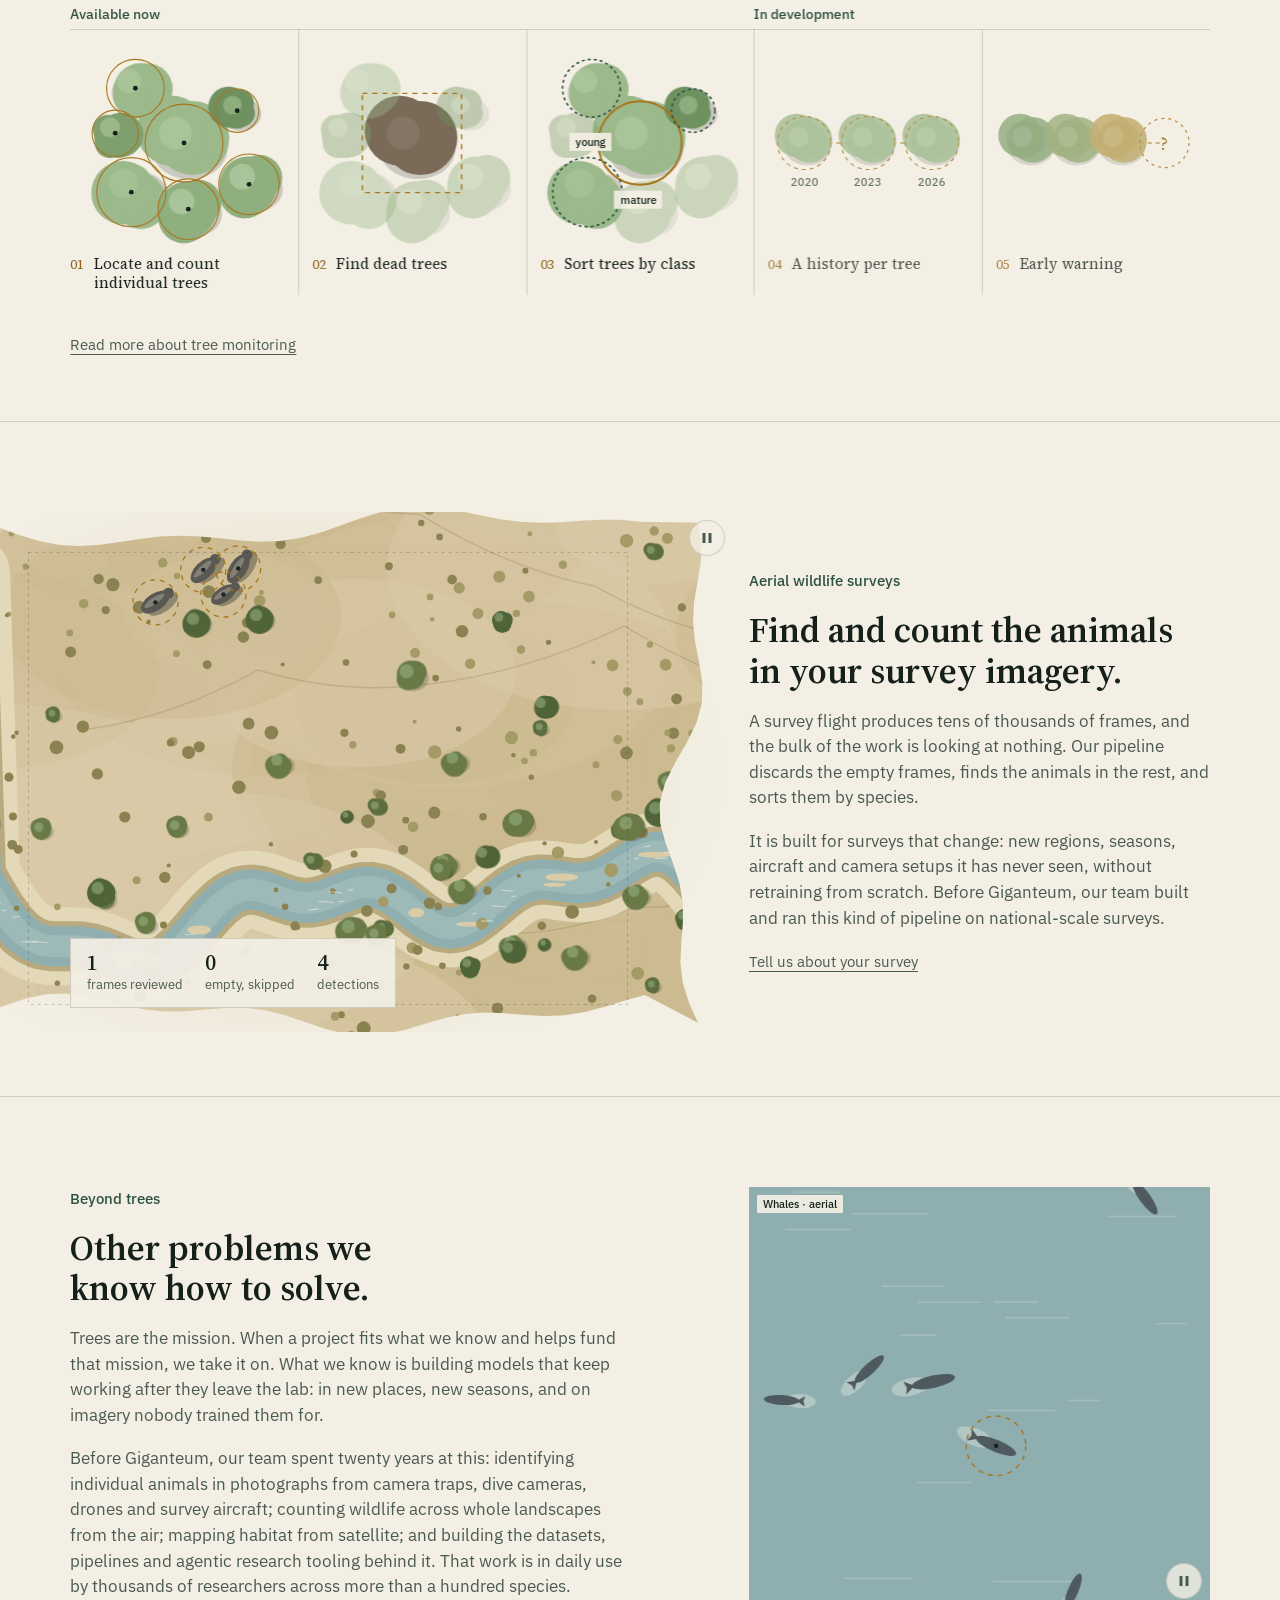
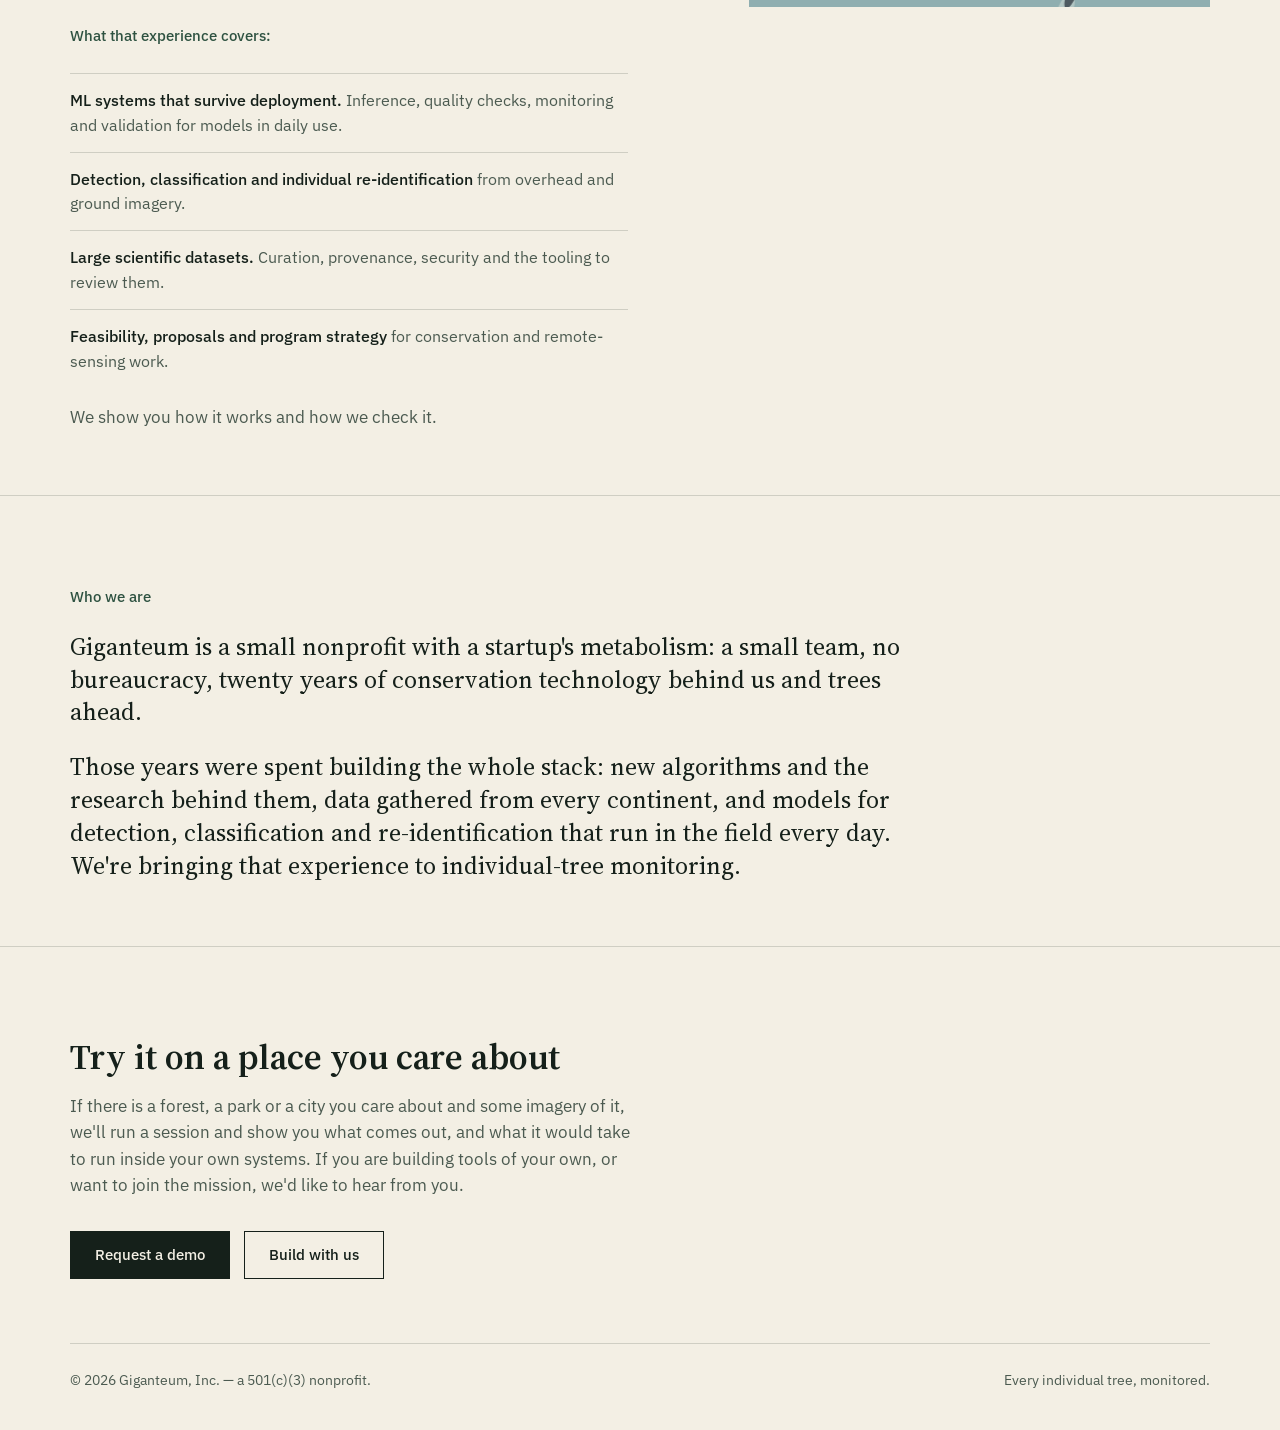
==== commit 15d51032: "Site at website 605055b (staging build): hero starts on every screen size" ====
--- a/index.html
+++ b/index.html
@@ -512,7 +512,7 @@
 </main>
 
 <script src="js/engine.js?h=83940f65bd" defer></script>
-<script src="js/scene-hero.js?h=64380b90b9" defer></script>
+<script src="js/scene-hero.js?h=0b6c4eccef" defer></script>
 <script src="js/scene-aerial.js?h=0674b0cf72" defer></script>
 <script src="js/scene-beyond.js?h=9a30496fa0" defer></script>
 <script src="js/scene-drafts.js?h=fc6bce7b9d" defer></script>
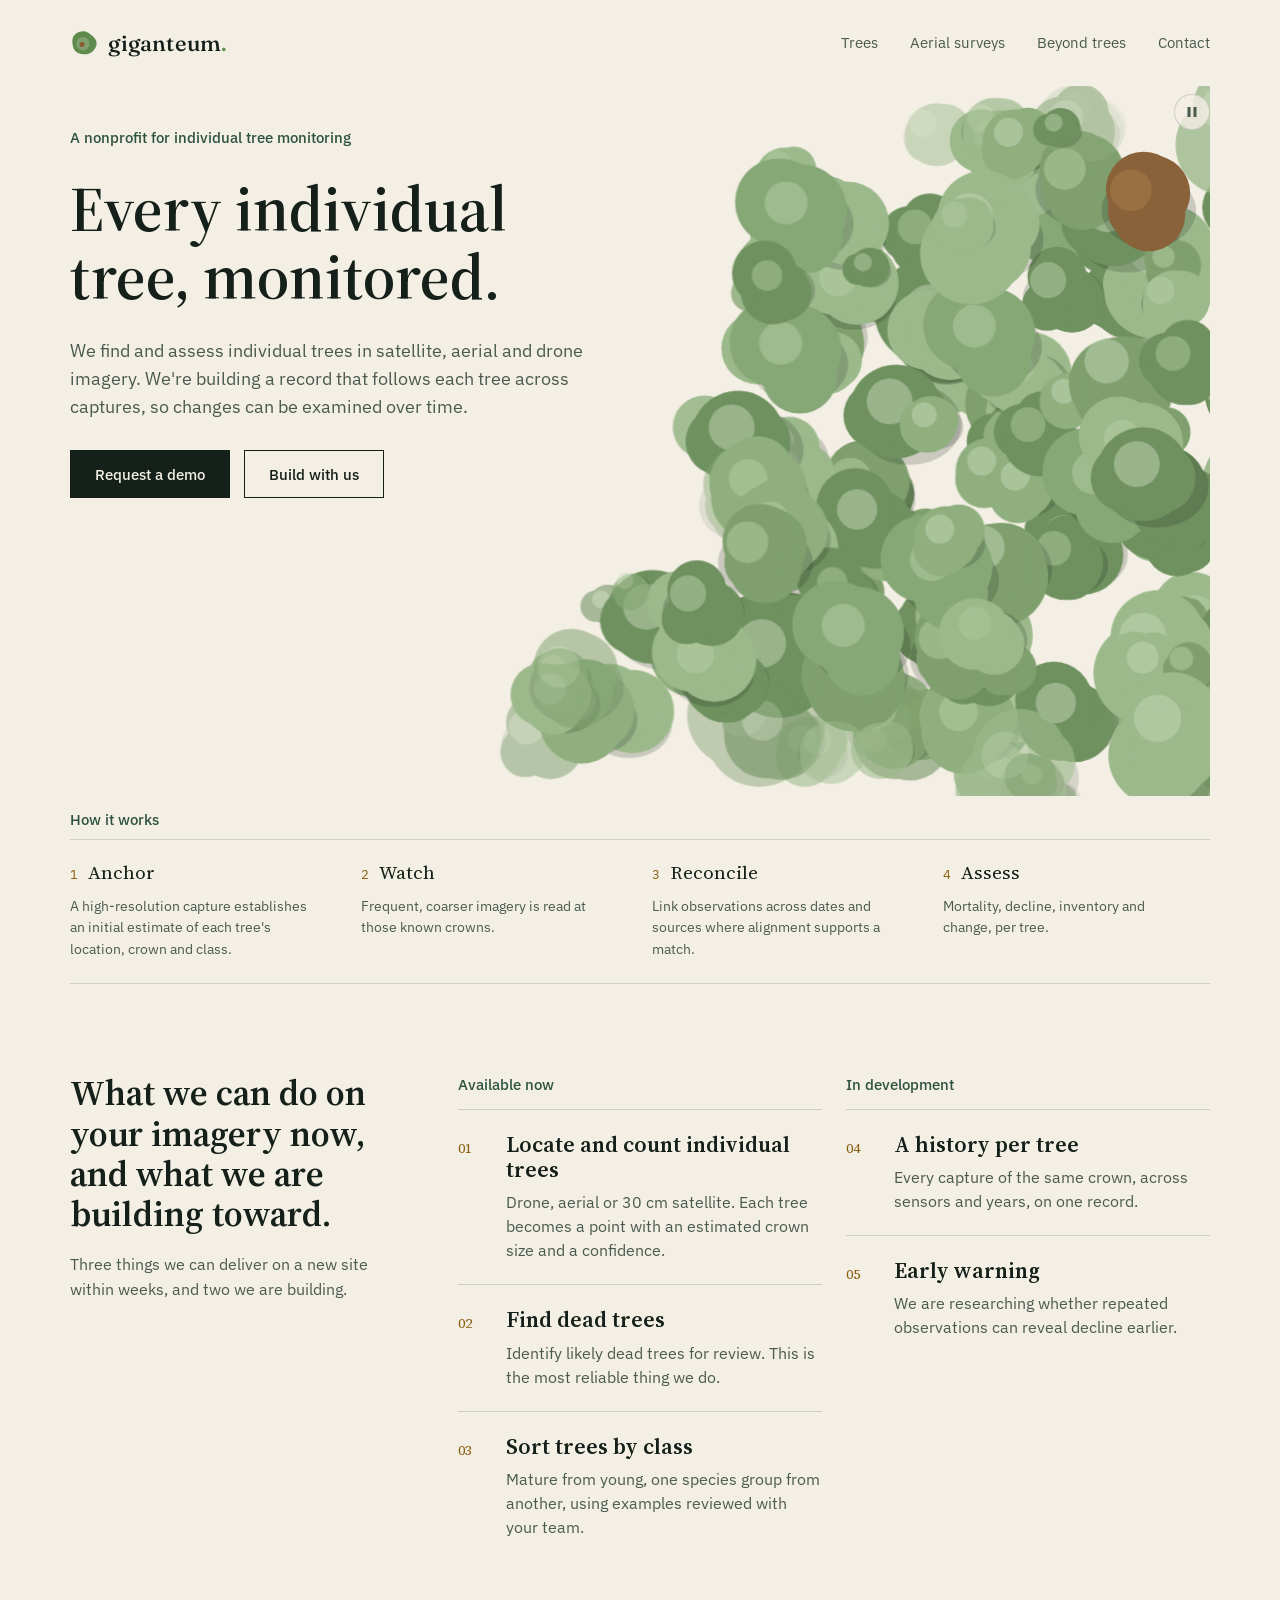
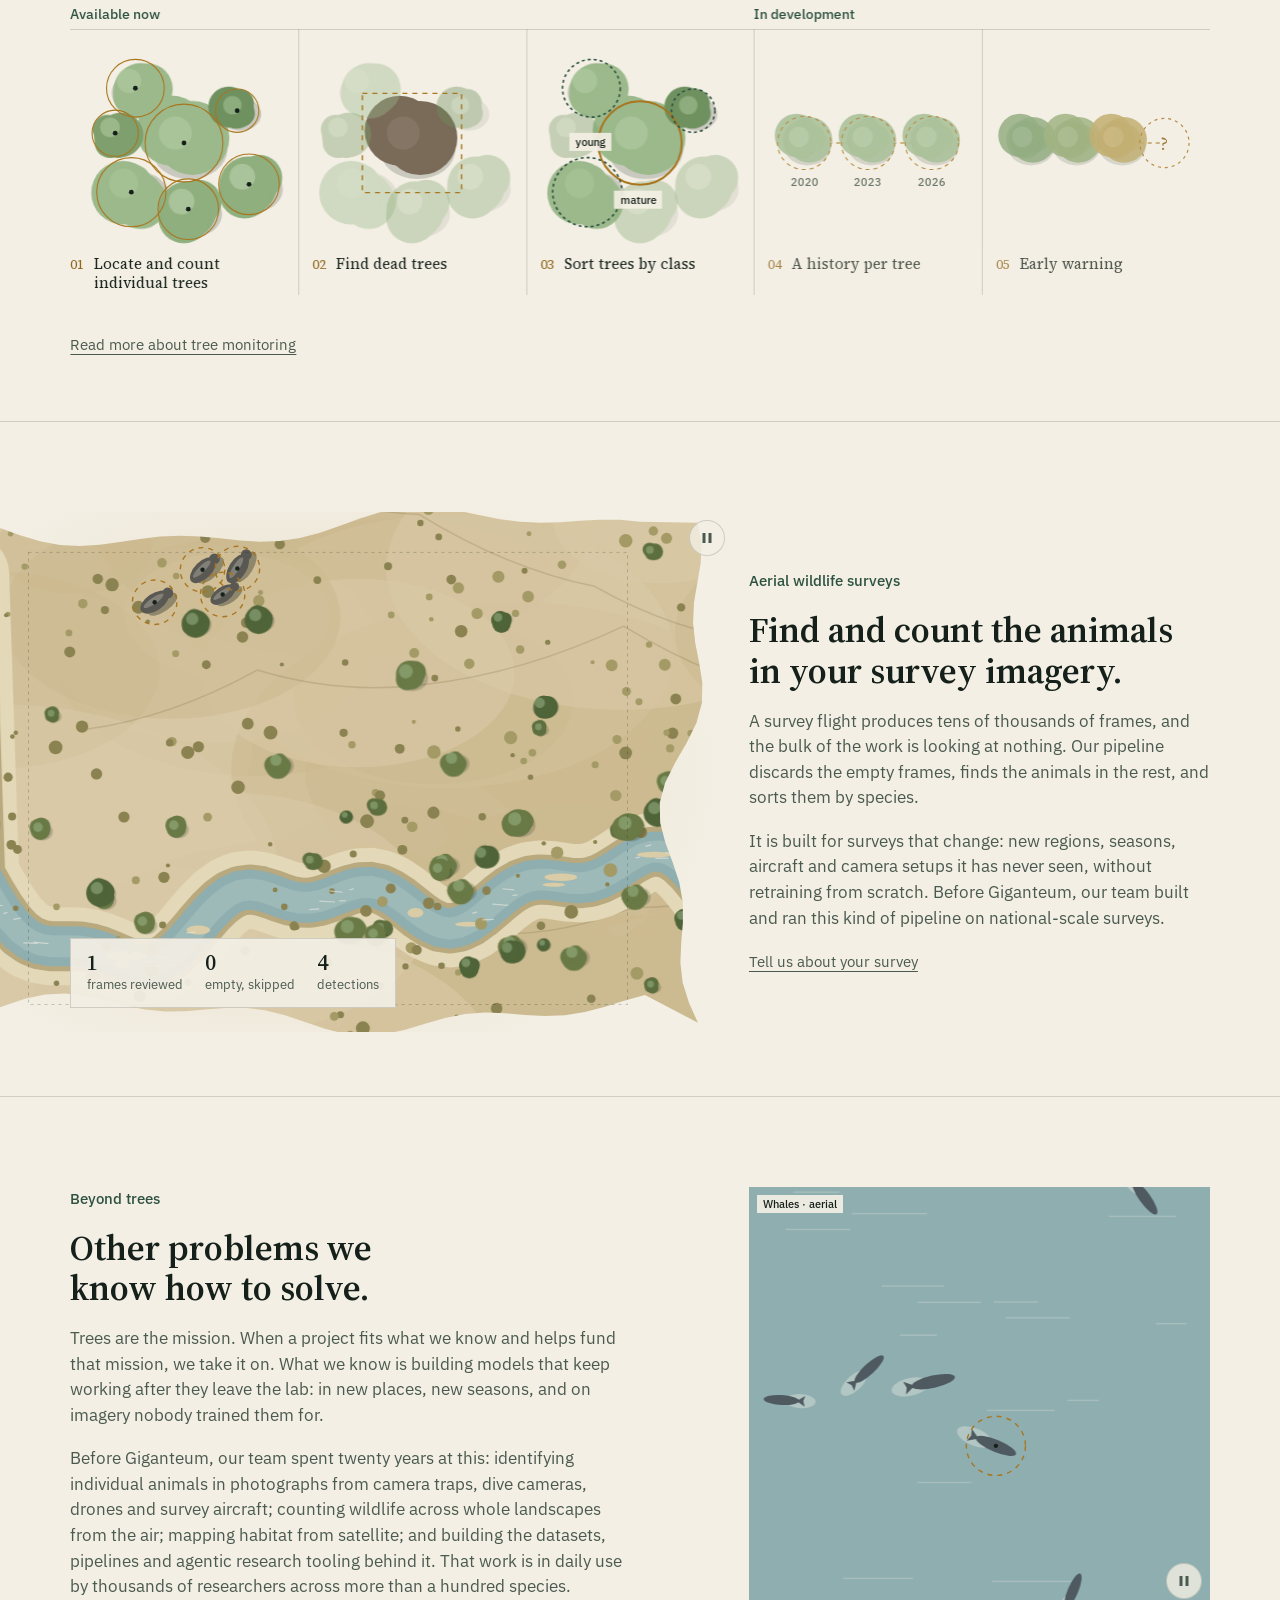
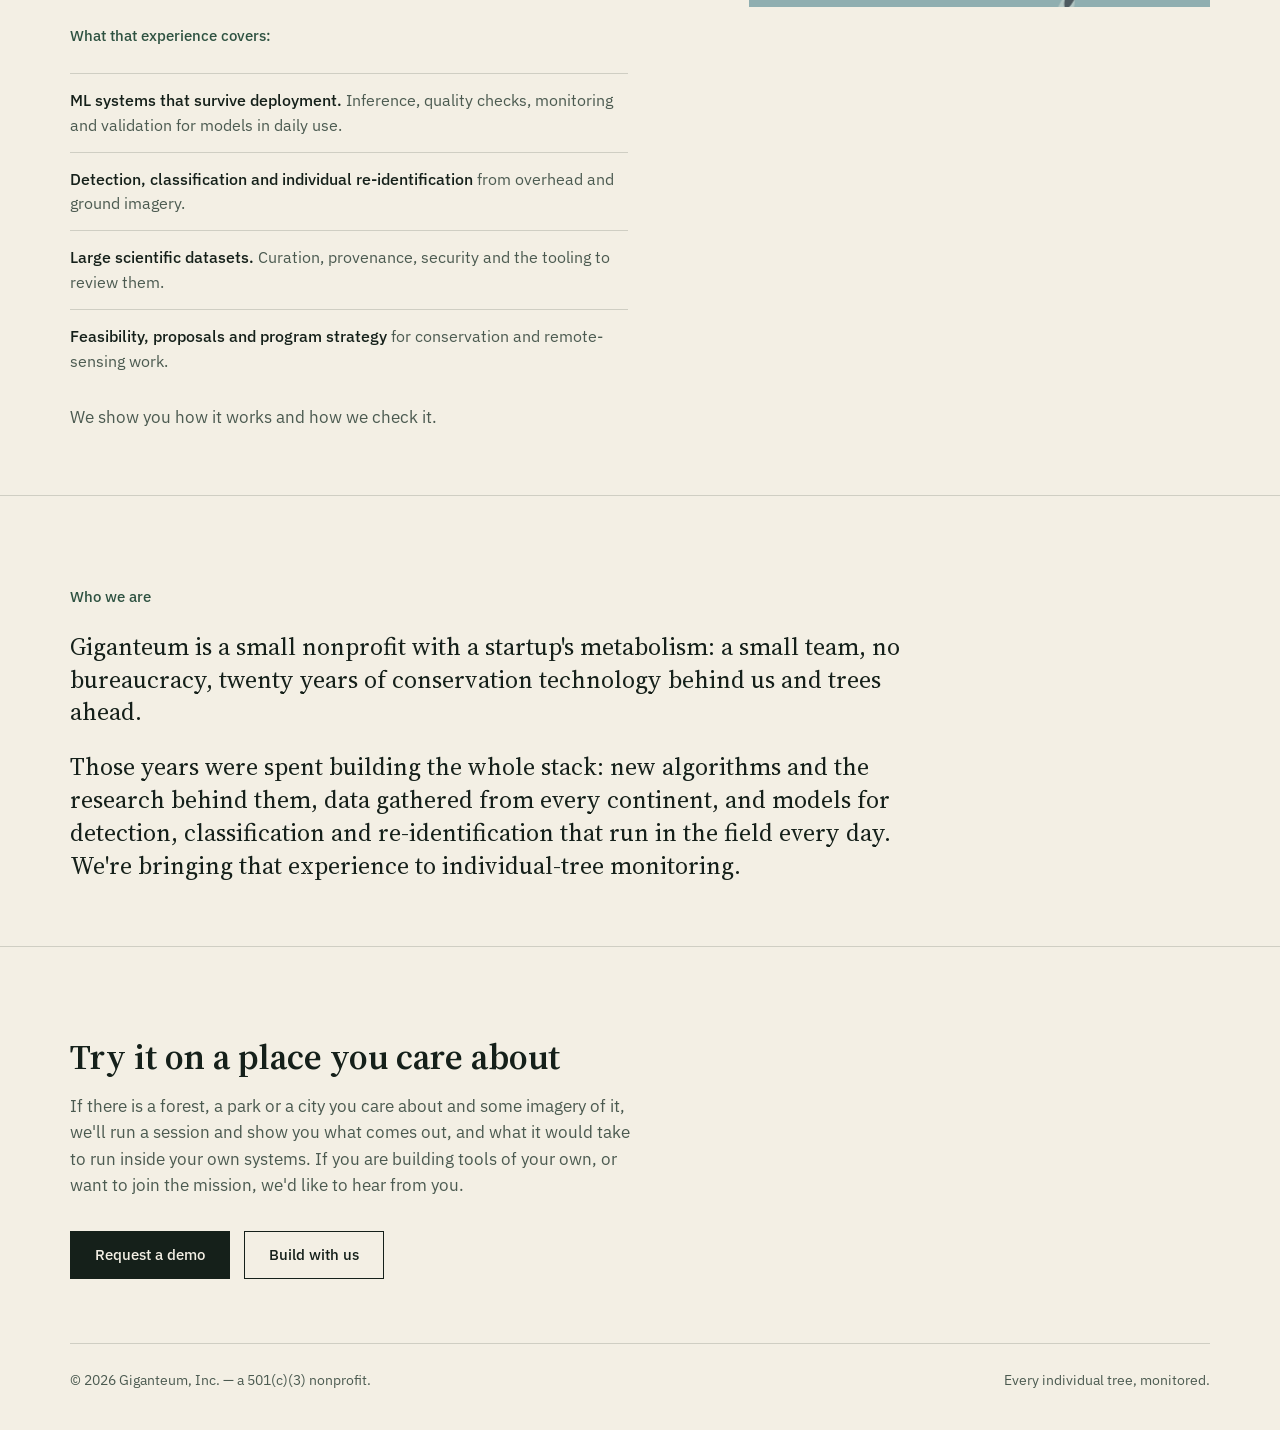
==== commit 3cc38a01: "Site at website e6d17a5 (staging build): clean URLs, 404 page" ====
--- a/index.html
+++ b/index.html
@@ -6,15 +6,16 @@
 <meta name="viewport" content="width=device-width, initial-scale=1, viewport-fit=cover">
 <title>Giganteum — Every individual tree, monitored</title>
 <meta name="description" content="Giganteum is a nonprofit that finds and assesses individual trees in satellite, aerial and drone imagery.">
-<link rel="canonical" href="https://giganteum.github.io/preview-a3f9297cd7/">
+<link rel="canonical" href="https://giganteum.github.io/preview-0c2e08d91c/">
 <meta property="og:type" content="website">
 <meta property="og:site_name" content="Giganteum">
 <meta property="og:title" content="Giganteum — Every individual tree, monitored">
 <meta property="og:description" content="Giganteum is a nonprofit that finds and assesses individual trees in satellite, aerial and drone imagery.">
-<meta property="og:url" content="https://giganteum.github.io/preview-a3f9297cd7/">
-<meta property="og:image" content="https://giganteum.github.io/preview-a3f9297cd7/assets/og-card.jpg">
+<meta property="og:url" content="https://giganteum.github.io/preview-0c2e08d91c/">
+<meta property="og:image" content="https://giganteum.github.io/preview-0c2e08d91c/assets/og-card.jpg">
 <meta property="og:image:width" content="1200">
 <meta property="og:image:height" content="630">
+<meta property="og:image:alt" content="A canopy of tree crowns seen from above, one flagged brown, next to its tree record.">
 <meta name="twitter:card" content="summary_large_image">
 <link rel="icon" href="assets/logos/logo-06u2/favicon.svg?h=ea83f946c8" type="image/svg+xml">
 <link rel="icon" href="assets/logos/logo-06u2/favicon.ico?h=4b74110f3c" sizes="32x32">
@@ -228,6 +229,9 @@
 #trees .more{grid-column:1/-1;margin-top:4px}
 /* trees.html: the page title sits above the section like an eyebrow */
 .page-title{font-family:var(--sans);line-height:1.55;margin-bottom:22px}
+/* 404.html */
+.notfound{min-height:50vh;display:flex;flex-direction:column;gap:16px}
+.notfound p{color:var(--dim);font-size:clamp(17px,1.4vw,19px)}
 .preface{max-width:62ch;display:flex;flex-direction:column;gap:14px;margin-bottom:36px}
 .preface p{font-size:clamp(17px,1.4vw,19px);color:var(--dim)}
 .preface p:last-child{font-size:15px}
@@ -350,6 +354,9 @@
 /* ?freeze=1: deterministic frames for screenshot tests */
 html.freeze *,html.freeze *::before,html.freeze *::after{transition:none!important;animation:none!important;scroll-behavior:auto!important}
 </style>
+<script type="application/ld+json">
+{"@context":"https://schema.org","@type":"Organization","name":"Giganteum","legalName":"Giganteum, Inc.","url":"https://giganteum.github.io/preview-0c2e08d91c/","logo":"https://giganteum.github.io/preview-0c2e08d91c/assets/logos/logo-06u2/favicon-180.png","email":"hello@giganteum.org","nonprofitStatus":"Nonprofit501c3","description":"Giganteum is a nonprofit that finds and assesses individual trees in satellite, aerial and drone imagery."}
+</script>
 <script>document.documentElement.classList.add('js')</script>
 </head>
 <body>
@@ -361,7 +368,7 @@
     <svg width="20" height="14" viewBox="0 0 20 14" fill="none" stroke="currentColor" stroke-width="1.5" aria-hidden="true"><path d="M0 1h20M0 7h20M0 13h20"/></svg>
   </button>
   <div class="links" id="links">
-    <a href="trees.html">Trees</a>
+    <a href="trees">Trees</a>
     <a href="#aerial">Aerial surveys</a>
     <a href="#beyond">Beyond trees</a>
     <a href="#contact">Contact</a>
@@ -434,7 +441,7 @@
       <div class="item"><em>05</em><div><b>Early warning</b><p>We are researching whether repeated observations can reveal decline earlier.</p></div></div>
     </div>
     <div class="draft-band" id="draft-trees" data-v="1"><canvas id="c-draft-trees" role="img"></canvas></div>
-    <p class="more"><a class="textlink" href="trees.html">Read more about tree monitoring</a></p>
+    <p class="more"><a class="textlink" href="trees">Read more about tree monitoring</a></p>
   </div>
 </section>
 
